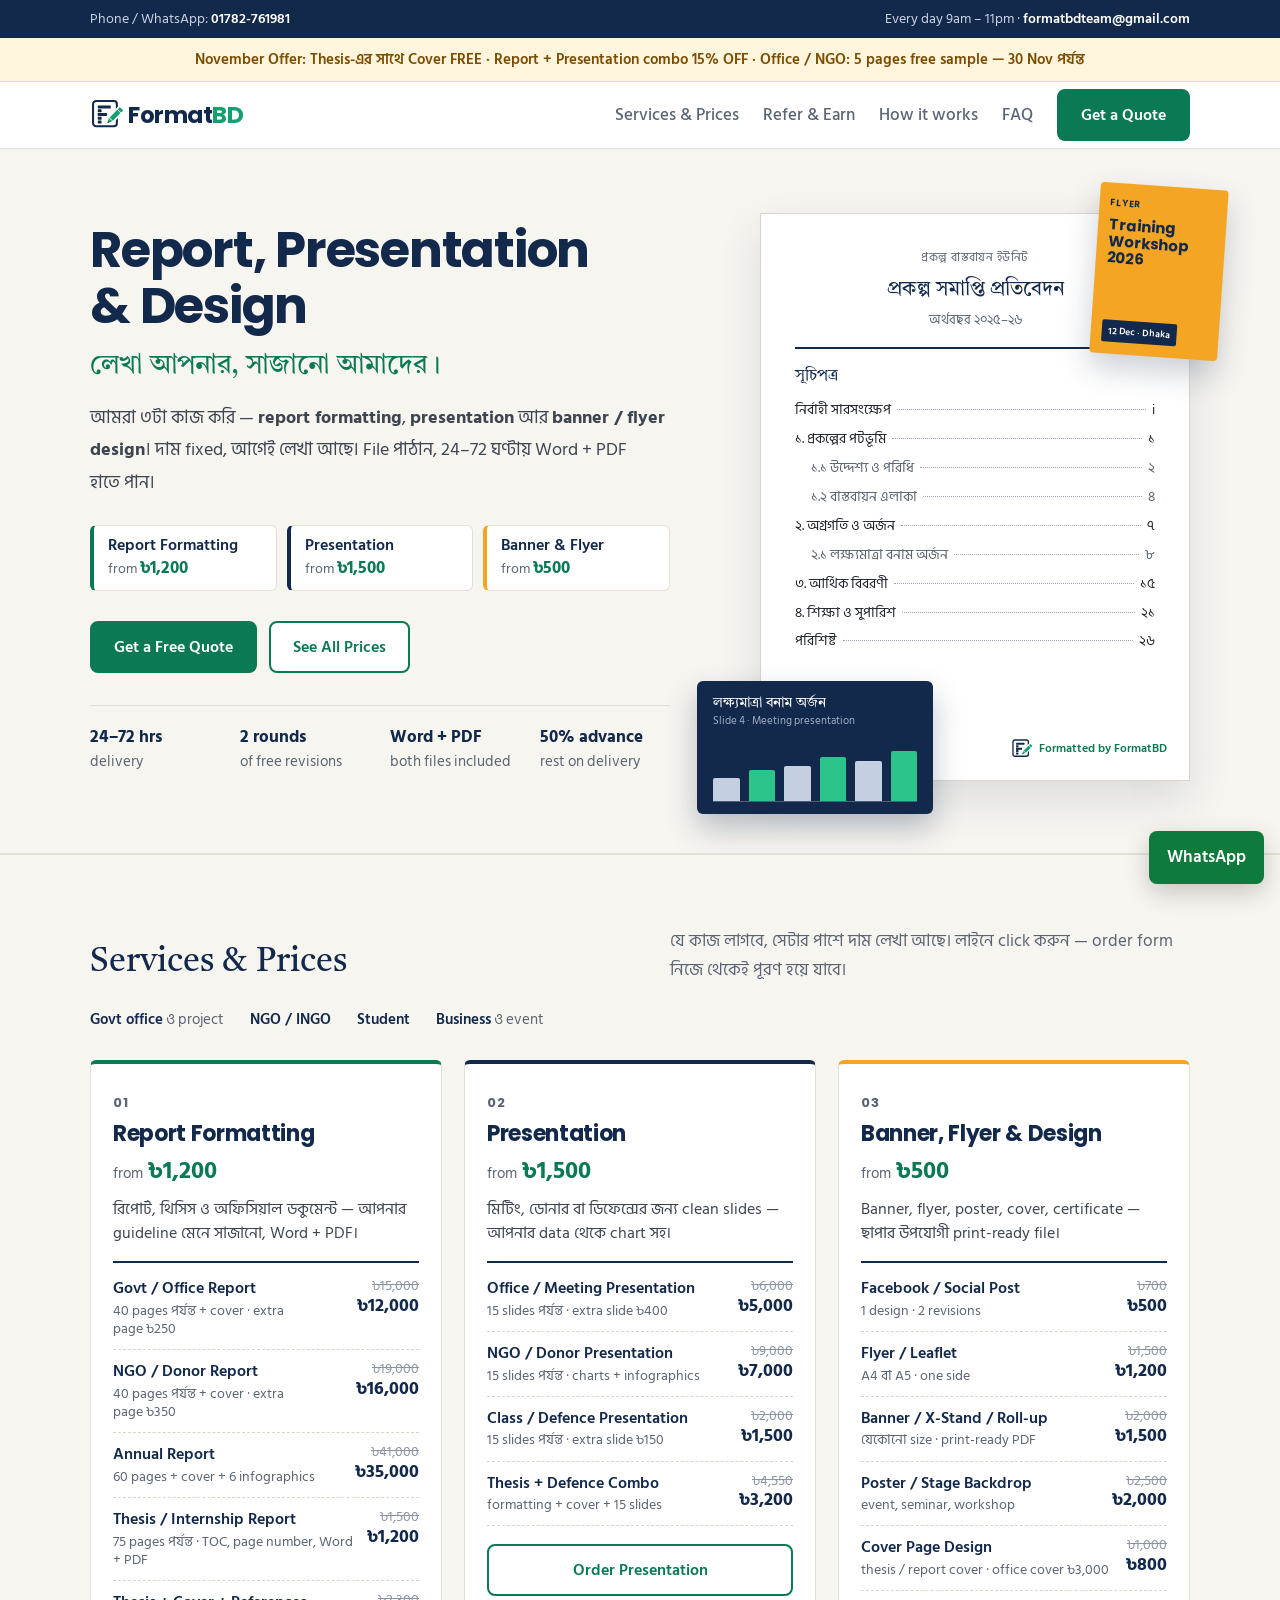
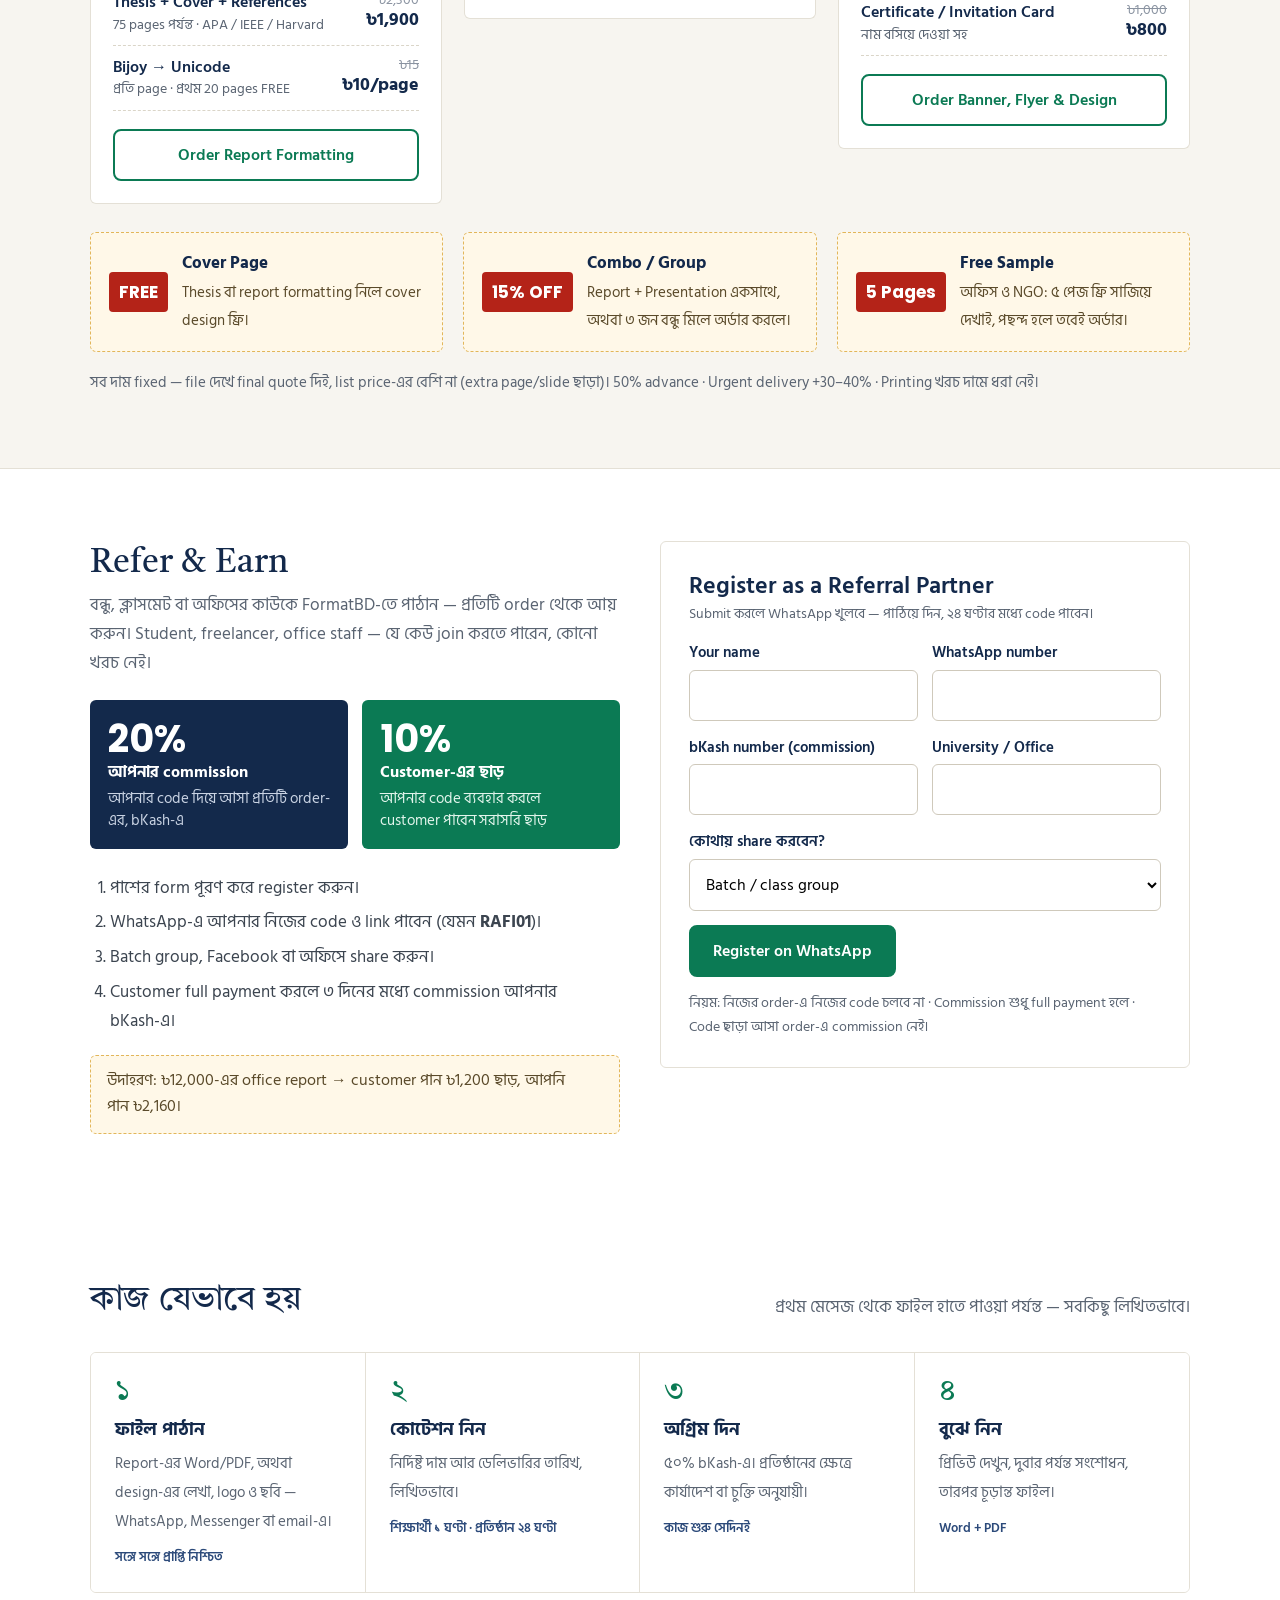
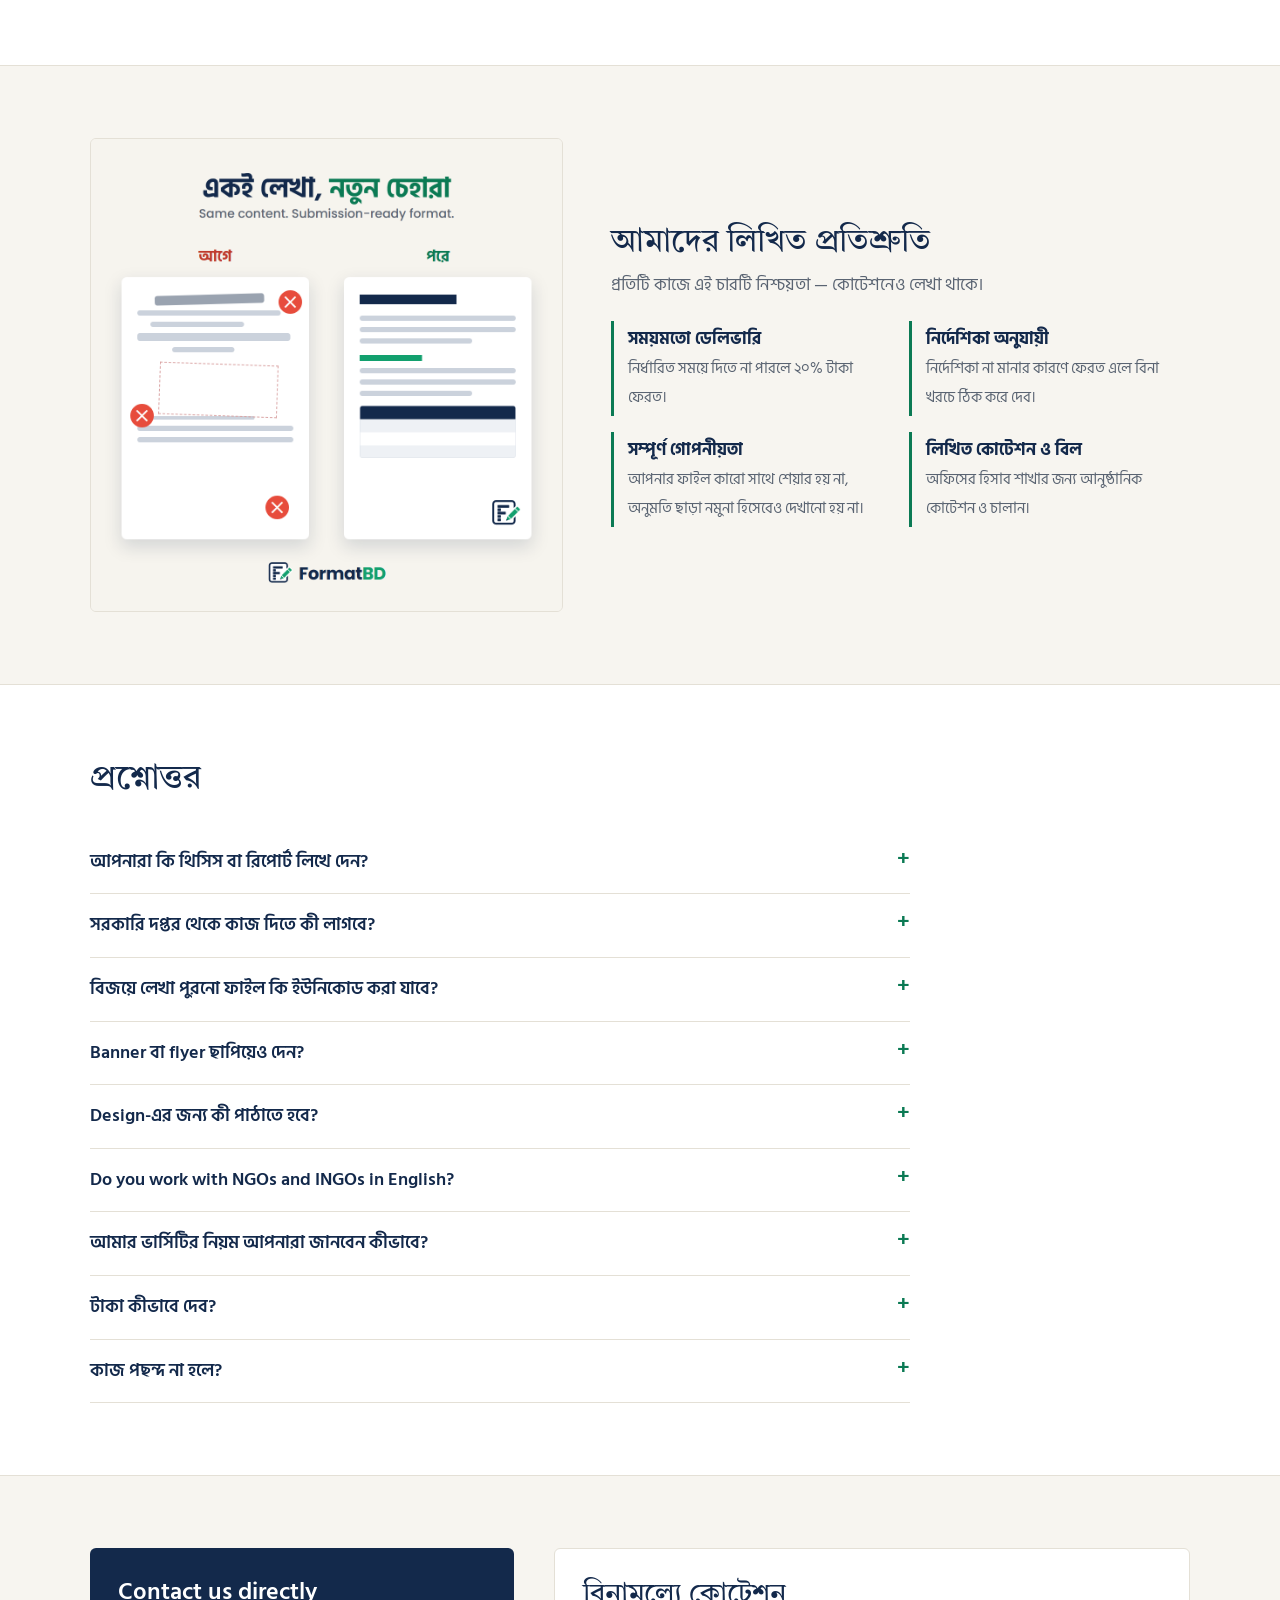
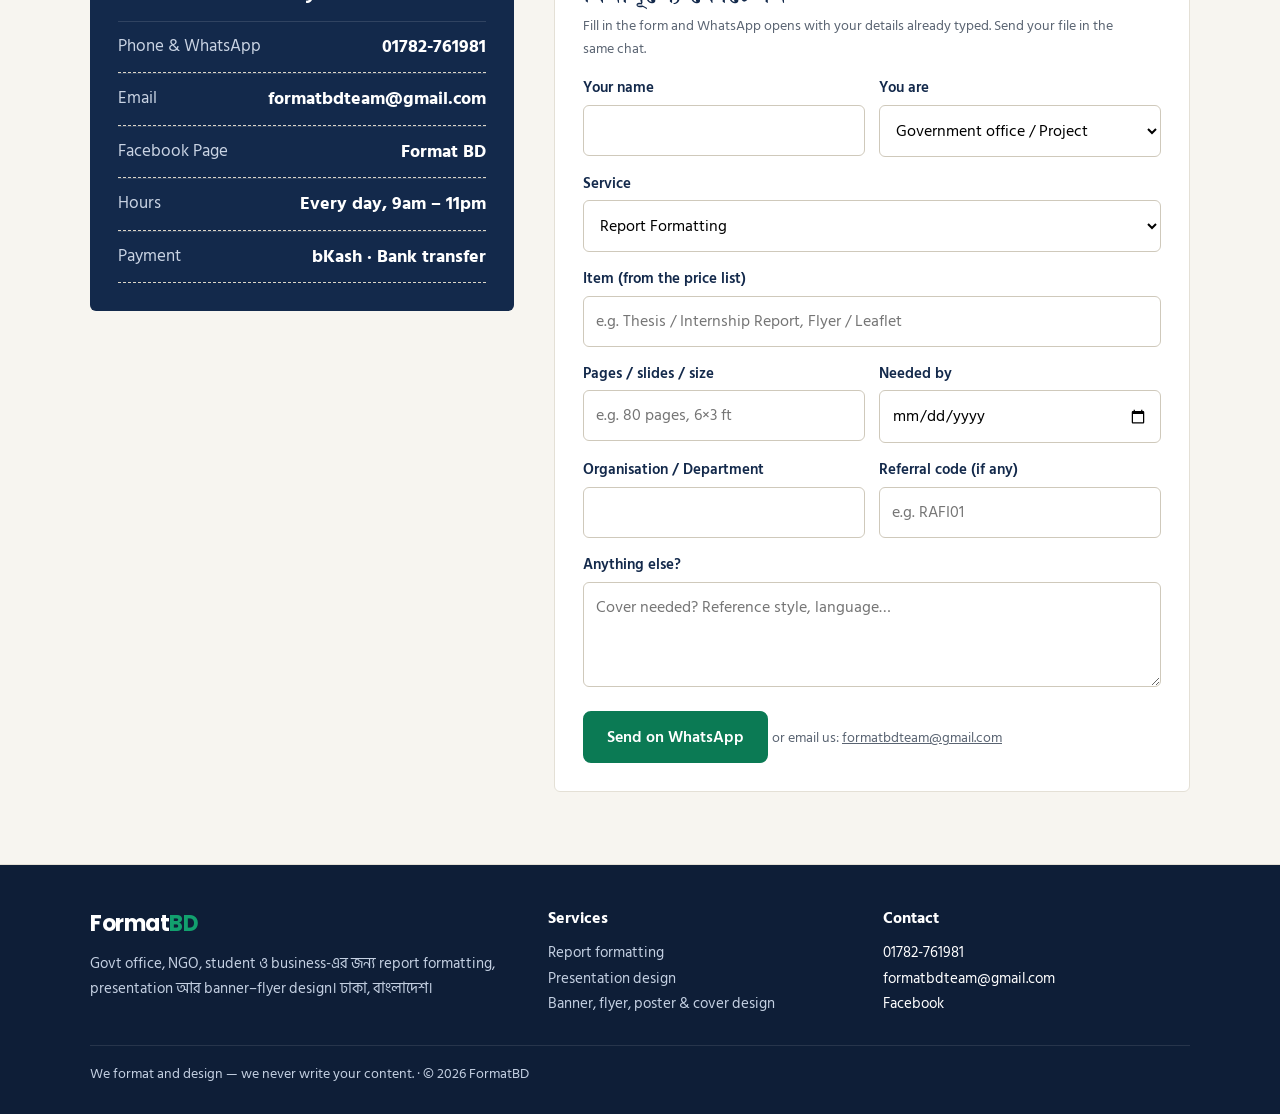
==== index.html @ 53da4561 "Update site" ====
<!doctype html>
<html lang="en">
<head>
<meta charset="utf-8">
<meta name="viewport" content="width=device-width, initial-scale=1">
<title>FormatBD — Report Formatting, Presentation &amp; Banner/Flyer Design</title>
<meta name="description" content="Report formatting, presentation design and banner, flyer, poster design in Bangladesh. Fixed prices: report from ৳1,200, presentation from ৳1,500, design from ৳500. For govt offices, NGOs, students and businesses.">
<meta property="og:title" content="FormatBD — Report, Presentation &amp; Design">
<meta property="og:description" content="Report formatting from ৳1,200 · Presentation from ৳1,500 · Banner &amp; flyer design from ৳500">
<meta property="og:image" content="assets/fb-cover.png">
<link rel="icon" href="assets/favicon.png">
<link rel="preconnect" href="https://fonts.googleapis.com"><link rel="preconnect" href="https://fonts.gstatic.com" crossorigin>
<link href="https://fonts.googleapis.com/css2?family=Hind+Siliguri:wght@400;500;600;700&family=Tiro+Bangla&family=Poppins:wght@600;700&display=swap" rel="stylesheet">
<style>
  :root { --navy:#13294B; --navy2:#2C4A7A; --green:#0B7A54; --green2:#12A06E; --amber:#F5A524; --paper:#F7F5F0; --ink:#1E2329; --muted:#5A6472; --line:#E4E0D6; --red:#B42318; }
  * { box-sizing:border-box; margin:0; padding:0; }
  html { scroll-behavior:smooth; }
  body { font-family:'Hind Siliguri',sans-serif; color:var(--ink); background:#fff; line-height:1.7; font-size:17px; }
  a { color:inherit; }
  .wrap { max-width:1140px; margin:0 auto; padding:0 20px; }
  h1, h2 { font-family:'Tiro Bangla','Hind Siliguri',serif; font-weight:400; color:var(--navy); line-height:1.3; text-wrap:balance; }
  h3 { font-family:'Hind Siliguri',sans-serif; font-weight:600; color:var(--navy); line-height:1.35; }
  p, li { text-wrap:pretty; }
  ::selection { background:#CDEBDD; color:var(--navy); }
  .wm { font-family:'Poppins',sans-serif; font-weight:700; letter-spacing:-.02em; } .wm b { color:var(--green2); }

  .util { background:var(--navy); color:#C9D3E3; font-size:14px; }
  .util .wrap { display:flex; justify-content:space-between; gap:16px; padding-top:7px; padding-bottom:7px; flex-wrap:wrap; }
  .util a { text-decoration:none; color:#fff; font-weight:600; }
  .offer-bar { background:#FFF4DC; color:#7A4D00; text-align:center; font-weight:600; font-size:15px; padding:9px 16px; border-bottom:1px solid #F3DDAA; }
  header { position:sticky; top:0; z-index:10; background:#fff; border-bottom:1px solid var(--line); }
  header .wrap { display:flex; align-items:center; justify-content:space-between; height:66px; }
  .logo { display:flex; align-items:center; gap:4px; text-decoration:none; font-size:23px; color:var(--navy); }
  .logo img { width:34px; height:34px; }
  nav a { text-decoration:none; margin-left:24px; font-weight:500; color:var(--muted); }
  nav a:hover { color:var(--navy); }
  .btn { display:inline-block; background:var(--green); color:#fff; text-decoration:none; padding:11px 22px; border-radius:8px; border:2px solid var(--green); cursor:pointer; font:600 16px 'Hind Siliguri',sans-serif; text-align:center; }
  .btn:hover { background:#096544; }
  .btn.line { background:#fff; color:var(--green); }
  .btn.line:hover { background:#F0F8F4; }
  nav .btn, nav .btn:hover { margin-left:24px; color:#fff; }

  .hero { background:var(--paper); border-bottom:1px solid var(--line); padding:64px 0 72px; overflow:hidden; }
  .hero .wrap { display:grid; grid-template-columns:1.15fr .85fr; gap:56px; align-items:center; }
  .hero-copy { max-width:580px; }
  .hero h1 { font-family:'Poppins',sans-serif; font-weight:700; letter-spacing:-.025em; font-size:clamp(34px, 4.2vw, 50px); line-height:1.12; margin:0 0 14px; }
  .hero .tag { font-family:'Tiro Bangla',serif; font-size:27px; line-height:1.4; color:var(--green); margin-bottom:16px; }
  .hero .lead { font-size:18px; line-height:1.8; color:#3C4550; }
  .hero .cta { display:flex; gap:12px; flex-wrap:wrap; margin:30px 0 32px; }
  .chips { display:grid; grid-template-columns:repeat(3,1fr); gap:10px; margin:26px 0 0; }
  .chip { display:block; text-decoration:none; background:#fff; border:1px solid var(--line); border-left:4px solid var(--green); border-radius:6px; padding:10px 14px; line-height:1.35; }
  .chip:nth-child(2) { border-left-color:var(--navy); } .chip:nth-child(3) { border-left-color:var(--amber); }
  .chip span { display:block; font-weight:600; color:var(--navy); font-size:15.5px; }
  .chip small { color:var(--muted); font-size:14px; } .chip small b { color:var(--green); font-size:17px; }
  .chip:hover { border-color:var(--green2); }
  .facts { display:grid; grid-template-columns:repeat(4, 1fr); gap:12px 20px; font-size:14.5px; line-height:1.4; color:var(--muted); border-top:1px solid var(--line); padding-top:20px; }
  .facts b { display:block; color:var(--navy); font-size:17px; margin-bottom:2px; }

  .sheet { background:#fff; border:1px solid #DAD5C8; box-shadow:0 18px 40px rgba(19,41,75,.12); padding:34px 34px 30px; position:relative; aspect-ratio:1/1.32; max-width:430px; justify-self:end; width:100%; }
  .sheet .org { font-size:12px; color:var(--muted); text-align:center; letter-spacing:.04em; }
  .sheet .t { font-family:'Tiro Bangla',serif; text-align:center; color:var(--navy); font-size:20px; margin:4px 0 2px; }
  .sheet .y { text-align:center; font-size:13px; color:var(--muted); margin-bottom:16px; }
  .sheet .rule { height:2px; background:var(--navy); margin:0 0 14px; }
  .sheet .toc-h { font-family:'Tiro Bangla',serif; font-size:16px; color:var(--navy); margin-bottom:6px; }
  .toc { list-style:none; font-size:13.5px; }
  .toc li { display:flex; align-items:baseline; gap:6px; padding:3px 0; }
  .toc li span:nth-child(2) { flex:1; border-bottom:1px dotted #9AA3AF; transform:translateY(-4px); }
  .toc li.sub { padding-left:16px; color:var(--muted); }
  .sheet .stamp { position:absolute; right:22px; bottom:20px; display:flex; align-items:center; gap:6px; font-size:12px; color:var(--green); font-weight:600; }
  .sheet .stamp img { width:22px; height:22px; }
  .slide { position:absolute; left:-64px; bottom:-34px; width:236px; aspect-ratio:16/9; background:var(--navy); border-radius:6px; padding:14px 16px 12px; box-shadow:0 14px 30px rgba(19,41,75,.28); display:flex; flex-direction:column; }
  .slide .st { font-family:'Tiro Bangla',serif; color:#fff; font-size:14px; line-height:1.2; }
  .slide .ss { color:#9FB0C8; font-size:10.5px; margin-bottom:auto; }
  .slide .bars { display:flex; align-items:flex-end; gap:9px; height:48%; border-bottom:1px solid rgba(255,255,255,.25); }
  .slide .bars i { flex:1; background:#2BC48A; border-radius:2px 2px 0 0; }
  .slide .bars i:nth-child(odd) { background:#C4D0E2; }
  .flyer { position:absolute; right:-34px; top:-28px; width:128px; aspect-ratio:3/4; background:var(--amber); border-radius:4px; padding:12px 11px; box-shadow:0 14px 30px rgba(19,41,75,.22); transform:rotate(4deg); display:flex; flex-direction:column; color:var(--navy); }
  .flyer .fk { font-size:9.5px; font-weight:700; letter-spacing:.08em; }
  .flyer .ft { font-family:'Poppins',sans-serif; font-weight:700; font-size:15px; line-height:1.1; margin:6px 0 auto; }
  .flyer .fd { background:var(--navy); color:#fff; font-size:9.5px; font-weight:600; padding:3px 6px; border-radius:2px; align-self:flex-start; }

  section { padding:72px 0; }
  .sh { display:flex; justify-content:space-between; align-items:flex-end; gap:20px; flex-wrap:wrap; margin-bottom:30px; }
  .sh h2 { font-size:34px; }
  .sh p { color:var(--muted); max-width:520px; }
  .alt { background:var(--paper); border-top:1px solid var(--line); border-bottom:1px solid var(--line); }

  .who { display:flex; flex-wrap:wrap; gap:8px 26px; color:var(--muted); font-size:15px; margin:-8px 0 28px; }
  .who b { color:var(--navy); font-weight:600; }
  .menu { display:grid; grid-template-columns:repeat(3,1fr); gap:22px; align-items:start; }
  .col { background:#fff; border:1px solid var(--line); border-top:4px solid var(--green); border-radius:6px; padding:24px 22px 22px; display:flex; flex-direction:column; }
  .col:nth-child(2) { border-top-color:var(--navy); } .col:nth-child(3) { border-top-color:var(--amber); }
  .col-h { padding-bottom:14px; border-bottom:2px solid var(--navy); margin-bottom:4px; }
  .num { font-family:'Poppins',sans-serif; font-weight:700; font-size:13px; color:var(--muted); letter-spacing:.06em; }
  .col h3 { font-family:'Poppins',sans-serif; font-weight:700; font-size:22px; letter-spacing:-.015em; margin:2px 0 2px; }
  .from { color:var(--muted); font-size:15px; } .from b { color:var(--green); font-size:24px; font-weight:700; margin-left:2px; }
  .col-h p { color:#3C4550; font-size:15.5px; line-height:1.6; margin-top:6px; }
  .rows { list-style:none; margin-bottom:18px; }
  .row { display:flex; justify-content:space-between; align-items:flex-start; gap:12px; text-decoration:none; padding:11px 0; border-bottom:1px dashed #DAD5C8; }
  .row:hover .nm { color:var(--green); }
  .nm { font-weight:600; color:var(--navy); font-size:16px; line-height:1.35; }
  .nm small { display:block; font-weight:400; color:var(--muted); font-size:13.5px; margin-top:2px; }
  .pr { text-align:right; white-space:nowrap; line-height:1.25; }
  .pr s { display:block; color:#8A93A1; font-size:13.5px; }
  .pr b { color:var(--navy); font-size:18px; }
  .col .btn { margin-top:auto; }
  .deals { display:grid; grid-template-columns:repeat(3,1fr); gap:20px; margin-top:28px; }
  .deal { display:flex; gap:14px; align-items:center; background:#FFF8E8; border:1px dashed #E2B65A; border-radius:6px; padding:16px 18px; }
  .deal > b { font-family:'Poppins',sans-serif; font-weight:700; color:#fff; background:var(--red); border-radius:4px; padding:6px 10px; font-size:17px; white-space:nowrap; }
  .deal strong { display:block; color:var(--navy); font-size:17px; }
  .deal span { color:#5A4A2A; font-size:14.5px; line-height:1.5; }
  .menu-note { margin-top:18px; color:var(--muted); font-size:15px; }

  .earn { display:grid; grid-template-columns:1fr 1fr; gap:40px; align-items:start; }
  .earn-big { display:grid; grid-template-columns:1fr 1fr; gap:14px; margin:22px 0; }
  .earn-big div { background:var(--navy); color:#C9D3E3; border-radius:6px; padding:18px 18px 16px; font-size:15px; line-height:1.5; }
  .earn-big div:last-child { background:var(--green); color:#E2F5EC; }
  .earn-big b { display:block; font-family:'Poppins',sans-serif; font-size:38px; color:#fff; line-height:1.1; }
  .earn-big strong { display:block; color:#fff; font-size:16px; margin-bottom:4px; }
  .earn ol { padding-left:20px; color:#3C4550; } .earn ol li { padding:3px 0; }
  .earn .ex { margin-top:16px; background:#FFF8E8; border:1px dashed #E2B65A; border-radius:6px; padding:12px 16px; font-size:15.5px; color:#5A4A2A; }
  .steps { display:grid; grid-template-columns:repeat(4,1fr); border:1px solid var(--line); border-radius:6px; overflow:hidden; }
  .step { padding:24px; border-right:1px solid var(--line); background:#fff; }
  .step:last-child { border-right:0; }
  .step .n { font-family:'Tiro Bangla',serif; font-size:30px; color:var(--green); line-height:1; }
  .step b { display:block; color:var(--navy); font-size:18px; margin:8px 0 4px; }
  .step span { color:var(--muted); font-size:15px; }
  .step i { display:block; font-style:normal; font-size:13px; font-weight:600; color:var(--navy2); margin-top:10px; }

  .ba { display:grid; grid-template-columns:.9fr 1.1fr; gap:48px; align-items:center; }
  .ba img { width:100%; border:1px solid var(--line); border-radius:6px; }
  .promises { display:grid; grid-template-columns:1fr 1fr; gap:16px; margin-top:22px; }
  .promise { border-left:3px solid var(--green); padding:4px 0 4px 14px; }
  .promise b { display:block; color:var(--navy); }
  .promise span { color:var(--muted); font-size:15px; }

  .faq { max-width:820px; }
  details { border-bottom:1px solid var(--line); padding:16px 0; }
  summary { cursor:pointer; font-weight:600; color:var(--navy); font-size:18px; list-style:none; display:flex; justify-content:space-between; gap:12px; }
  summary::-webkit-details-marker { display:none; }
  summary::after { content:"+"; color:var(--green); font-size:22px; line-height:1; }
  details[open] summary::after { content:"–"; }
  details p { margin-top:8px; color:#3C4550; }

  .order { display:grid; grid-template-columns:.8fr 1.2fr; gap:40px; align-items:start; }
  .contact-card { background:var(--navy); color:#C9D3E3; border-radius:6px; padding:28px; }
  .contact-card h3 { color:#fff; font-size:24px; margin-bottom:12px; }
  .contact-card .row { padding:10px 0; border-top:1px solid rgba(255,255,255,.12); }
  .contact-card .row b { display:block; color:#fff; font-size:18px; }
  .contact-card .row a { color:#fff; text-decoration:none; }
  form { display:grid; grid-template-columns:1fr 1fr; gap:14px; background:#fff; border:1px solid var(--line); border-radius:6px; padding:28px; }
  label { font-size:15px; font-weight:600; display:block; margin-bottom:4px; color:var(--navy); }
  input, select, textarea { width:100%; padding:11px 12px; border:1px solid #CFC9BB; border-radius:6px; font:inherit; font-size:16px; background:#fff; }
  input:focus, select:focus, textarea:focus { outline:2px solid var(--green2); border-color:var(--green2); }
  .full { grid-column:1/-1; }
  .small { font-size:14px; color:var(--muted); }

  footer { background:#0E1E37; color:#C4D0E2; padding:40px 0 28px; font-size:15px; }
  footer .wrap { display:grid; grid-template-columns:1.4fr 1fr 1fr; gap:28px; }
  footer h4 { color:#fff; font-size:16px; margin-bottom:8px; }
  footer a { color:#fff; text-decoration:none; }
  footer .en { grid-column:1/-1; border-top:1px solid rgba(255,255,255,.1); padding-top:16px; font-size:14px; }
  .float { position:fixed; right:16px; bottom:16px; background:#0E7A3C; color:#fff; border-radius:8px; padding:12px 18px; font-weight:600; text-decoration:none; box-shadow:0 8px 24px rgba(0,0,0,.2); z-index:20; }

  @media (max-width:900px) {
    .hero .wrap, .ba, .order, .earn { grid-template-columns:1fr; }
    .sheet { justify-self:center; margin-bottom:30px; }
    .slide { left:-10px; width:200px; }
    .flyer { right:-6px; width:110px; }
    .menu, .deals { grid-template-columns:1fr; }
    .steps { grid-template-columns:1fr 1fr; } .step:nth-child(2) { border-right:0; } .step:nth-child(-n+2) { border-bottom:1px solid var(--line); }
    nav a:not(.btn) { display:none; }
    .facts { grid-template-columns:repeat(2, auto); }
    footer .wrap { grid-template-columns:1fr; }
  }
  @media (max-width:560px) {
    body { font-size:16px; }
    .hero { padding:40px 0 48px; } .hero .tag { font-size:22px; } .facts { gap:14px 16px; }
    section { padding:52px 0; } .sh h2 { font-size:28px; }
    .steps, form, .promises { grid-template-columns:1fr; } .step { border-right:0; border-bottom:1px solid var(--line); }
    .util .hours { display:none; }
    nav .btn { padding:8px 14px; }
    .chips { grid-template-columns:1fr; }
    .sheet { padding:24px 20px; }
  }
</style>
</head>
<body>
<div class="util"><div class="wrap">
  <span>Phone / WhatsApp: <a class="js-tel" href="#">01782-761981</a></span>
  <span class="hours">Every day 9am – 11pm · <a class="js-mail" href="#">formatbdteam@gmail.com</a></span>
</div></div>
<div class="offer-bar">November Offer: Thesis-এর সাথে Cover FREE · Report + Presentation combo 15% OFF · Office / NGO: 5 pages free sample — 30 Nov পর্যন্ত</div>
<header><div class="wrap">
  <a class="logo" href="#"><img src="assets/logo-icon.svg" alt=""><span class="wm">Format<b>BD</b></span></a>
  <nav><a href="#services">Services &amp; Prices</a><a href="#earn">Refer &amp; Earn</a><a href="#process">How it works</a><a href="#faq">FAQ</a><a class="btn" href="#order">Get a Quote</a></nav>
</div></header>

<div class="hero"><div class="wrap">
  <div class="hero-copy">
    <h1>Report, Presentation &amp; Design</h1>
    <p class="tag">লেখা আপনার, সাজানো আমাদের।</p>
    <p class="lead">আমরা ৩টা কাজ করি — <b>report formatting</b>, <b>presentation</b> আর <b>banner / flyer design</b>। দাম fixed, আগেই লেখা আছে। File পাঠান, 24–72 ঘণ্টায় Word + PDF হাতে পান।</p>
    <div class="chips">
      <a class="chip" href="#svc-report"><span>Report Formatting</span><small>from <b>৳1,200</b></small></a>
      <a class="chip" href="#svc-slides"><span>Presentation</span><small>from <b>৳1,500</b></small></a>
      <a class="chip" href="#svc-design"><span>Banner &amp; Flyer</span><small>from <b>৳500</b></small></a>
    </div>
    <div class="cta"><a class="btn" href="#order">Get a Free Quote</a><a class="btn line" href="#services">See All Prices</a></div>
    <div class="facts">
      <div><b>24–72 hrs</b>delivery</div>
      <div><b>2 rounds</b>of free revisions</div>
      <div><b>Word + PDF</b>both files included</div>
      <div><b>50% advance</b>rest on delivery</div>
    </div>
  </div>
  <div class="sheet" aria-label="Sample formatted report page">
    <div class="org">প্রকল্প বাস্তবায়ন ইউনিট</div>
    <div class="t">প্রকল্প সমাপ্তি প্রতিবেদন</div>
    <div class="y">অর্থবছর ২০২৫–২৬</div>
    <div class="rule"></div>
    <div class="toc-h">সূচিপত্র</div>
    <ul class="toc">
      <li><span>নির্বাহী সারসংক্ষেপ</span><span></span><span>i</span></li>
      <li><span>১. প্রকল্পের পটভূমি</span><span></span><span>১</span></li>
      <li class="sub"><span>১.১ উদ্দেশ্য ও পরিধি</span><span></span><span>২</span></li>
      <li class="sub"><span>১.২ বাস্তবায়ন এলাকা</span><span></span><span>৪</span></li>
      <li><span>২. অগ্রগতি ও অর্জন</span><span></span><span>৭</span></li>
      <li class="sub"><span>২.১ লক্ষ্যমাত্রা বনাম অর্জন</span><span></span><span>৮</span></li>
      <li><span>৩. আর্থিক বিবরণী</span><span></span><span>১৫</span></li>
      <li><span>৪. শিক্ষা ও সুপারিশ</span><span></span><span>২১</span></li>
      <li><span>পরিশিষ্ট</span><span></span><span>২৬</span></li>
    </ul>
    <div class="stamp"><img src="assets/logo-icon.svg" alt="">Formatted by FormatBD</div>
    <div class="flyer" aria-hidden="true"><div class="fk">FLYER</div><div class="ft">Training Workshop 2026</div><div class="fd">12 Dec · Dhaka</div></div>
    <div class="slide" aria-hidden="true"><div class="st">লক্ষ্যমাত্রা বনাম অর্জন</div><div class="ss">Slide 4 · Meeting presentation</div><div class="bars"><i style="height:45%"></i><i style="height:62%"></i><i style="height:70%"></i><i style="height:88%"></i><i style="height:80%"></i><i style="height:100%"></i></div></div>
  </div>
</div></div>

<section id="services" class="alt"><div class="wrap">
  <div class="sh"><h2>Services &amp; Prices</h2><p>যে কাজ লাগবে, সেটার পাশে দাম লেখা আছে। লাইনে click করুন — order form নিজে থেকেই পূরণ হয়ে যাবে।</p></div>
  <div class="who"><span><b>Govt office</b> ও project</span><span><b>NGO / INGO</b></span><span><b>Student</b></span><span><b>Business</b> ও event</span></div>
<!--PRICING-->
<div class="menu">
<div class="col" id="svc-report"><div class="col-h"><span class="num">01</span><h3>Report Formatting</h3><div class="from">from <b>৳1,200</b></div><p>রিপোর্ট, থিসিস ও অফিসিয়াল ডকুমেন্ট — আপনার guideline মেনে সাজানো, Word + PDF।</p></div><ul class="rows">
<li><a class="row js-pkg" href="#order" data-svc="0" data-who="0" data-pkg="Govt / Office Report (৳12,000)"><span class="nm">Govt / Office Report<small>40 pages পর্যন্ত + cover · extra page ৳250</small></span><span class="pr"><s>৳15,000</s><b>৳12,000</b></span></a></li>
<li><a class="row js-pkg" href="#order" data-svc="0" data-who="1" data-pkg="NGO / Donor Report (৳16,000)"><span class="nm">NGO / Donor Report<small>40 pages পর্যন্ত + cover · extra page ৳350</small></span><span class="pr"><s>৳19,000</s><b>৳16,000</b></span></a></li>
<li><a class="row js-pkg" href="#order" data-svc="0" data-who="1" data-pkg="Annual Report (৳35,000)"><span class="nm">Annual Report<small>60 pages + cover + 6 infographics</small></span><span class="pr"><s>৳41,000</s><b>৳35,000</b></span></a></li>
<li><a class="row js-pkg" href="#order" data-svc="0" data-who="2" data-pkg="Thesis / Internship Report (৳1,200)"><span class="nm">Thesis / Internship Report<small>75 pages পর্যন্ত · TOC, page number, Word + PDF</small></span><span class="pr"><s>৳1,500</s><b>৳1,200</b></span></a></li>
<li><a class="row js-pkg" href="#order" data-svc="0" data-who="2" data-pkg="Thesis + Cover + References (৳1,900)"><span class="nm">Thesis + Cover + References<small>75 pages পর্যন্ত · APA / IEEE / Harvard</small></span><span class="pr"><s>৳2,300</s><b>৳1,900</b></span></a></li>
<li><a class="row js-pkg" href="#order" data-svc="0" data-who="0" data-pkg="Bijoy → Unicode (৳10/page)"><span class="nm">Bijoy → Unicode<small>প্রতি page · প্রথম 20 pages FREE</small></span><span class="pr"><s>৳15</s><b>৳10/page</b></span></a></li>
</ul><a class="btn line js-pkg" href="#order" data-svc="0" data-pkg="Report Formatting">Order Report Formatting</a></div>
<div class="col" id="svc-slides"><div class="col-h"><span class="num">02</span><h3>Presentation</h3><div class="from">from <b>৳1,500</b></div><p>মিটিং, ডোনার বা ডিফেন্সের জন্য clean slides — আপনার data থেকে chart সহ।</p></div><ul class="rows">
<li><a class="row js-pkg" href="#order" data-svc="1" data-who="0" data-pkg="Office / Meeting Presentation (৳5,000)"><span class="nm">Office / Meeting Presentation<small>15 slides পর্যন্ত · extra slide ৳400</small></span><span class="pr"><s>৳6,000</s><b>৳5,000</b></span></a></li>
<li><a class="row js-pkg" href="#order" data-svc="1" data-who="1" data-pkg="NGO / Donor Presentation (৳7,000)"><span class="nm">NGO / Donor Presentation<small>15 slides পর্যন্ত · charts + infographics</small></span><span class="pr"><s>৳9,000</s><b>৳7,000</b></span></a></li>
<li><a class="row js-pkg" href="#order" data-svc="1" data-who="2" data-pkg="Class / Defence Presentation (৳1,500)"><span class="nm">Class / Defence Presentation<small>15 slides পর্যন্ত · extra slide ৳150</small></span><span class="pr"><s>৳2,000</s><b>৳1,500</b></span></a></li>
<li><a class="row js-pkg" href="#order" data-svc="1" data-who="2" data-pkg="Thesis + Defence Combo (৳3,200)"><span class="nm">Thesis + Defence Combo<small>formatting + cover + 15 slides</small></span><span class="pr"><s>৳4,550</s><b>৳3,200</b></span></a></li>
</ul><a class="btn line js-pkg" href="#order" data-svc="1" data-pkg="Presentation">Order Presentation</a></div>
<div class="col" id="svc-design"><div class="col-h"><span class="num">03</span><h3>Banner, Flyer &amp; Design</h3><div class="from">from <b>৳500</b></div><p>Banner, flyer, poster, cover, certificate — ছাপার উপযোগী print-ready file।</p></div><ul class="rows">
<li><a class="row js-pkg" href="#order" data-svc="2" data-pkg="Facebook / Social Post (৳500)"><span class="nm">Facebook / Social Post<small>1 design · 2 revisions</small></span><span class="pr"><s>৳700</s><b>৳500</b></span></a></li>
<li><a class="row js-pkg" href="#order" data-svc="2" data-pkg="Flyer / Leaflet (৳1,200)"><span class="nm">Flyer / Leaflet<small>A4 বা A5 · one side</small></span><span class="pr"><s>৳1,500</s><b>৳1,200</b></span></a></li>
<li><a class="row js-pkg" href="#order" data-svc="2" data-pkg="Banner / X-Stand / Roll-up (৳1,500)"><span class="nm">Banner / X-Stand / Roll-up<small>যেকোনো size · print-ready PDF</small></span><span class="pr"><s>৳2,000</s><b>৳1,500</b></span></a></li>
<li><a class="row js-pkg" href="#order" data-svc="2" data-pkg="Poster / Stage Backdrop (৳2,000)"><span class="nm">Poster / Stage Backdrop<small>event, seminar, workshop</small></span><span class="pr"><s>৳2,500</s><b>৳2,000</b></span></a></li>
<li><a class="row js-pkg" href="#order" data-svc="2" data-pkg="Cover Page Design (৳800)"><span class="nm">Cover Page Design<small>thesis / report cover · office cover ৳3,000</small></span><span class="pr"><s>৳1,000</s><b>৳800</b></span></a></li>
<li><a class="row js-pkg" href="#order" data-svc="2" data-pkg="Certificate / Invitation Card (৳800)"><span class="nm">Certificate / Invitation Card<small>নাম বসিয়ে দেওয়া সহ</small></span><span class="pr"><s>৳1,000</s><b>৳800</b></span></a></li>
</ul><a class="btn line js-pkg" href="#order" data-svc="2" data-pkg="Banner, Flyer &amp; Design">Order Banner, Flyer &amp; Design</a></div>
</div>
<div class="deals"><div class="deal"><b>FREE</b><div><strong>Cover Page</strong><span>Thesis বা report formatting নিলে cover design ফ্রি।</span></div></div><div class="deal"><b>15% OFF</b><div><strong>Combo / Group</strong><span>Report + Presentation একসাথে, অথবা ৩ জন বন্ধু মিলে অর্ডার করলে।</span></div></div><div class="deal"><b>5 Pages</b><div><strong>Free Sample</strong><span>অফিস ও NGO: ৫ পেজ ফ্রি সাজিয়ে দেখাই, পছন্দ হলে তবেই অর্ডার।</span></div></div></div>
<p class="menu-note">সব দাম fixed — file দেখে final quote দিই, list price-এর বেশি না (extra page/slide ছাড়া)। 50% advance · Urgent delivery +30–40% · Printing খরচ দামে ধরা নেই।</p>
<!--/PRICING-->
</div></section>

<section id="earn"><div class="wrap earn">
  <div>
    <h2 style="font-size:34px">Refer &amp; Earn</h2>
    <p style="color:var(--muted);margin-top:6px">বন্ধু, ক্লাসমেট বা অফিসের কাউকে FormatBD-তে পাঠান — প্রতিটি order থেকে আয় করুন। Student, freelancer, office staff — যে কেউ join করতে পারেন, কোনো খরচ নেই।</p>
    <div class="earn-big">
      <div><b class="r-comm">20%</b><strong>আপনার commission</strong>আপনার code দিয়ে আসা প্রতিটি order-এর, bKash-এ</div>
      <div><b class="r-cust">10%</b><strong>Customer-এর ছাড়</strong>আপনার code ব্যবহার করলে customer পাবেন সরাসরি ছাড়</div>
    </div>
    <ol>
      <li>পাশের form পূরণ করে register করুন।</li>
      <li>WhatsApp-এ আপনার নিজের code ও link পাবেন (যেমন <b>RAFI01</b>)।</li>
      <li>Batch group, Facebook বা অফিসে share করুন।</li>
      <li>Customer full payment করলে <span class="r-days">৩</span> দিনের মধ্যে commission আপনার bKash-এ।</li>
    </ol>
    <p class="ex r-ex">উদাহরণ: ৳12,000-এর office report → customer পান ৳1,200 ছাড়, আপনি পান ৳2,160।</p>
  </div>
  <form id="af">
    <div class="full"><h3 style="font-size:24px">Register as a Referral Partner</h3><p class="small">Submit করলে WhatsApp খুলবে — পাঠিয়ে দিন, ২৪ ঘণ্টার মধ্যে code পাবেন।</p></div>
    <div><label for="a-name">Your name</label><input id="a-name" name="name" required></div>
    <div><label for="a-phone">WhatsApp number</label><input id="a-phone" name="phone" inputmode="tel" required></div>
    <div><label for="a-bkash">bKash number (commission)</label><input id="a-bkash" name="bkash" inputmode="tel" required></div>
    <div><label for="a-org">University / Office</label><input id="a-org" name="org"></div>
    <div class="full"><label for="a-where">কোথায় share করবেন?</label><select id="a-where" name="where"><option>Batch / class group</option><option>Facebook group or page</option><option>Office / colleagues</option><option>Other</option></select></div>
    <div class="full"><button class="btn" type="submit">Register on WhatsApp</button></div>
    <p class="full small">নিয়ম: নিজের order-এ নিজের code চলবে না · Commission শুধু full payment হলে · Code ছাড়া আসা order-এ commission নেই।</p>
  </form>
</div></section>

<section id="process"><div class="wrap">
  <div class="sh"><h2>কাজ যেভাবে হয়</h2><p>প্রথম মেসেজ থেকে ফাইল হাতে পাওয়া পর্যন্ত — সবকিছু লিখিতভাবে।</p></div>
  <div class="steps">
    <div class="step"><div class="n">১</div><b>ফাইল পাঠান</b><span>Report-এর Word/PDF, অথবা design-এর লেখা, logo ও ছবি — WhatsApp, Messenger বা email-এ।</span><i>সঙ্গে সঙ্গে প্রাপ্তি নিশ্চিত</i></div>
    <div class="step"><div class="n">২</div><b>কোটেশন নিন</b><span>নির্দিষ্ট দাম আর ডেলিভারির তারিখ, লিখিতভাবে।</span><i>শিক্ষার্থী ১ ঘণ্টা · প্রতিষ্ঠান ২৪ ঘণ্টা</i></div>
    <div class="step"><div class="n">৩</div><b>অগ্রিম দিন</b><span>৫০% bKash-এ। প্রতিষ্ঠানের ক্ষেত্রে কার্যাদেশ বা চুক্তি অনুযায়ী।</span><i>কাজ শুরু সেদিনই</i></div>
    <div class="step"><div class="n">৪</div><b>বুঝে নিন</b><span>প্রিভিউ দেখুন, দুবার পর্যন্ত সংশোধন, তারপর চূড়ান্ত ফাইল।</span><i>Word + PDF</i></div>
  </div>
</div></section>

<section class="alt"><div class="wrap ba">
  <img src="assets/post-before-after.png" alt="Before and after formatting — same text">
  <div>
    <h2 style="font-size:32px">আমাদের লিখিত প্রতিশ্রুতি</h2>
    <p style="color:var(--muted);margin-top:6px">প্রতিটি কাজে এই চারটি নিশ্চয়তা — কোটেশনেও লেখা থাকে।</p>
    <div class="promises">
      <div class="promise"><b>সময়মতো ডেলিভারি</b><span>নির্ধারিত সময়ে দিতে না পারলে ২০% টাকা ফেরত।</span></div>
      <div class="promise"><b>নির্দেশিকা অনুযায়ী</b><span>নির্দেশিকা না মানার কারণে ফেরত এলে বিনা খরচে ঠিক করে দেব।</span></div>
      <div class="promise"><b>সম্পূর্ণ গোপনীয়তা</b><span>আপনার ফাইল কারো সাথে শেয়ার হয় না, অনুমতি ছাড়া নমুনা হিসেবেও দেখানো হয় না।</span></div>
      <div class="promise"><b>লিখিত কোটেশন ও বিল</b><span>অফিসের হিসাব শাখার জন্য আনুষ্ঠানিক কোটেশন ও চালান।</span></div>
    </div>
  </div>
</div></section>

<section id="faq"><div class="wrap">
  <div class="sh"><h2>প্রশ্নোত্তর</h2></div>
  <div class="faq">
    <details><summary>আপনারা কি থিসিস বা রিপোর্ট লিখে দেন?</summary><p>না। আমরা শুধু ফরম্যাটিং, ডিজাইন আর রূপান্তরের কাজ করি। লেখা ও গবেষণা আপনার নিজের — তাই ভার্সিটি বা অফিসে কোনো সমস্যা হয় না।</p></details>
    <details><summary>সরকারি দপ্তর থেকে কাজ দিতে কী লাগবে?</summary><p>নথির কপি ও প্রয়োজনীয় ফরম্যাট জানালেই আমরা লিখিত কোটেশন পাঠাই। কার্যাদেশ পাওয়ার পর কাজ শুরু হয় এবং কাজ শেষে বিল দেওয়া হয়।</p></details>
    <details><summary>বিজয়ে লেখা পুরনো ফাইল কি ইউনিকোড করা যাবে?</summary><p>হ্যাঁ। SutonnyMJ / বিজয়ের লেখা ইউনিকোডে রূপান্তর করে নিকস বা সোলায়মানলিপি ফন্টে সাজিয়ে দিই, যুক্তবর্ণ ও বানান মিলিয়ে দেখি। প্রথম ২০ পৃষ্ঠা ফ্রি।</p></details>
    <details><summary>Banner বা flyer ছাপিয়েও দেন?</summary><p>আমরা design করি এবং ছাপার উপযোগী print-ready file (PDF, CMYK, সঠিক size) দিই — যেকোনো press থেকে ছাপাতে পারবেন। ছাপার খরচ আমাদের দামে ধরা নেই।</p></details>
    <details><summary>Design-এর জন্য কী পাঠাতে হবে?</summary><p>লেখা (title, তারিখ, ঠিকানা), logo আর ছবি থাকলে পাঠান, সাথে size বলুন (যেমন banner 6×3 ft)। ২৪ ঘণ্টার মধ্যে প্রথম design পাবেন, দুবার পর্যন্ত বিনা খরচে পরিবর্তন।</p></details>
    <details><summary>Do you work with NGOs and INGOs in English?</summary><p>Yes. We format donor reports, annual reports and policy briefs in English and Bangla, following your brand and donor visibility guidelines. Email us for a formal quotation within 24 hours.</p></details>
    <details><summary>আমার ভার্সিটির নিয়ম আপনারা জানবেন কীভাবে?</summary><p>ডিপার্টমেন্টের গাইডলাইন বা আগের কোনো অনুমোদিত থিসিসের কপি পাঠান — আমরা হুবহু সেই নিয়মে সাজাই।</p></details>
    <details><summary>টাকা কীভাবে দেব?</summary><p>শিক্ষার্থীরা শুরুতে ৫০% bKash-এ, বাকিটা ডেলিভারির সময়। প্রতিষ্ঠান কোটেশন ও কার্যাদেশ অনুযায়ী ব্যাংক বা চেকে।</p></details>
    <details><summary>কাজ পছন্দ না হলে?</summary><p>প্রিভিউ দেখে দুবার পর্যন্ত বিনা খরচে সংশোধন করা যায়। নির্দেশিকা মেনে না হলে আমরা ঠিক করে দিই — বাড়তি টাকা লাগে না।</p></details>
  </div>
</div></section>

<section id="order" class="alt"><div class="wrap order">
  <div class="contact-card">
    <h3>Contact us directly</h3>
    <div class="row">Phone &amp; WhatsApp<b><a class="js-tel" href="#">01782-761981</a></b></div>
    <div class="row">Email<b><a class="js-mail" href="#">formatbdteam@gmail.com</a></b></div>
    <div class="row">Facebook Page<b><a class="js-fb" href="#">Format BD</a></b></div>
    <div class="row">Hours<b>Every day, 9am – 11pm</b></div>
    <div class="row">Payment<b>bKash · Bank transfer</b></div>
  </div>
  <form id="qf">
    <div class="full"><h2 style="font-size:28px">বিনামূল্যে কোটেশন</h2><p class="small">Fill in the form and WhatsApp opens with your details already typed. Send your file in the same chat.</p></div>
    <div><label for="f-name">Your name</label><input id="f-name" name="name" required></div>
    <div><label for="f-seg">You are</label><select id="f-seg" name="seg"><option>Government office / Project</option><option>NGO / INGO</option><option>Student</option><option>Business / Event</option><option>Other</option></select></div>
    <div class="full"><label for="f-svc">Service</label><select id="f-svc" name="svc"><option>Report Formatting</option><option>Presentation</option><option>Banner, Flyer &amp; Design</option></select></div>
    <div class="full"><label for="f-pkg">Item (from the price list)</label><input id="f-pkg" name="pkg" placeholder="e.g. Thesis / Internship Report, Flyer / Leaflet"></div>
    <div><label for="f-pages">Pages / slides / size</label><input id="f-pages" name="pages" placeholder="e.g. 80 pages, 6×3 ft"></div>
    <div><label for="f-due">Needed by</label><input id="f-due" name="due" type="date"></div>
    <div><label for="f-org">Organisation / Department</label><input id="f-org" name="org"></div>
    <div><label for="f-ref">Referral code (if any)</label><input id="f-ref" name="ref" placeholder="e.g. RAFI01"><span id="ref-ok" class="small" aria-live="polite"></span></div>
    <div class="full"><label for="f-msg">Anything else?</label><textarea id="f-msg" name="msg" rows="3" placeholder="Cover needed? Reference style, language…"></textarea></div>
    <div class="full"><button class="btn" type="submit">Send on WhatsApp</button> <span class="small">or email us: <a class="js-mail" href="#">formatbdteam@gmail.com</a></span></div>
  </form>
</div></section>

<footer><div class="wrap">
  <div><span class="wm" style="color:#fff;font-size:22px">Format<b>BD</b></span><p style="margin-top:8px">Govt office, NGO, student ও business-এর জন্য report formatting, presentation আর banner–flyer design। ঢাকা, বাংলাদেশ।</p></div>
  <div><h4>Services</h4>Report formatting<br>Presentation design<br>Banner, flyer, poster &amp; cover design</div>
  <div><h4>Contact</h4><a class="js-tel" href="#">01782-761981</a><br><a class="js-mail" href="#">formatbdteam@gmail.com</a><br><a class="js-fb" href="#">Facebook</a></div>
  <div class="en">We format and design — we never write your content. · © 2026 FormatBD</div>
</div></footer>
<a class="float js-wa" href="#">WhatsApp</a>

<script>
  // Contact details — written by ops/build.py from config.json
  const C = { wa: "8801782761981", email: "formatbdteam@gmail.com", fb: "profile.php?id=61596278724692", sbUrl: "", sbKey: "", refPct: 10 };
  // Supabase (public key, insert-only tables): saves form submissions; skipped until build.py fills sbUrl/sbKey
  const sbCall = (path, body) => !(C.sbUrl && C.sbKey) ? Promise.resolve(null) :
    fetch(C.sbUrl + "/rest/v1/" + path, { method: "POST", keepalive: true, body: JSON.stringify(body),
      headers: Object.assign({ apikey: C.sbKey, "Content-Type": "application/json", Prefer: "return=minimal" },
        C.sbKey.startsWith("eyJ") ? { Authorization: "Bearer " + C.sbKey } : {}) }).catch(() => null);
  const waLink = t =>"https://wa.me/" + C.wa + "?text=" + encodeURIComponent(t);
  const set = (sel, href) => document.querySelectorAll(sel).forEach(a => a.href = href);
  set(".js-wa", waLink("আসসালামু আলাইকুম, FormatBD — একটি কোটেশন চাই।"));
  set(".js-tel", "tel:+" + C.wa);
  set(".js-mail", "mailto:" + C.email + "?subject=" + encodeURIComponent("Quotation request"));
  set(".js-fb", "https://www.facebook.com/" + C.fb);
  // price-list click → prefill the order form
  document.addEventListener("click", e => {
    const b = e.target.closest(".js-pkg"); if (!b) return;
    document.getElementById("f-svc").selectedIndex = +b.dataset.svc;
    document.getElementById("f-pkg").value = b.classList.contains("row") ? b.dataset.pkg : "";
    if (b.dataset.who) document.getElementById("f-seg").selectedIndex = +b.dataset.who;
  });
  document.getElementById("qf").addEventListener("submit", e => {
    e.preventDefault();
    const f = new FormData(e.target);
    const t = `Quotation request — FormatBD\nName: ${f.get("name")}\nType: ${f.get("seg")}\nService: ${f.get("svc")}\nItem: ${f.get("pkg") || "-"}\nPages / slides / size: ${f.get("pages") || "-"}\nNeeded by: ${f.get("due") || "-"}\nOrganisation: ${f.get("org") || "-"}\nReferral code: ${(f.get("ref") || "-").toUpperCase()}\nDetails: ${f.get("msg") || "-"}`;
    const v = k => (f.get(k) || "").trim();
    sbCall("quote_requests", { name: v("name"), seg: v("seg"), svc: v("svc"), pkg: v("pkg"), pages: v("pages"),
      due: v("due"), org: v("org"), ref: v("ref").toUpperCase(), msg: v("msg") });
    window.open(waLink(t), "_blank");
  });
  // referral code: ?ref=CODE in a partner's link prefills it; checked live once Supabase is on
  const refIn = document.getElementById("f-ref"), refOk = document.getElementById("ref-ok");
  const checkRef = async () => {
    const code = refIn.value.trim().toUpperCase();
    refOk.textContent = ""; if (!code || !C.sbUrl) return;
    const r = await fetch(C.sbUrl + "/rest/v1/rpc/check_ref", { method: "POST", body: JSON.stringify({ code }),
      headers: Object.assign({ apikey: C.sbKey, "Content-Type": "application/json" },
        C.sbKey.startsWith("eyJ") ? { Authorization: "Bearer " + C.sbKey } : {}) }).then(x => x.json()).catch(() => null);
    if (r === true) { refOk.textContent = `✓ Code ঠিক আছে — ${C.refPct}% OFF পাবেন`; refOk.style.color = "var(--green)"; }
    else if (r === false) { refOk.textContent = "এই code পাওয়া যায়নি — বানান দেখুন"; refOk.style.color = "var(--red)"; }
  };
  refIn.addEventListener("change", checkRef);
  const ref = new URLSearchParams(location.search).get("ref");
  if (ref) { refIn.value = ref.toUpperCase().replace(/[^A-Z0-9]/g, "").slice(0, 12); checkRef(); }
  document.getElementById("af").addEventListener("submit", e => {
    e.preventDefault();
    const f = new FormData(e.target);
    const t = `Referral partner registration — FormatBD\nName: ${f.get("name")}\nWhatsApp: ${f.get("phone")}\nbKash: ${f.get("bkash")}\nUniversity / Office: ${f.get("org") || "-"}\nWill share in: ${f.get("where")}`;
    const v = k => (f.get(k) || "").trim();
    sbCall("partner_signups", { name: v("name"), phone: v("phone"), bkash: v("bkash"), org: v("org"), where_share: v("where") });
    window.open(waLink(t), "_blank");
  });
</script>
</body>
</html>
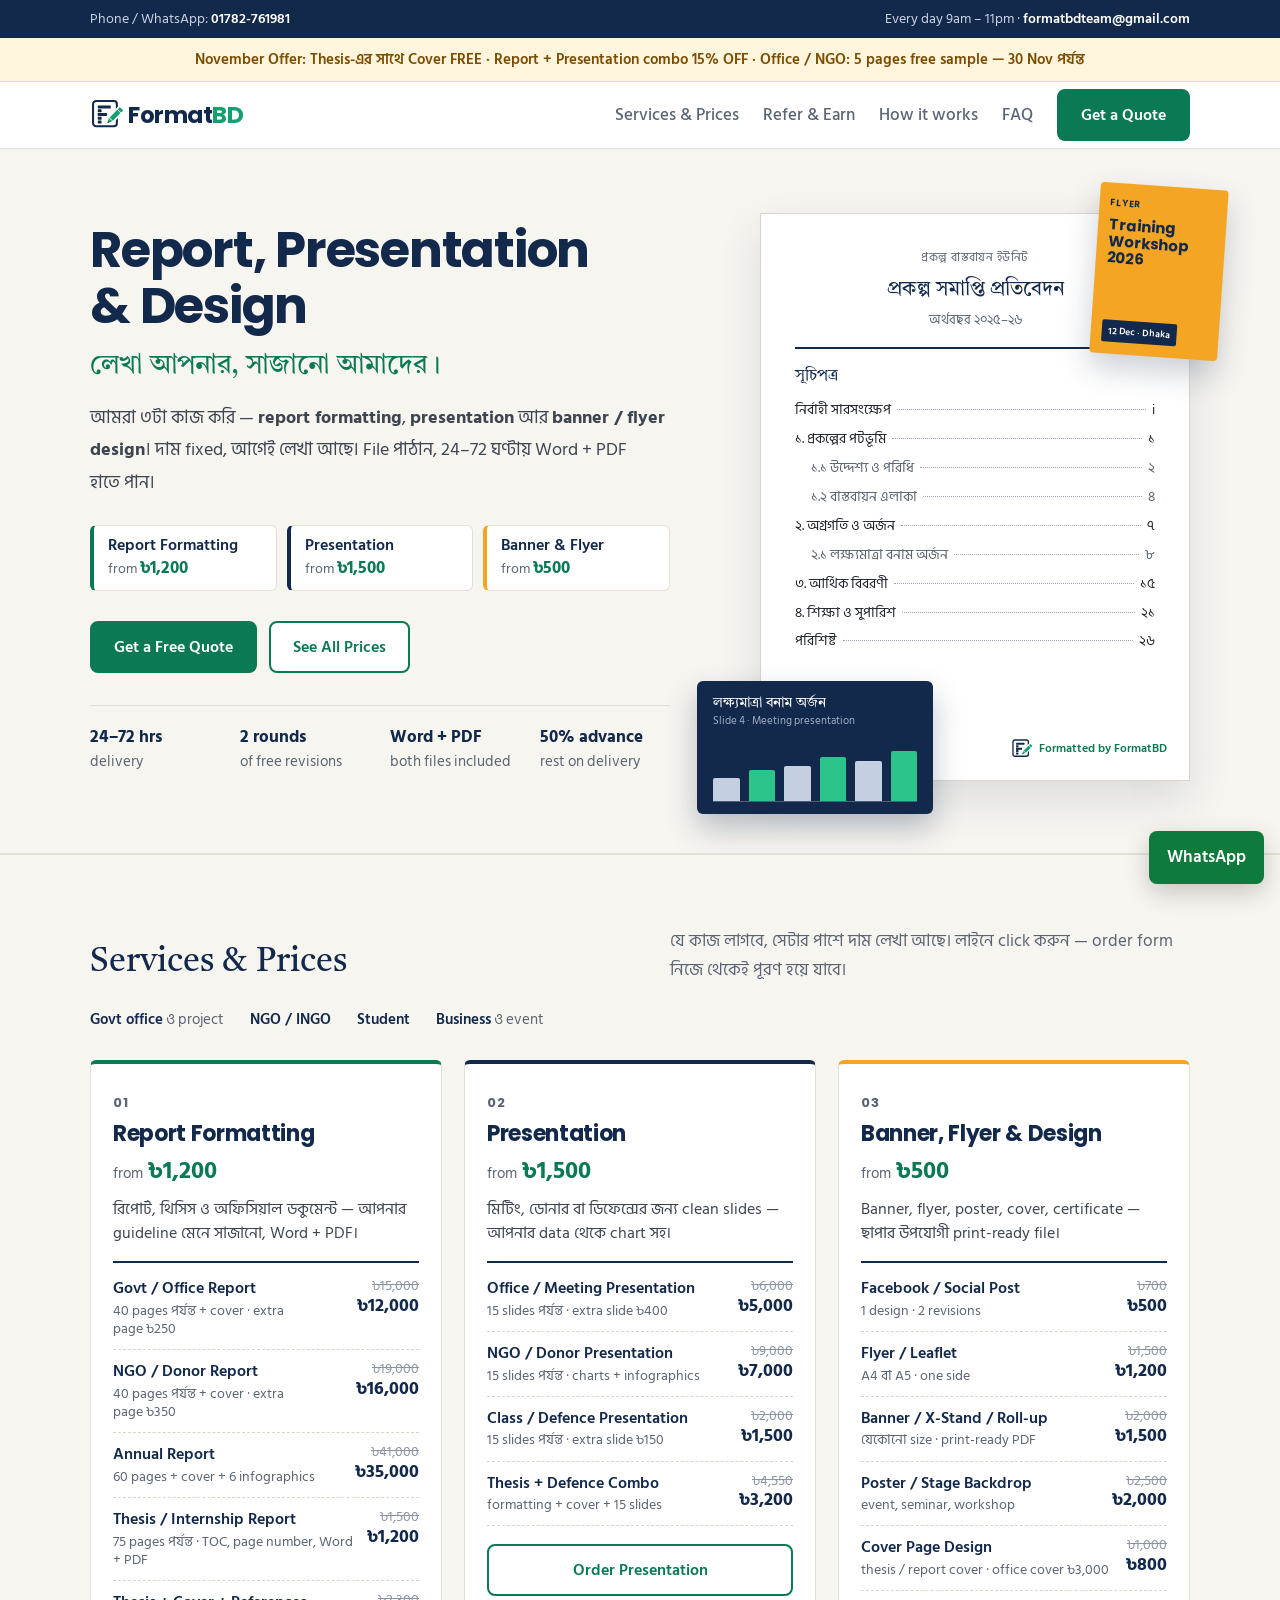
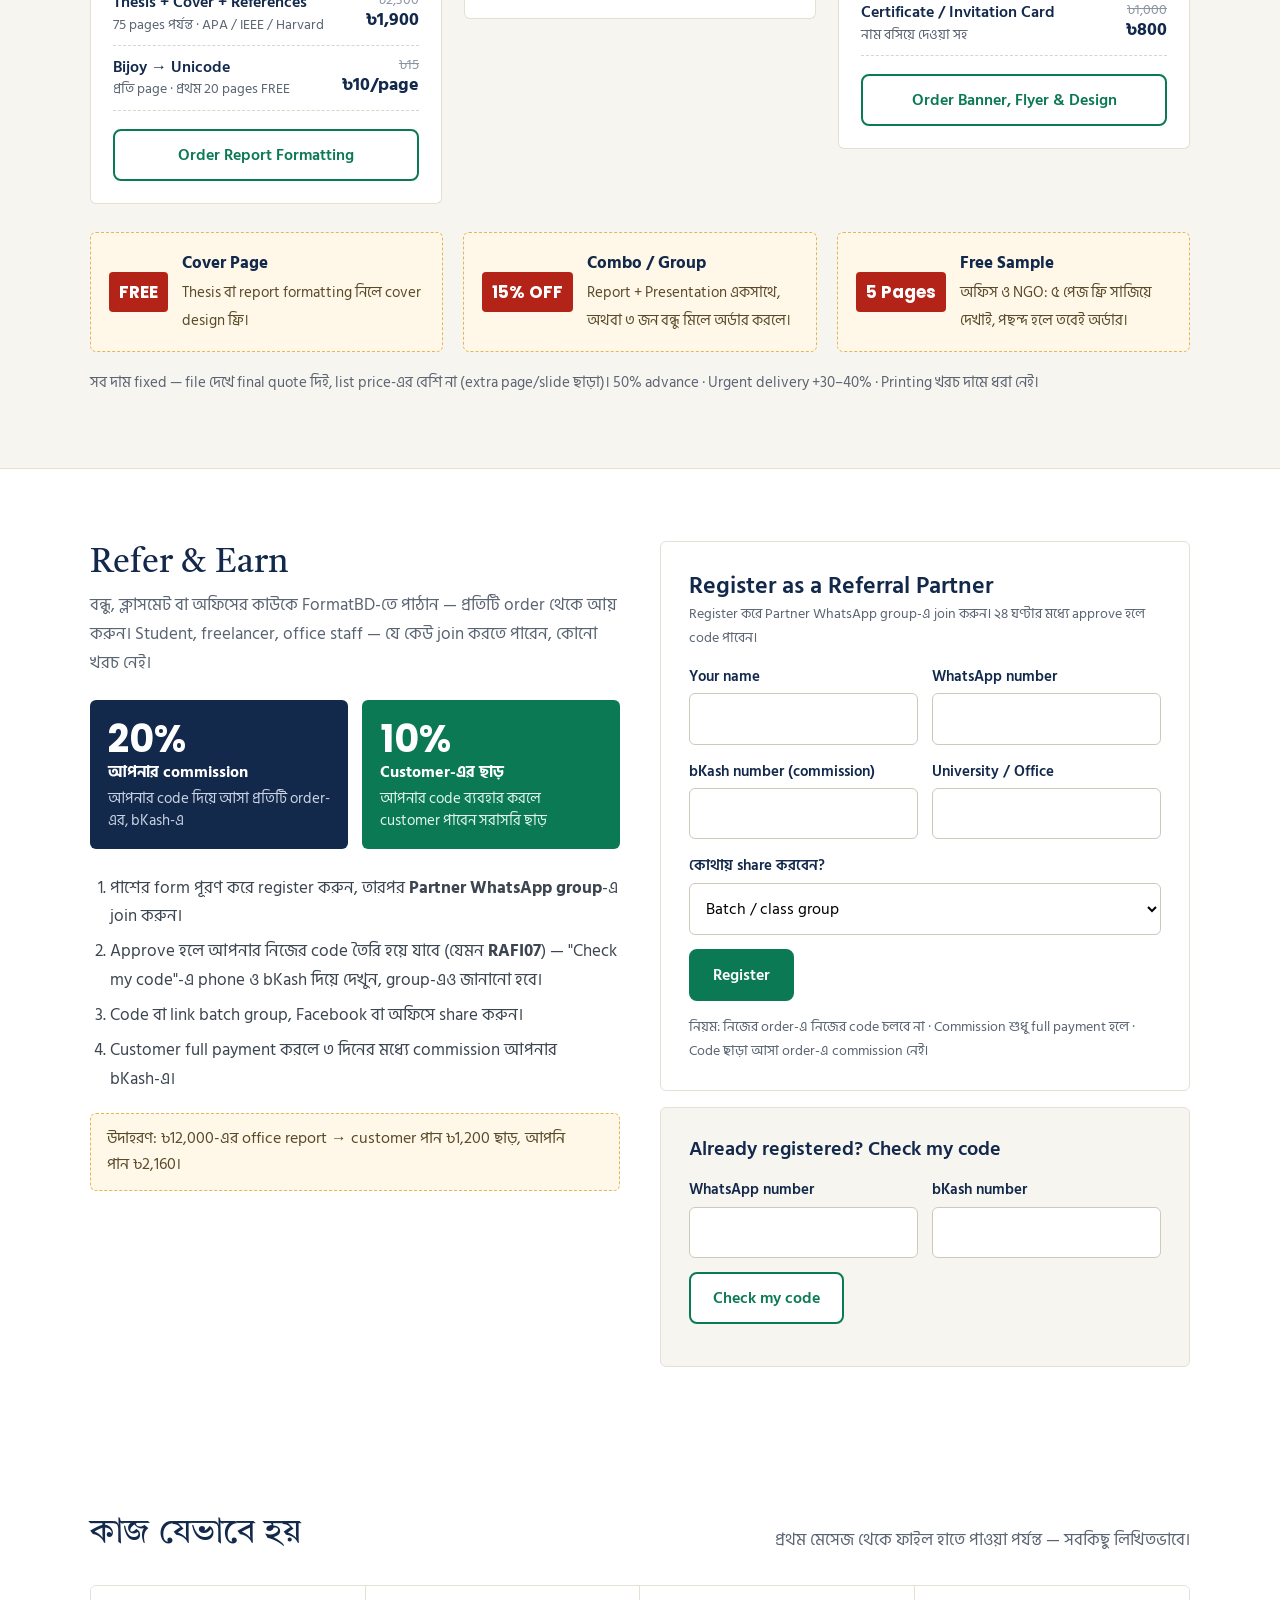
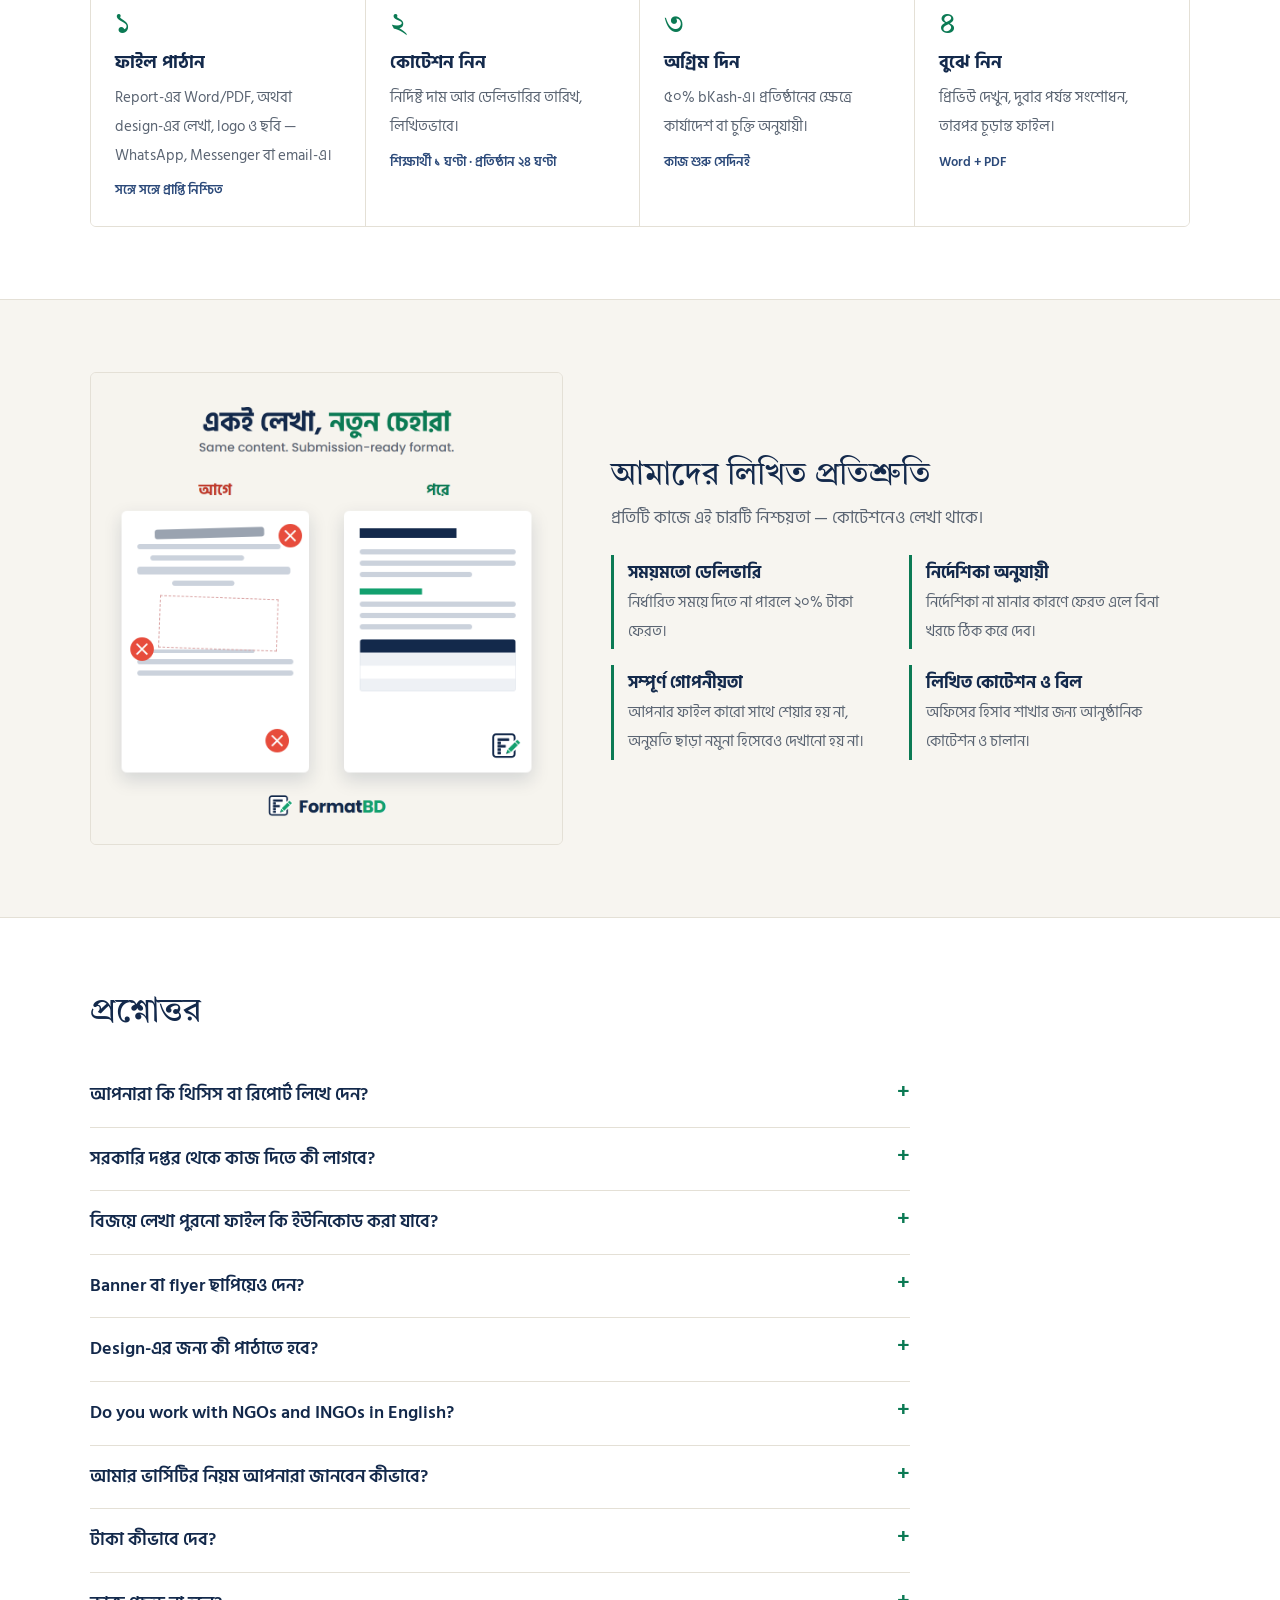
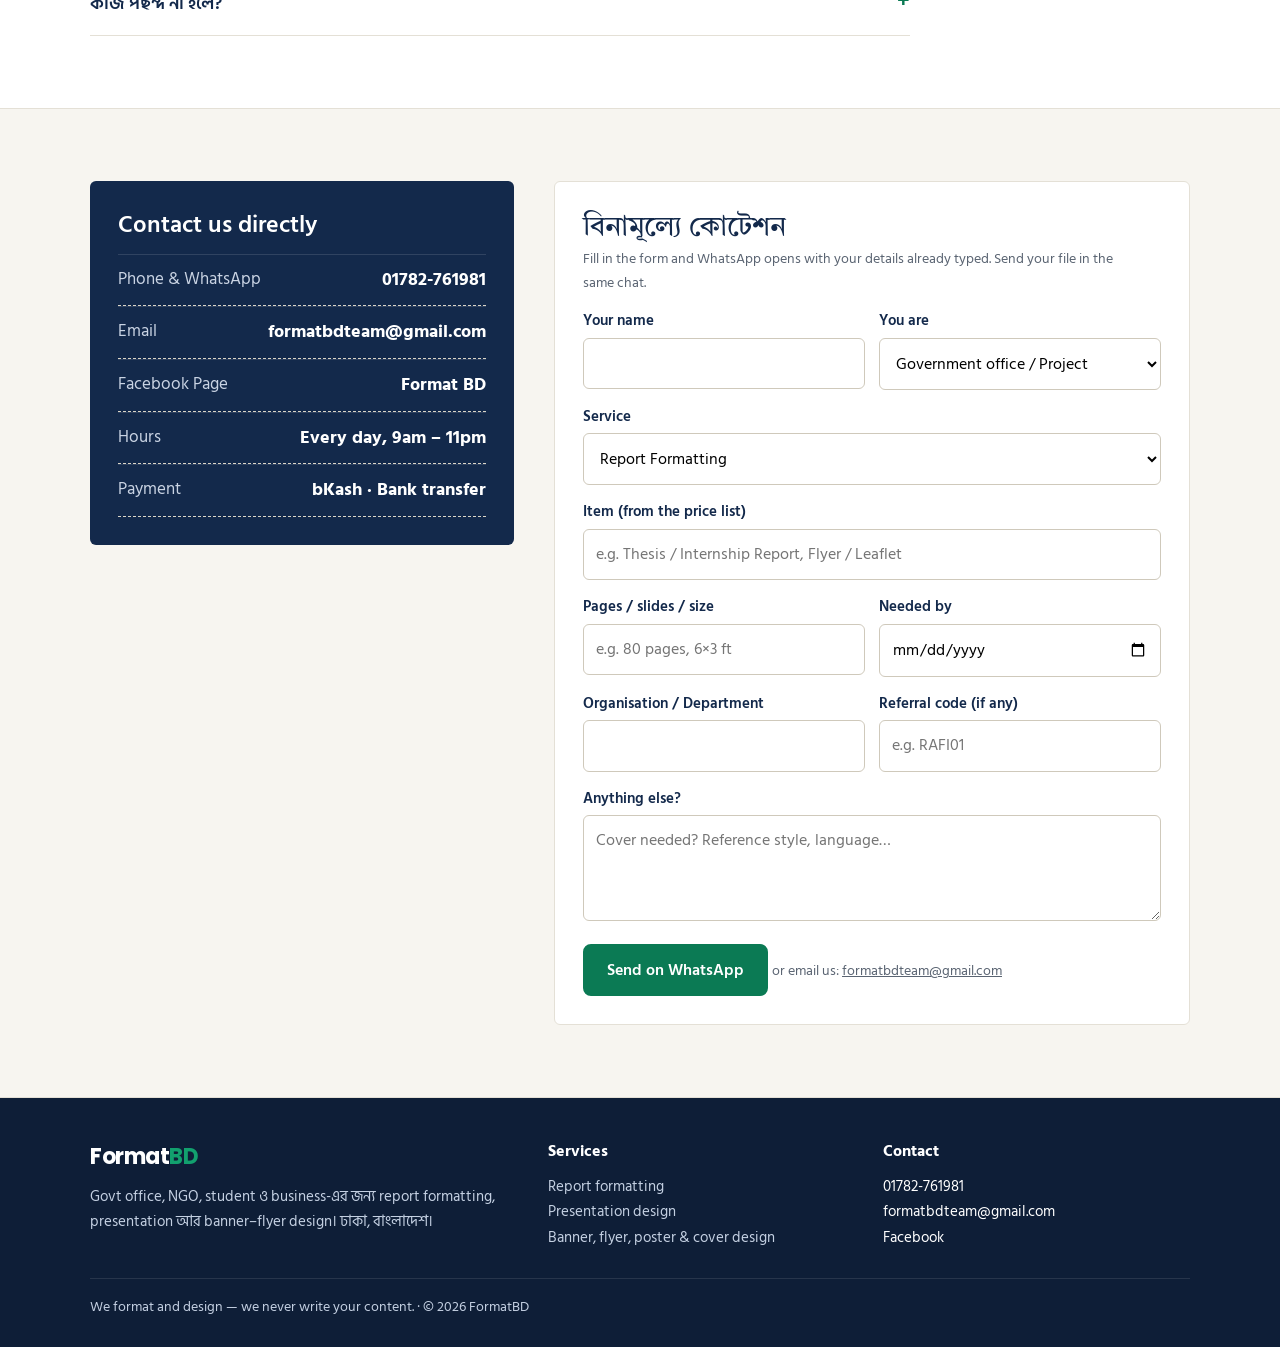
==== commit 586fed89: "Update site" ====
--- a/index.html
+++ b/index.html
@@ -119,6 +119,15 @@
   .earn-big strong { display:block; color:#fff; font-size:16px; margin-bottom:4px; }
   .earn ol { padding-left:20px; color:#3C4550; } .earn ol li { padding:3px 0; }
   .earn .ex { margin-top:16px; background:#FFF8E8; border:1px dashed #E2B65A; border-radius:6px; padding:12px 16px; font-size:15.5px; color:#5A4A2A; }
+  .partner { display:grid; gap:16px; }
+  .pbox { background:#EAF6F0; border:1px solid #B7E0CC; border-radius:6px; padding:22px 24px; }
+  .pbox h3 { color:var(--green); font-size:21px; margin-bottom:6px; }
+  .pbox p { color:#3C4550; margin-bottom:14px; }
+  .pcheck { background:var(--paper); }
+  .code-card { background:#fff; border:2px solid var(--green); border-radius:6px; padding:14px 16px; }
+  .code-card b.code { display:block; font-family:'Poppins',sans-serif; font-size:30px; color:var(--navy); letter-spacing:.04em; }
+  .code-card .lnk { font-size:14px; color:var(--muted); word-break:break-all; margin:6px 0 10px; }
+  .code-card button { margin:0 8px 6px 0; padding:7px 14px; font-size:14px; }
   .steps { display:grid; grid-template-columns:repeat(4,1fr); border:1px solid var(--line); border-radius:6px; overflow:hidden; }
   .step { padding:24px; border-right:1px solid var(--line); background:#fff; }
   .step:last-child { border-right:0; }
@@ -279,23 +288,37 @@
       <div><b class="r-cust">10%</b><strong>Customer-এর ছাড়</strong>আপনার code ব্যবহার করলে customer পাবেন সরাসরি ছাড়</div>
     </div>
     <ol>
-      <li>পাশের form পূরণ করে register করুন।</li>
-      <li>WhatsApp-এ আপনার নিজের code ও link পাবেন (যেমন <b>RAFI01</b>)।</li>
-      <li>Batch group, Facebook বা অফিসে share করুন।</li>
+      <li>পাশের form পূরণ করে register করুন, তারপর <b>Partner WhatsApp group</b>-এ join করুন।</li>
+      <li>Approve হলে আপনার নিজের code তৈরি হয়ে যাবে (যেমন <b>RAFI07</b>) — "Check my code"-এ phone ও bKash দিয়ে দেখুন, group-এও জানানো হবে।</li>
+      <li>Code বা link batch group, Facebook বা অফিসে share করুন।</li>
       <li>Customer full payment করলে <span class="r-days">৩</span> দিনের মধ্যে commission আপনার bKash-এ।</li>
     </ol>
     <p class="ex r-ex">উদাহরণ: ৳12,000-এর office report → customer পান ৳1,200 ছাড়, আপনি পান ৳2,160।</p>
   </div>
+  <div class="partner">
   <form id="af">
-    <div class="full"><h3 style="font-size:24px">Register as a Referral Partner</h3><p class="small">Submit করলে WhatsApp খুলবে — পাঠিয়ে দিন, ২৪ ঘণ্টার মধ্যে code পাবেন।</p></div>
+    <div class="full"><h3 style="font-size:24px">Register as a Referral Partner</h3><p class="small">Register করে Partner WhatsApp group-এ join করুন। ২৪ ঘণ্টার মধ্যে approve হলে code পাবেন।</p></div>
     <div><label for="a-name">Your name</label><input id="a-name" name="name" required></div>
     <div><label for="a-phone">WhatsApp number</label><input id="a-phone" name="phone" inputmode="tel" required></div>
     <div><label for="a-bkash">bKash number (commission)</label><input id="a-bkash" name="bkash" inputmode="tel" required></div>
     <div><label for="a-org">University / Office</label><input id="a-org" name="org"></div>
     <div class="full"><label for="a-where">কোথায় share করবেন?</label><select id="a-where" name="where"><option>Batch / class group</option><option>Facebook group or page</option><option>Office / colleagues</option><option>Other</option></select></div>
-    <div class="full"><button class="btn" type="submit">Register on WhatsApp</button></div>
+    <div class="full"><button class="btn" type="submit">Register</button> <span id="af-err" class="small" style="color:var(--red)"></span></div>
     <p class="full small">নিয়ম: নিজের order-এ নিজের code চলবে না · Commission শুধু full payment হলে · Code ছাড়া আসা order-এ commission নেই।</p>
   </form>
+  <div id="af-done" class="pbox" hidden>
+    <h3>✓ Registration পেয়েছি <span id="af-id"></span></h3>
+    <p id="af-msg">Approve হলে (সাধারণত ২৪ ঘণ্টার মধ্যে) আপনার code তৈরি হবে। নিচে "Check my code"-এ দেখতে পাবেন।</p>
+    <a id="af-group" class="btn js-group" href="#" target="_blank" rel="noopener">Join Partner WhatsApp Group</a>
+  </div>
+  <form id="ps" class="pcheck">
+    <div class="full"><h3 style="font-size:20px">Already registered? Check my code</h3></div>
+    <div><label for="s-phone">WhatsApp number</label><input id="s-phone" inputmode="tel" required></div>
+    <div><label for="s-bkash">bKash number</label><input id="s-bkash" inputmode="tel" required></div>
+    <div class="full"><button class="btn line" type="submit">Check my code</button></div>
+    <div id="ps-out" class="full" aria-live="polite"></div>
+  </form>
+  </div>
 </div></section>
 
 <section id="process"><div class="wrap">
@@ -371,7 +394,7 @@
 
 <script>
   // Contact details — written by ops/build.py from config.json
-  const C = { wa: "8801782761981", email: "formatbdteam@gmail.com", fb: "profile.php?id=61596278724692", sbUrl: "", sbKey: "", refPct: 10 };
+  const C = { wa: "8801782761981", email: "formatbdteam@gmail.com", fb: "profile.php?id=61596278724692", sbUrl: "https://mepwncbscyceeyoxgvda.supabase.co", sbKey: "sb_publishable_hM7CJC9fcQ2uOZyHIxdnSQ_53WIUaNk", refPct: 10, group: "" };
   // Supabase (public key, insert-only tables): saves form submissions; skipped until build.py fills sbUrl/sbKey
   const sbCall = (path, body) => !(C.sbUrl && C.sbKey) ? Promise.resolve(null) :
     fetch(C.sbUrl + "/rest/v1/" + path, { method: "POST", keepalive: true, body: JSON.stringify(body),
@@ -413,13 +436,47 @@
   refIn.addEventListener("change", checkRef);
   const ref = new URLSearchParams(location.search).get("ref");
   if (ref) { refIn.value = ref.toUpperCase().replace(/[^A-Z0-9]/g, "").slice(0, 12); checkRef(); }
-  document.getElementById("af").addEventListener("submit", e => {
+  // referral partners: register_partner / partner_status are the only partner calls the public key may make
+  const rpc = (fn, body) => fetch(C.sbUrl + "/rest/v1/rpc/" + fn, { method: "POST", body: JSON.stringify(body),
+    headers: Object.assign({ apikey: C.sbKey, "Content-Type": "application/json" },
+      C.sbKey.startsWith("eyJ") ? { Authorization: "Bearer " + C.sbKey } : {}) })
+    .then(async r => { const j = await r.json(); if (!r.ok) throw new Error(j.message || r.status); return j; });
+  document.querySelectorAll(".js-group").forEach(a => C.group ? a.href = C.group : a.hidden = true);
+  const af = document.getElementById("af");
+  af.addEventListener("submit", async e => {
     e.preventDefault();
-    const f = new FormData(e.target);
-    const t = `Referral partner registration — FormatBD\nName: ${f.get("name")}\nWhatsApp: ${f.get("phone")}\nbKash: ${f.get("bkash")}\nUniversity / Office: ${f.get("org") || "-"}\nWill share in: ${f.get("where")}`;
-    const v = k => (f.get(k) || "").trim();
-    sbCall("partner_signups", { name: v("name"), phone: v("phone"), bkash: v("bkash"), org: v("org"), where_share: v("where") });
-    window.open(waLink(t), "_blank");
+    const f = new FormData(af), v = k => (f.get(k) || "").trim(), err = document.getElementById("af-err");
+    if (!C.sbUrl) {  // no database: fall back to a WhatsApp message
+      window.open(waLink(`Referral partner registration — FormatBD\nName: ${v("name")}\nWhatsApp: ${v("phone")}\nbKash: ${v("bkash")}\nUniversity / Office: ${v("org") || "-"}\nWill share in: ${v("where")}`), "_blank");
+      return;
+    }
+    err.textContent = "";
+    try {
+      const r = await rpc("register_partner", { p_name: v("name"), p_phone: v("phone"), p_bkash: v("bkash"), p_org: v("org"), p_where: v("where") });
+      document.getElementById("af-id").textContent = "(ID #" + r.id + ")";
+      if (r.existing) document.getElementById("af-msg").textContent = r.status === "approved"
+        ? "এই নম্বর আগেই approved — নিচে phone ও bKash দিয়ে আপনার code দেখুন।"
+        : "এই নম্বর আগেই registered, approval বাকি আছে। নিচে status দেখতে পারেন।";
+      af.hidden = true; document.getElementById("af-done").hidden = false;
+      document.getElementById("s-phone").value = v("phone"); document.getElementById("s-bkash").value = v("bkash");
+    } catch (x) { err.textContent = "Phone ও bKash নম্বর ঠিকভাবে দিন (11 digit)।"; }
+  });
+  const copyBtn = (label, text) => { const b = document.createElement("button"); b.type = "button"; b.className = "btn line"; b.textContent = label;
+    b.onclick = () => navigator.clipboard.writeText(text).then(() => { b.textContent = "✓ Copied"; }); return b; };
+  document.getElementById("ps").addEventListener("submit", async e => {
+    e.preventDefault();
+    const out = document.getElementById("ps-out"); out.textContent = "…";
+    let r = null;
+    try { r = await rpc("partner_status", { p_phone: document.getElementById("s-phone").value, p_bkash: document.getElementById("s-bkash").value }); } catch (x) {}
+    out.textContent = "";
+    if (r) r.name = String(r.name).replace(/[&<>"']/g, c => "&#" + c.charCodeAt(0) + ";");
+    if (!r) { out.innerHTML = '<p class="small" style="color:var(--red)">এই phone ও bKash দিয়ে কোনো registration পাওয়া যায়নি।</p>'; return; }
+    if (r.status !== "approved") { out.innerHTML = `<p class="small">${r.name}, আপনার registration (ID #${r.id}) ${r.status === "rejected" ? "approve করা হয়নি। প্রশ্ন থাকলে WhatsApp করুন।" : "approval-এর অপেক্ষায় আছে — সাধারণত ২৪ ঘণ্টার মধ্যে।"}</p>`; return; }
+    const link = location.origin + location.pathname + "?ref=" + r.code + "#order";
+    const card = document.createElement("div"); card.className = "code-card";
+    card.innerHTML = `<span class="small">${r.name}, আপনার partner code</span><b class="code">${r.code}</b><div class="lnk">${link}</div>`;
+    card.append(copyBtn("Copy code", r.code), copyBtn("Copy share link", link));
+    out.append(card);
   });
 </script>
 </body>
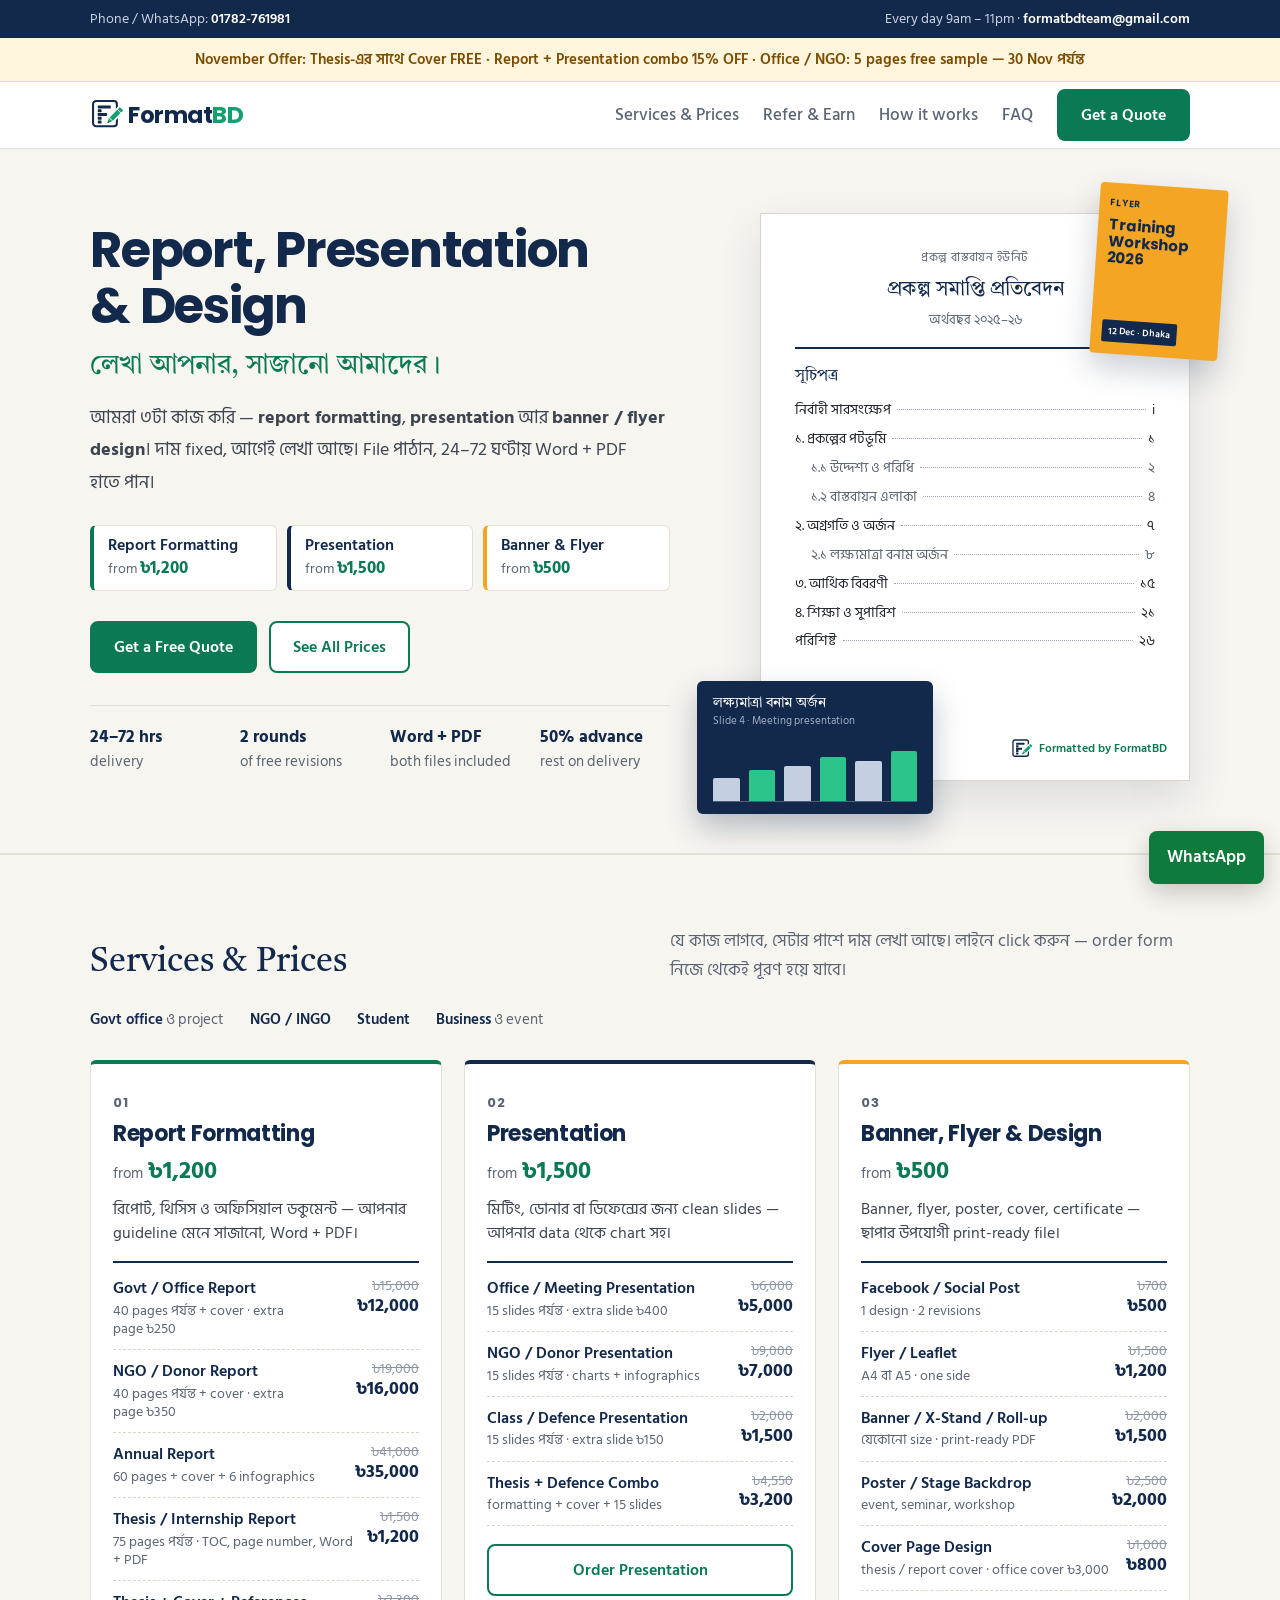
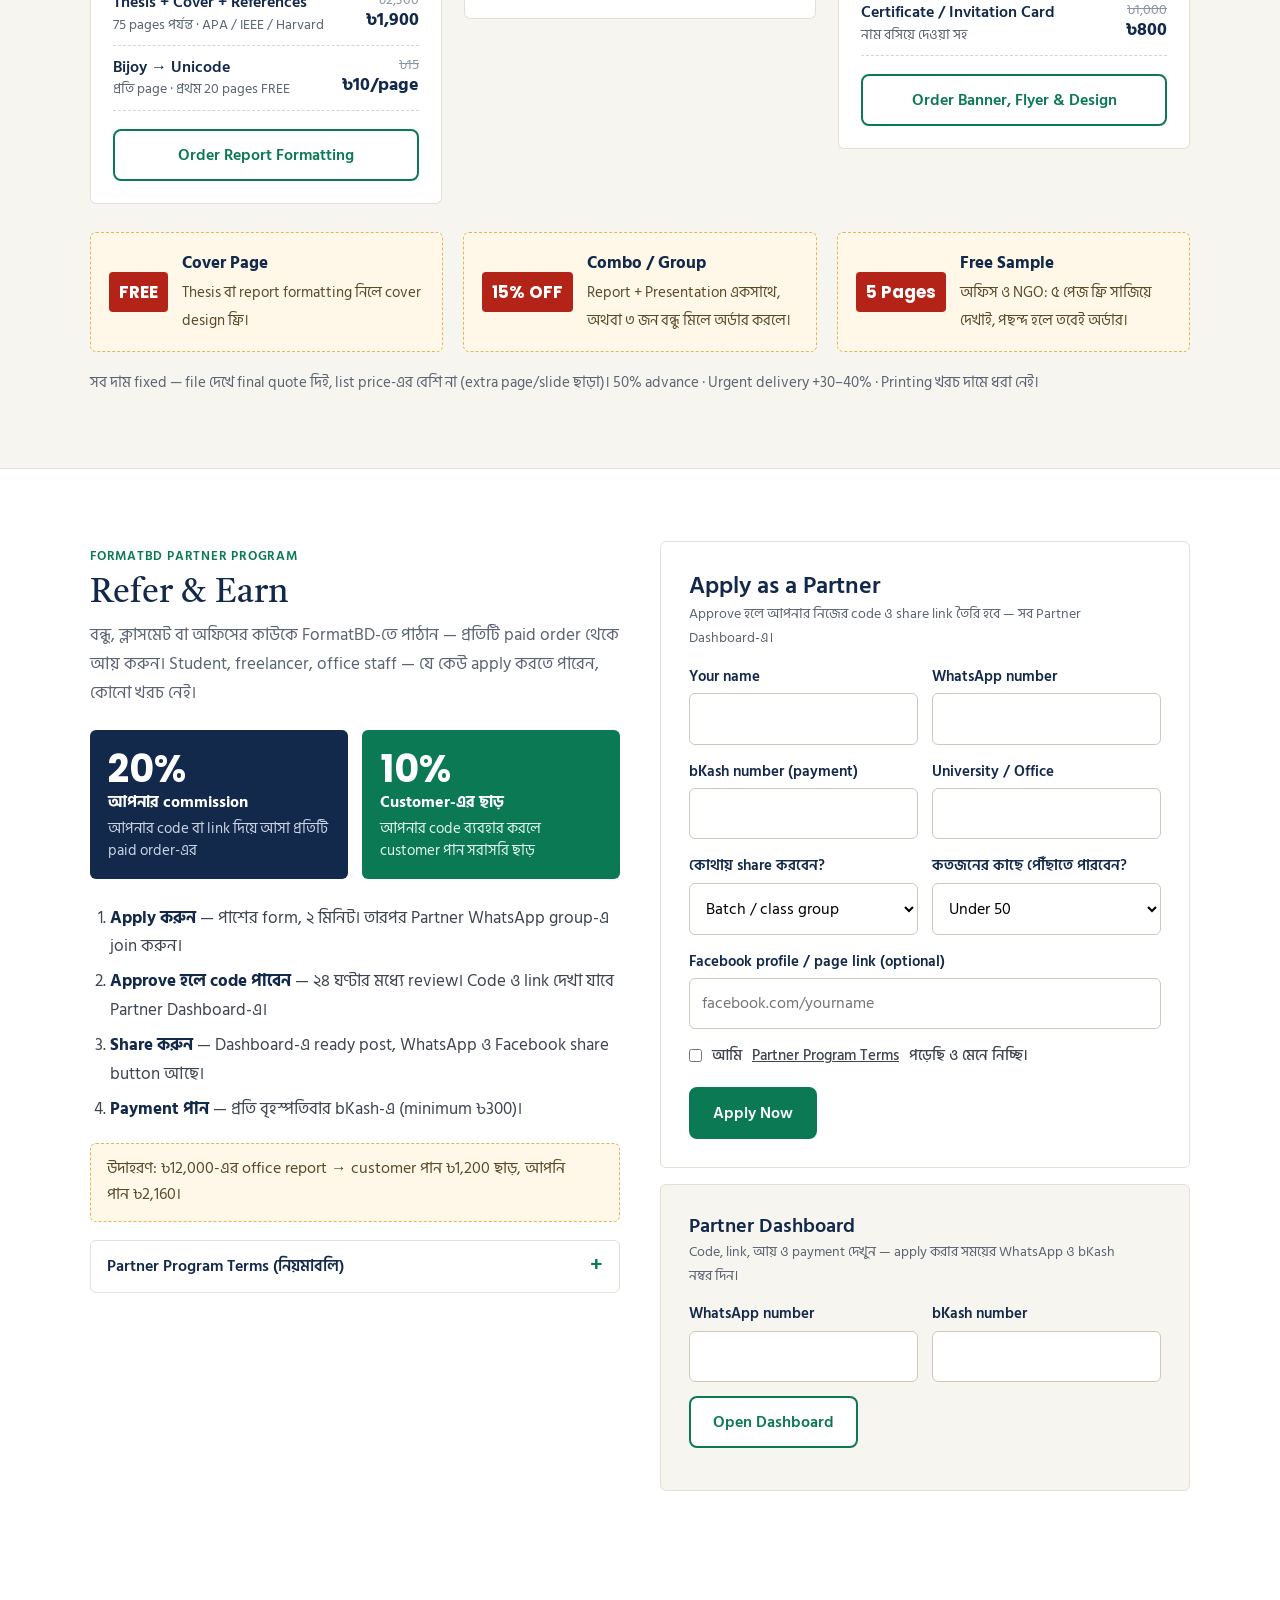
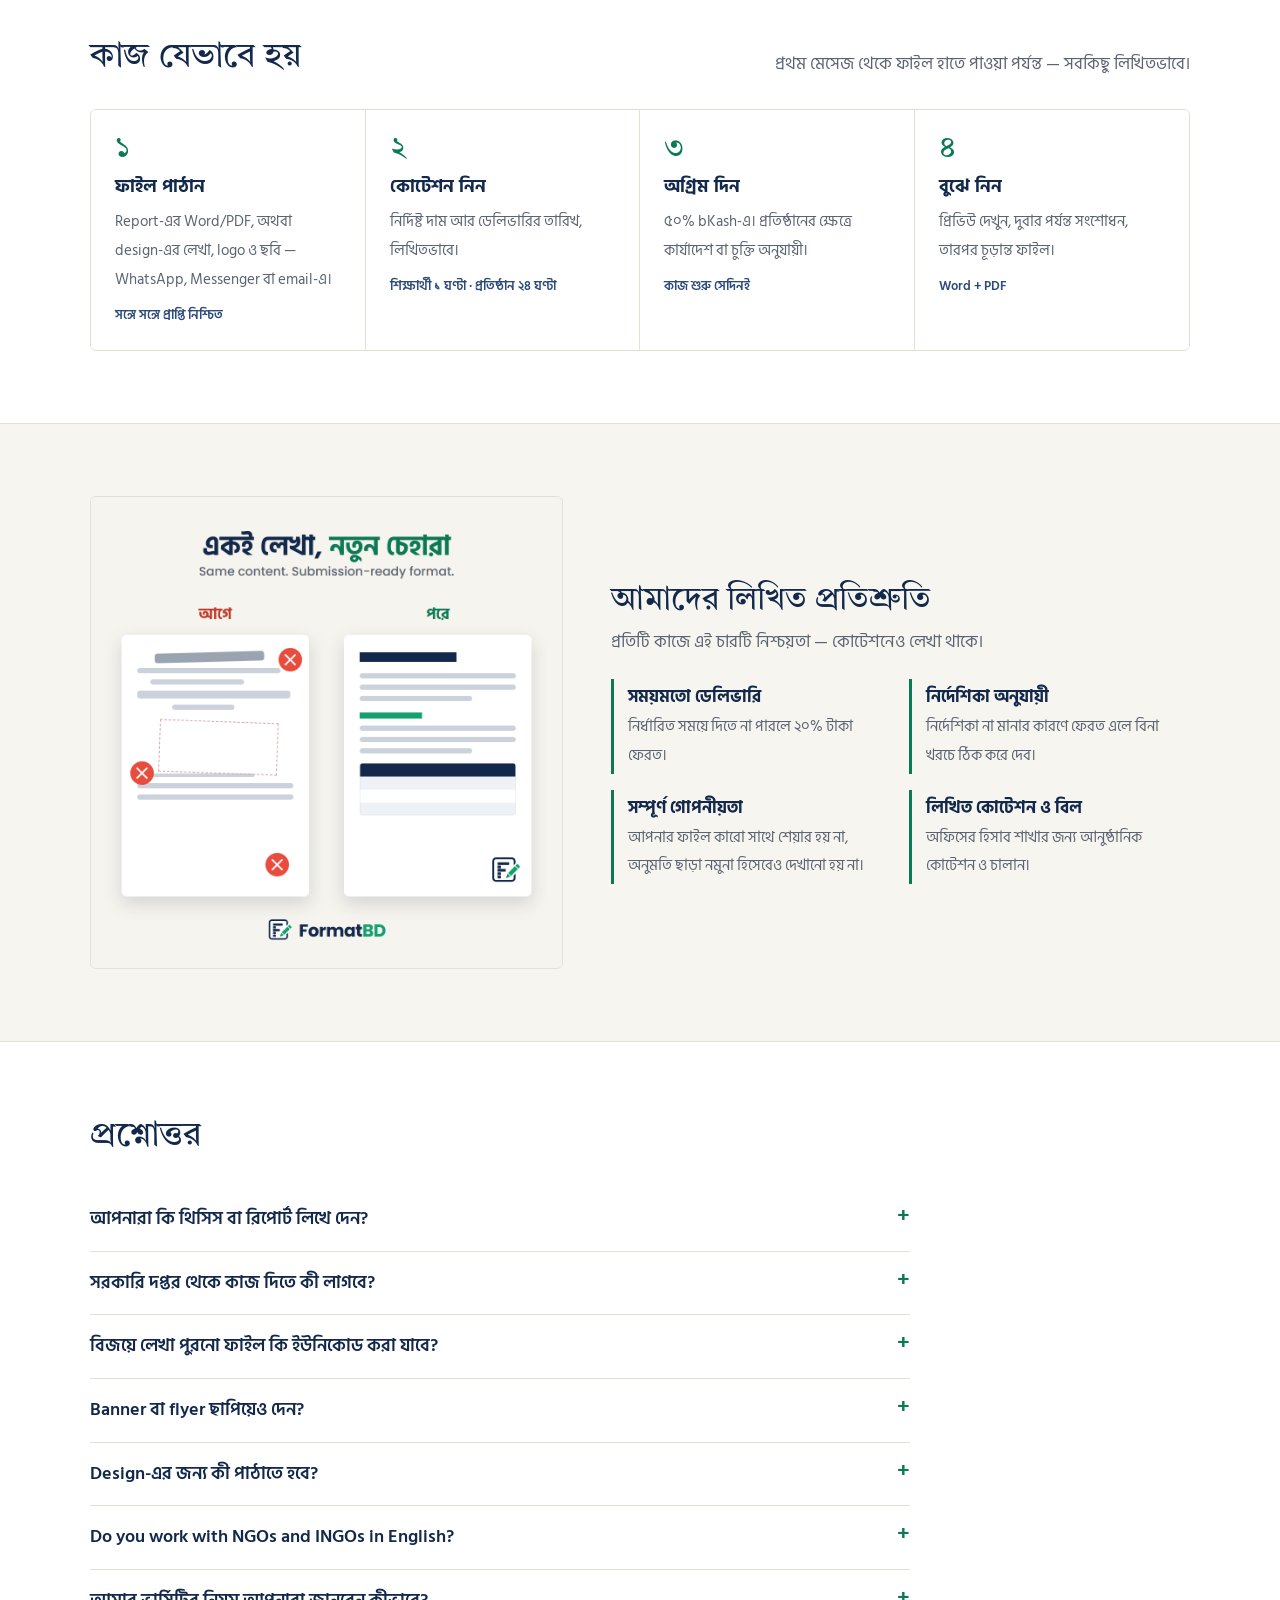
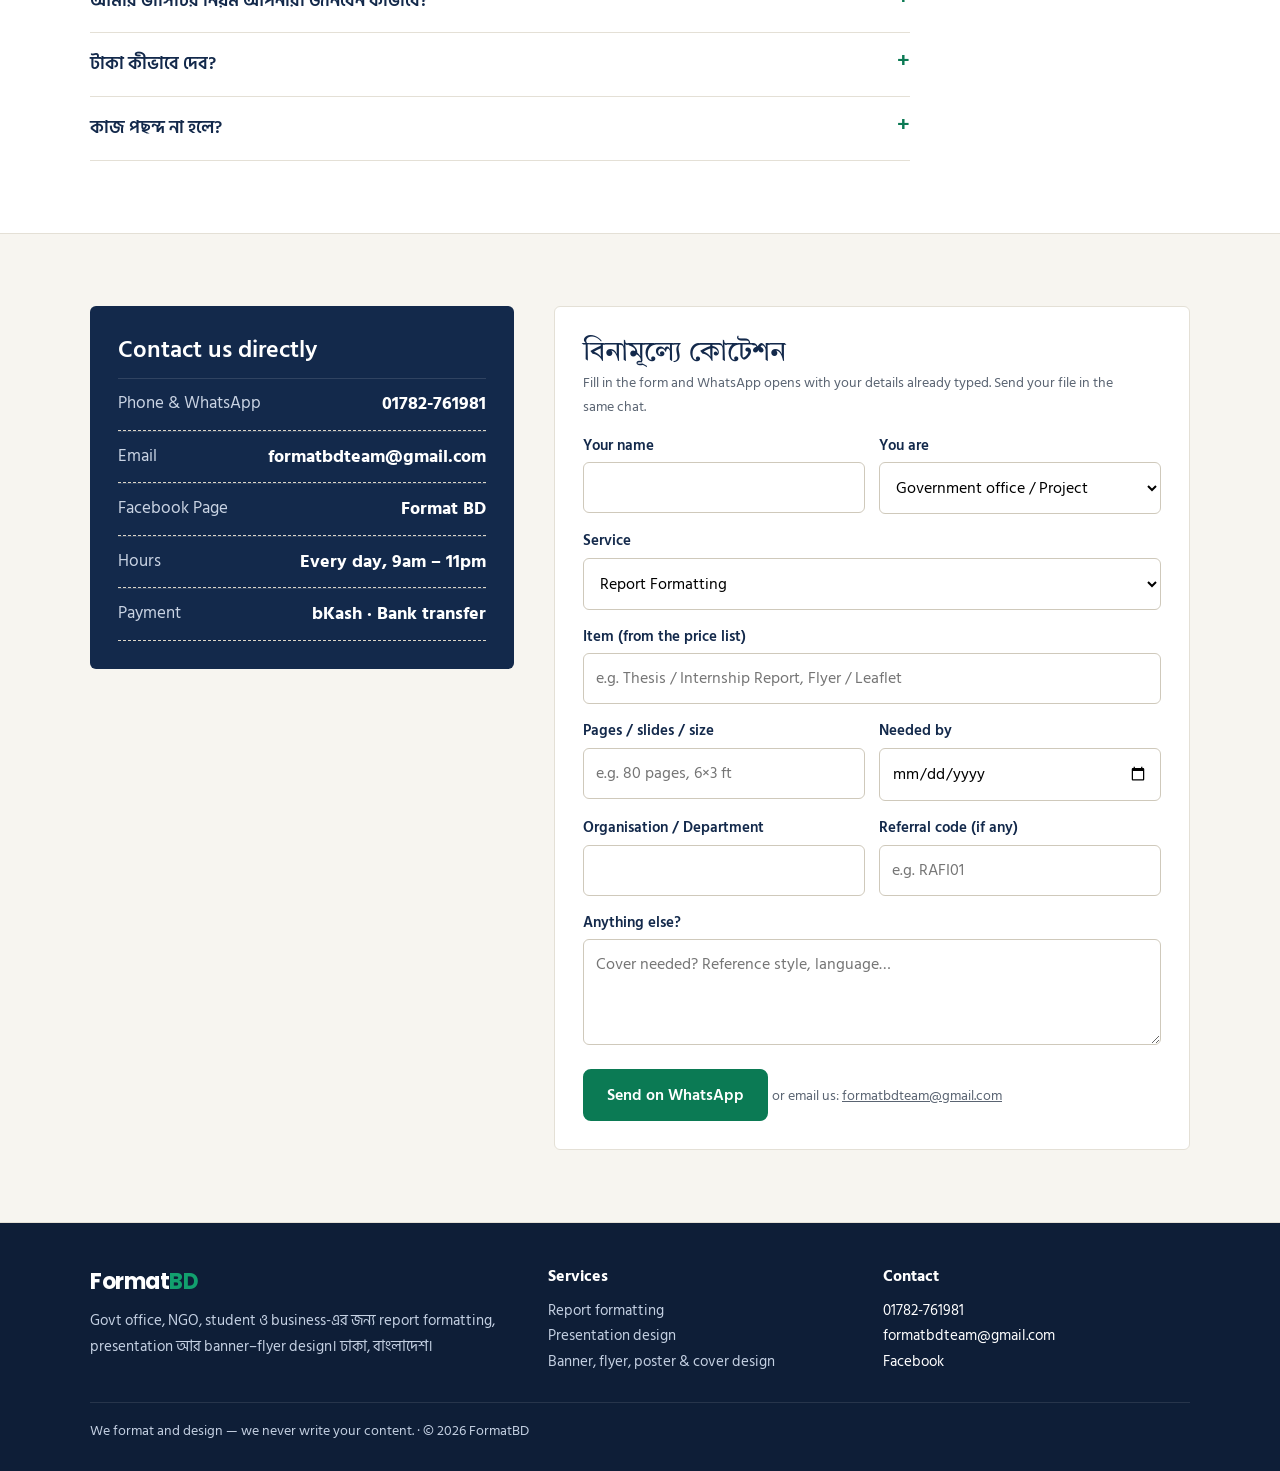
==== commit 4533f246: "Partner programme: terms, dashboard, partner kit, 30-day links" ====
--- a/index.html
+++ b/index.html
@@ -14,6 +14,7 @@
 <style>
   :root { --navy:#13294B; --navy2:#2C4A7A; --green:#0B7A54; --green2:#12A06E; --amber:#F5A524; --paper:#F7F5F0; --ink:#1E2329; --muted:#5A6472; --line:#E4E0D6; --red:#B42318; }
   * { box-sizing:border-box; margin:0; padding:0; }
+  [hidden] { display:none !important; }
   html { scroll-behavior:smooth; }
   body { font-family:'Hind Siliguri',sans-serif; color:var(--ink); background:#fff; line-height:1.7; font-size:17px; }
   a { color:inherit; }
@@ -119,6 +120,22 @@
   .earn-big strong { display:block; color:#fff; font-size:16px; margin-bottom:4px; }
   .earn ol { padding-left:20px; color:#3C4550; } .earn ol li { padding:3px 0; }
   .earn .ex { margin-top:16px; background:#FFF8E8; border:1px dashed #E2B65A; border-radius:6px; padding:12px 16px; font-size:15.5px; color:#5A4A2A; }
+  .kicker { display:inline-block; font-size:13px; font-weight:600; letter-spacing:.06em; text-transform:uppercase; color:var(--green); margin-bottom:4px; }
+  .how b { color:var(--navy); }
+  .terms { margin-top:18px; border:1px solid var(--line); border-radius:6px; padding:12px 16px; background:#fff; }
+  .terms summary { font-size:16px; }
+  .terms ol { margin-top:10px; font-size:14.5px; color:#3C4550; } .terms li { padding:3px 0; }
+  .terms .upd { font-size:13px; color:var(--muted); margin-top:8px; }
+  label.chk { display:flex; gap:10px; align-items:flex-start; font-weight:500; color:#3C4550; }
+  label.chk input { width:auto; margin-top:6px; }
+  .stats { display:grid; grid-template-columns:repeat(3,1fr); gap:10px; margin:12px 0; }
+  .stats div { background:#fff; border:1px solid var(--line); border-radius:6px; padding:10px 12px; font-size:13px; color:var(--muted); line-height:1.35; }
+  .stats b { display:block; font-family:'Poppins',sans-serif; font-size:20px; color:var(--navy); }
+  .stats .owe { border-color:var(--green); } .stats .owe b { color:var(--green); }
+  .kit { margin-top:12px; } .kit h4 { color:var(--navy); font-size:16px; margin-bottom:6px; }
+  .kit .post { background:#fff; border:1px dashed #C9C2B1; border-radius:6px; padding:10px 12px; font-size:14.5px; margin-bottom:8px; }
+  .kit .post p { margin-bottom:8px; white-space:pre-line; }
+  .kit button, .kit a.btn { margin:0 6px 4px 0; padding:6px 12px; font-size:13.5px; }
   .partner { display:grid; gap:16px; }
   .pbox { background:#EAF6F0; border:1px solid #B7E0CC; border-radius:6px; padding:22px 24px; }
   .pbox h3 { color:var(--green); font-size:21px; margin-bottom:6px; }
@@ -190,6 +207,7 @@
     .util .hours { display:none; }
     nav .btn { padding:8px 14px; }
     .chips { grid-template-columns:1fr; }
+    .stats { grid-template-columns:1fr 1fr; }
     .sheet { padding:24px 20px; }
   }
 </style>
@@ -281,41 +299,49 @@
 
 <section id="earn"><div class="wrap earn">
   <div>
+    <span class="kicker">FormatBD Partner Program</span>
     <h2 style="font-size:34px">Refer &amp; Earn</h2>
-    <p style="color:var(--muted);margin-top:6px">বন্ধু, ক্লাসমেট বা অফিসের কাউকে FormatBD-তে পাঠান — প্রতিটি order থেকে আয় করুন। Student, freelancer, office staff — যে কেউ join করতে পারেন, কোনো খরচ নেই।</p>
+    <p style="color:var(--muted);margin-top:6px">বন্ধু, ক্লাসমেট বা অফিসের কাউকে FormatBD-তে পাঠান — প্রতিটি paid order থেকে আয় করুন। Student, freelancer, office staff — যে কেউ apply করতে পারেন, কোনো খরচ নেই।</p>
     <div class="earn-big">
-      <div><b class="r-comm">20%</b><strong>আপনার commission</strong>আপনার code দিয়ে আসা প্রতিটি order-এর, bKash-এ</div>
-      <div><b class="r-cust">10%</b><strong>Customer-এর ছাড়</strong>আপনার code ব্যবহার করলে customer পাবেন সরাসরি ছাড়</div>
+      <div><b class="r-comm">20%</b><strong>আপনার commission</strong>আপনার code বা link দিয়ে আসা প্রতিটি paid order-এর</div>
+      <div><b class="r-cust">10%</b><strong>Customer-এর ছাড়</strong>আপনার code ব্যবহার করলে customer পান সরাসরি ছাড়</div>
     </div>
-    <ol>
-      <li>পাশের form পূরণ করে register করুন, তারপর <b>Partner WhatsApp group</b>-এ join করুন।</li>
-      <li>Approve হলে আপনার নিজের code তৈরি হয়ে যাবে (যেমন <b>RAFI07</b>) — "Check my code"-এ phone ও bKash দিয়ে দেখুন, group-এও জানানো হবে।</li>
-      <li>Code বা link batch group, Facebook বা অফিসে share করুন।</li>
-      <li>Customer full payment করলে <span class="r-days">৩</span> দিনের মধ্যে commission আপনার bKash-এ।</li>
+    <ol class="how">
+      <li><b>Apply করুন</b> — পাশের form, ২ মিনিট। তারপর Partner WhatsApp group-এ join করুন।</li>
+      <li><b>Approve হলে code পাবেন</b> — ২৪ ঘণ্টার মধ্যে review। Code ও link দেখা যাবে Partner Dashboard-এ।</li>
+      <li><b>Share করুন</b> — Dashboard-এ ready post, WhatsApp ও Facebook share button আছে।</li>
+      <li><b>Payment পান</b> — <span class="r-pay">প্রতি বৃহস্পতিবার bKash-এ (minimum ৳300)</span>।</li>
     </ol>
     <p class="ex r-ex">উদাহরণ: ৳12,000-এর office report → customer পান ৳1,200 ছাড়, আপনি পান ৳2,160।</p>
+    <details id="terms" class="terms"><summary>Partner Program Terms (নিয়মাবলি)</summary>
+<!--TERMS-->
+<ol><li>Commission: customer-এর <b>পুরো payment হওয়ার পর</b> order price-এর 20%। Advance বা অর্ধেক payment-এ commission হয় না।</li><li>Customer আপনার code দিলে বা আপনার link দিয়ে এসে 30 দিনের মধ্যে order করলে order-টি আপনার।</li><li>Payment প্রতি বৃহস্পতিবার bKash-এ, যখন পাওনা ৳300 বা বেশি। কম হলে পরের সপ্তাহে যোগ হবে।</li><li>Refund বা cancel হলে সেই order-এর commission বাতিল।</li><li>নিজের order-এ নিজের code চলবে না। এক customer-এর জন্য একটাই code।</li><li>Spam, ভুয়া review, ভুল দাম বা "আমরা thesis লিখে দিই" ধরনের দাবি করা যাবে না — FormatBD শুধু formatting ও design করে।</li><li>"FormatBD" নামে paid ad, page বা group খোলা যাবে না; নিজেকে FormatBD staff হিসেবে পরিচয় দেওয়া যাবে না।</li><li>নিয়ম বা commission বদলালে partner group-এ 7 দিন আগে জানানো হবে। Fraud বা নিয়ম ভাঙলে partnership বাতিল ও বাকি commission বাতিল।</li></ol>
+<!--/TERMS-->
+    </details>
   </div>
   <div class="partner">
   <form id="af">
-    <div class="full"><h3 style="font-size:24px">Register as a Referral Partner</h3><p class="small">Register করে Partner WhatsApp group-এ join করুন। ২৪ ঘণ্টার মধ্যে approve হলে code পাবেন।</p></div>
-    <div><label for="a-name">Your name</label><input id="a-name" name="name" required></div>
-    <div><label for="a-phone">WhatsApp number</label><input id="a-phone" name="phone" inputmode="tel" required></div>
-    <div><label for="a-bkash">bKash number (commission)</label><input id="a-bkash" name="bkash" inputmode="tel" required></div>
+    <div class="full"><h3 style="font-size:24px">Apply as a Partner</h3><p class="small">Approve হলে আপনার নিজের code ও share link তৈরি হবে — সব Partner Dashboard-এ।</p></div>
+    <div><label for="a-name">Your name</label><input id="a-name" name="name" required autocomplete="name"></div>
+    <div><label for="a-phone">WhatsApp number</label><input id="a-phone" name="phone" inputmode="tel" required autocomplete="tel"></div>
+    <div><label for="a-bkash">bKash number (payment)</label><input id="a-bkash" name="bkash" inputmode="tel" required></div>
     <div><label for="a-org">University / Office</label><input id="a-org" name="org"></div>
-    <div class="full"><label for="a-where">কোথায় share করবেন?</label><select id="a-where" name="where"><option>Batch / class group</option><option>Facebook group or page</option><option>Office / colleagues</option><option>Other</option></select></div>
-    <div class="full"><button class="btn" type="submit">Register</button> <span id="af-err" class="small" style="color:var(--red)"></span></div>
-    <p class="full small">নিয়ম: নিজের order-এ নিজের code চলবে না · Commission শুধু full payment হলে · Code ছাড়া আসা order-এ commission নেই।</p>
+    <div><label for="a-where">কোথায় share করবেন?</label><select id="a-where" name="where"><option>Batch / class group</option><option>Facebook group or page</option><option>Office / colleagues</option><option>YouTube / TikTok</option><option>Other</option></select></div>
+    <div><label for="a-aud">কতজনের কাছে পৌঁছাতে পারবেন?</label><select id="a-aud" name="audience"><option>Under 50</option><option>50–200</option><option>200–1,000</option><option>1,000+</option></select></div>
+    <div class="full"><label for="a-social">Facebook profile / page link (optional)</label><input id="a-social" name="social" placeholder="facebook.com/yourname"></div>
+    <label class="full chk"><input type="checkbox" id="a-terms" required> আমি <a href="#terms" class="js-terms">Partner Program Terms</a> পড়েছি ও মেনে নিচ্ছি।</label>
+    <div class="full"><button class="btn" type="submit">Apply Now</button> <span id="af-err" class="small" style="color:var(--red)"></span></div>
   </form>
   <div id="af-done" class="pbox" hidden>
-    <h3>✓ Registration পেয়েছি <span id="af-id"></span></h3>
-    <p id="af-msg">Approve হলে (সাধারণত ২৪ ঘণ্টার মধ্যে) আপনার code তৈরি হবে। নিচে "Check my code"-এ দেখতে পাবেন।</p>
+    <h3>✓ Application পেয়েছি <span id="af-id"></span></h3>
+    <p id="af-msg">২৪ ঘণ্টার মধ্যে review করে জানাব। এখনই Partner group-এ join করুন — approve হলে নিচের Partner Dashboard-এ আপনার code দেখতে পাবেন।</p>
     <a id="af-group" class="btn js-group" href="#" target="_blank" rel="noopener">Join Partner WhatsApp Group</a>
   </div>
   <form id="ps" class="pcheck">
-    <div class="full"><h3 style="font-size:20px">Already registered? Check my code</h3></div>
+    <div class="full"><h3 style="font-size:20px">Partner Dashboard</h3><p class="small">Code, link, আয় ও payment দেখুন — apply করার সময়ের WhatsApp ও bKash নম্বর দিন।</p></div>
     <div><label for="s-phone">WhatsApp number</label><input id="s-phone" inputmode="tel" required></div>
     <div><label for="s-bkash">bKash number</label><input id="s-bkash" inputmode="tel" required></div>
-    <div class="full"><button class="btn line" type="submit">Check my code</button></div>
+    <div class="full"><button class="btn line" type="submit">Open Dashboard</button></div>
     <div id="ps-out" class="full" aria-live="polite"></div>
   </form>
   </div>
@@ -394,7 +420,7 @@
 
 <script>
   // Contact details — written by ops/build.py from config.json
-  const C = { wa: "8801782761981", email: "formatbdteam@gmail.com", fb: "profile.php?id=61596278724692", sbUrl: "https://mepwncbscyceeyoxgvda.supabase.co", sbKey: "sb_publishable_hM7CJC9fcQ2uOZyHIxdnSQ_53WIUaNk", refPct: 10, group: "" };
+  const C = {"wa": "8801782761981", "email": "formatbdteam@gmail.com", "fb": "profile.php?id=61596278724692", "sbUrl": "https://mepwncbscyceeyoxgvda.supabase.co", "sbKey": "sb_publishable_hM7CJC9fcQ2uOZyHIxdnSQ_53WIUaNk", "refPct": 10, "commPct": 20, "cookieDays": 30, "payoutMin": 300, "payoutDay": "বৃহস্পতিবার", "group": "", "kit": ["Thesis / report-এর formatting নিয়ে টেনশন? 😅 FormatBD পুরো formatting করে দেয় — page number, table of contents, cover, references সব ঠিকঠাক। Student package ৳1,200 থেকে। আমার code {CODE} দিলে 10% ছাড়: {LINK}", "অফিস বা NGO-র report, annual report বা meeting presentation professional look-এ দরকার? FormatBD Bangla-English দুই ভাষাতেই কাজ করে, সময়মতো delivery না হলে 20% refund। Code {CODE} দিলে 10% ছাড়: {LINK}", "Banner, flyer, poster, social post বা certificate design লাগবে? FormatBD-তে design ৳500 থেকে, print-ready file দেয়। আমার code {CODE} দিয়ে 10% কম দামে order করুন: {LINK}"]};
   // Supabase (public key, insert-only tables): saves form submissions; skipped until build.py fills sbUrl/sbKey
   const sbCall = (path, body) => !(C.sbUrl && C.sbKey) ? Promise.resolve(null) :
     fetch(C.sbUrl + "/rest/v1/" + path, { method: "POST", keepalive: true, body: JSON.stringify(body),
@@ -434,48 +460,84 @@
     else if (r === false) { refOk.textContent = "এই code পাওয়া যায়নি — বানান দেখুন"; refOk.style.color = "var(--red)"; }
   };
   refIn.addEventListener("change", checkRef);
-  const ref = new URLSearchParams(location.search).get("ref");
-  if (ref) { refIn.value = ref.toUpperCase().replace(/[^A-Z0-9]/g, "").slice(0, 12); checkRef(); }
-  // referral partners: register_partner / partner_status are the only partner calls the public key may make
+  // partner links: ?ref=CODE is remembered for C.cookieDays days, so a customer who comes back later still credits the partner
+  const store = { get: k => { try { return JSON.parse(localStorage.getItem(k)); } catch (x) { return null; } },
+                  set: (k, v) => { try { localStorage.setItem(k, JSON.stringify(v)); } catch (x) {} } };
+  const urlRef = (new URLSearchParams(location.search).get("ref") || "").toUpperCase().replace(/[^A-Z0-9]/g, "").slice(0, 12);
+  if (urlRef) store.set("fbd_ref", { code: urlRef, t: Date.now() });
+  const saved = store.get("fbd_ref");
+  if (saved && saved.code && Date.now() - saved.t < C.cookieDays * 864e5) { refIn.value = saved.code; checkRef(); }
+
+  // partner programme: register_partner / partner_dashboard are the only partner calls the public key may make
   const rpc = (fn, body) => fetch(C.sbUrl + "/rest/v1/rpc/" + fn, { method: "POST", body: JSON.stringify(body),
     headers: Object.assign({ apikey: C.sbKey, "Content-Type": "application/json" },
       C.sbKey.startsWith("eyJ") ? { Authorization: "Bearer " + C.sbKey } : {}) })
     .then(async r => { const j = await r.json(); if (!r.ok) throw new Error(j.message || r.status); return j; });
+  const esc = s => String(s == null ? "" : s).replace(/[&<>"']/g, c => "&#" + c.charCodeAt(0) + ";");
+  const tk = n => "৳" + Math.round(n).toLocaleString("en-IN");
   document.querySelectorAll(".js-group").forEach(a => C.group ? a.href = C.group : a.hidden = true);
+  document.querySelectorAll(".js-terms").forEach(a => a.addEventListener("click", () => document.getElementById("terms").open = true));
+
   const af = document.getElementById("af");
   af.addEventListener("submit", async e => {
     e.preventDefault();
     const f = new FormData(af), v = k => (f.get(k) || "").trim(), err = document.getElementById("af-err");
     if (!C.sbUrl) {  // no database: fall back to a WhatsApp message
-      window.open(waLink(`Referral partner registration — FormatBD\nName: ${v("name")}\nWhatsApp: ${v("phone")}\nbKash: ${v("bkash")}\nUniversity / Office: ${v("org") || "-"}\nWill share in: ${v("where")}`), "_blank");
+      window.open(waLink(`Partner application — FormatBD\nName: ${v("name")}\nWhatsApp: ${v("phone")}\nbKash: ${v("bkash")}\nUniversity / Office: ${v("org") || "-"}\nShare in: ${v("where")} (${v("audience")})\nProfile: ${v("social") || "-"}`), "_blank");
       return;
     }
     err.textContent = "";
     try {
-      const r = await rpc("register_partner", { p_name: v("name"), p_phone: v("phone"), p_bkash: v("bkash"), p_org: v("org"), p_where: v("where") });
+      const r = await rpc("register_partner", { p_name: v("name"), p_phone: v("phone"), p_bkash: v("bkash"), p_org: v("org"),
+        p_where: v("where"), p_social: v("social"), p_audience: v("audience"), p_terms: document.getElementById("a-terms").checked });
       document.getElementById("af-id").textContent = "(ID #" + r.id + ")";
       if (r.existing) document.getElementById("af-msg").textContent = r.status === "approved"
-        ? "এই নম্বর আগেই approved — নিচে phone ও bKash দিয়ে আপনার code দেখুন।"
-        : "এই নম্বর আগেই registered, approval বাকি আছে। নিচে status দেখতে পারেন।";
+        ? "এই নম্বর আগেই approved — নিচের Partner Dashboard-এ আপনার code দেখুন।"
+        : "এই নম্বরে আগেই apply করা আছে, review চলছে। নিচে status দেখতে পারেন।";
       af.hidden = true; document.getElementById("af-done").hidden = false;
       document.getElementById("s-phone").value = v("phone"); document.getElementById("s-bkash").value = v("bkash");
-    } catch (x) { err.textContent = "Phone ও bKash নম্বর ঠিকভাবে দিন (11 digit)।"; }
+    } catch (x) { err.textContent = /terms/.test(x.message) ? "Terms মেনে নিতে টিক দিন।" : "Phone ও bKash নম্বর ঠিকভাবে দিন (11 digit)।"; }
   });
-  const copyBtn = (label, text) => { const b = document.createElement("button"); b.type = "button"; b.className = "btn line"; b.textContent = label;
-    b.onclick = () => navigator.clipboard.writeText(text).then(() => { b.textContent = "✓ Copied"; }); return b; };
+
+  const btn = (label, cls, fn) => { const b = document.createElement("button"); b.type = "button"; b.className = "btn " + cls; b.textContent = label; b.onclick = () => fn(b); return b; };
+  const copyBtn = (label, text) => btn(label, "line", b => navigator.clipboard.writeText(text).then(() => { b.textContent = "✓ Copied"; }));
+  const linkBtn = (label, href) => { const a = document.createElement("a"); a.className = "btn line"; a.textContent = label; a.href = href; a.target = "_blank"; a.rel = "noopener"; return a; };
   document.getElementById("ps").addEventListener("submit", async e => {
     e.preventDefault();
     const out = document.getElementById("ps-out"); out.textContent = "…";
     let r = null;
-    try { r = await rpc("partner_status", { p_phone: document.getElementById("s-phone").value, p_bkash: document.getElementById("s-bkash").value }); } catch (x) {}
+    try { r = await rpc("partner_dashboard", { p_phone: document.getElementById("s-phone").value, p_bkash: document.getElementById("s-bkash").value }); } catch (x) {}
     out.textContent = "";
-    if (r) r.name = String(r.name).replace(/[&<>"']/g, c => "&#" + c.charCodeAt(0) + ";");
-    if (!r) { out.innerHTML = '<p class="small" style="color:var(--red)">এই phone ও bKash দিয়ে কোনো registration পাওয়া যায়নি।</p>'; return; }
-    if (r.status !== "approved") { out.innerHTML = `<p class="small">${r.name}, আপনার registration (ID #${r.id}) ${r.status === "rejected" ? "approve করা হয়নি। প্রশ্ন থাকলে WhatsApp করুন।" : "approval-এর অপেক্ষায় আছে — সাধারণত ২৪ ঘণ্টার মধ্যে।"}</p>`; return; }
-    const link = location.origin + location.pathname + "?ref=" + r.code + "#order";
+    if (!r) { out.innerHTML = '<p class="small" style="color:var(--red)">এই WhatsApp ও bKash নম্বর দিয়ে কোনো application পাওয়া যায়নি।</p>'; return; }
+    const name = esc(r.name);
+    if (r.status !== "approved") {
+      out.innerHTML = `<p class="small">${name}, আপনার application (ID #${r.id}) ${r.status === "rejected"
+        ? "এবার approve করা হয়নি। প্রশ্ন থাকলে WhatsApp করুন।" : "review-এ আছে — সাধারণত ২৪ ঘণ্টার মধ্যে। Partner group-এ থাকুন।"}</p>`;
+      return;
+    }
+    const link = location.origin + location.pathname + "?ref=" + r.code;
+    const earned = r.sales * C.commPct / 100, owed = Math.max(earned - r.paid_out, 0);
     const card = document.createElement("div"); card.className = "code-card";
-    card.innerHTML = `<span class="small">${r.name}, আপনার partner code</span><b class="code">${r.code}</b><div class="lnk">${link}</div>`;
-    card.append(copyBtn("Copy code", r.code), copyBtn("Copy share link", link));
+    card.innerHTML = `<span class="small">${name}, আপনার partner code · since ${esc(r.since)}</span><b class="code">${esc(r.code)}</b><div class="lnk">${esc(link)}</div>
+      <div class="stats">
+        <div><b>${r.leads}</b>quote requests<br>(${r.leads_30d} in 30 days)</div>
+        <div><b>${r.open_orders}</b>orders in progress</div>
+        <div><b>${r.paid_orders}</b>paid orders</div>
+        <div><b>${tk(earned)}</b>total earned</div>
+        <div><b>${tk(r.paid_out)}</b>paid to you</div>
+        <div class="owe"><b>${tk(owed)}</b>${owed >= C.payoutMin ? "next " + C.payoutDay + " পাবেন" : "minimum " + tk(C.payoutMin) + " হলে payment"}</div>
+      </div>`;
+    card.append(copyBtn("Copy code", r.code), copyBtn("Copy link", link));
+    const kit = document.createElement("div"); kit.className = "kit"; kit.innerHTML = "<h4>Partner Kit — ready posts</h4>";
+    C.kit.forEach(t => {
+      const text = t.replaceAll("{CODE}", r.code).replaceAll("{LINK}", link), post = document.createElement("div");
+      post.className = "post"; post.innerHTML = `<p>${esc(text)}</p>`;
+      post.append(copyBtn("Copy", text), linkBtn("WhatsApp", "https://wa.me/?text=" + encodeURIComponent(text)),
+        linkBtn("Facebook", "https://www.facebook.com/sharer/sharer.php?u=" + encodeURIComponent(link)));
+      kit.append(post);
+    });
+    kit.append(linkBtn("Download promo image", "assets/post-before-after.png"));
+    card.append(kit);
     out.append(card);
   });
 </script>
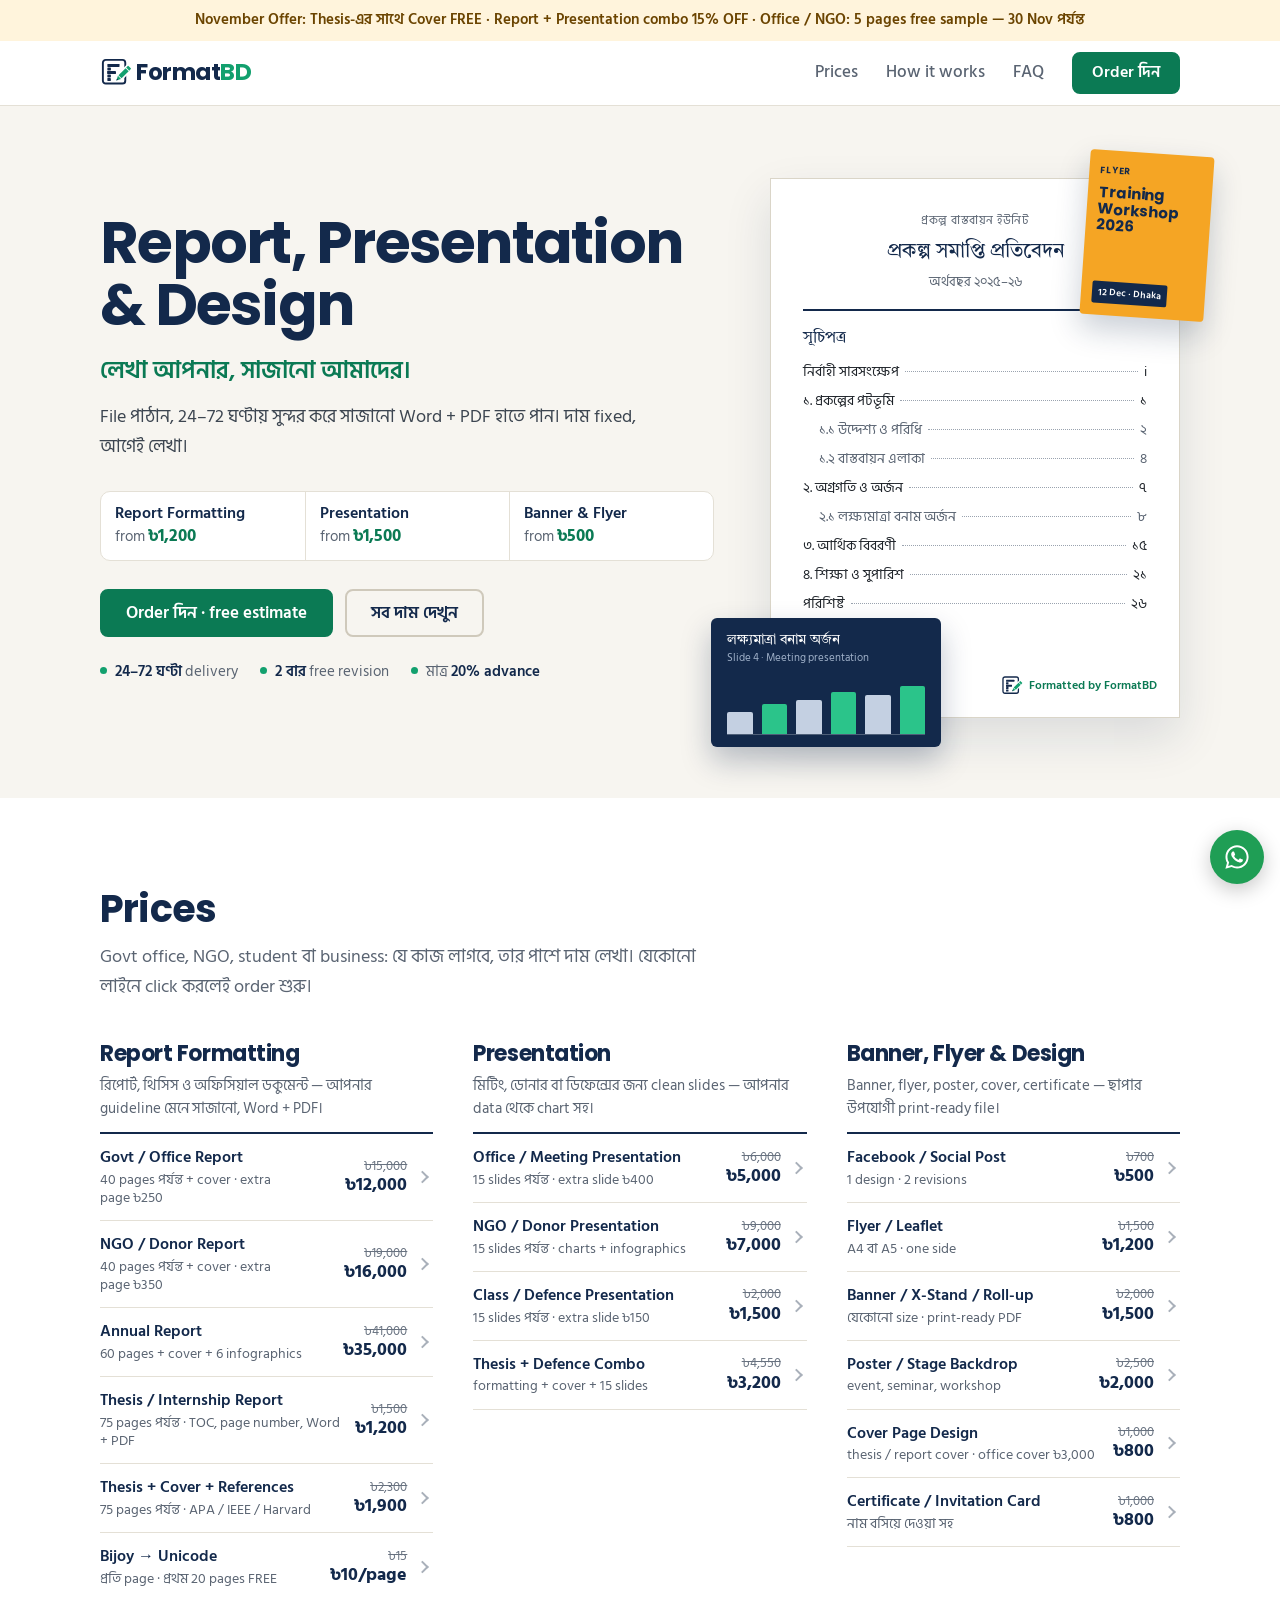
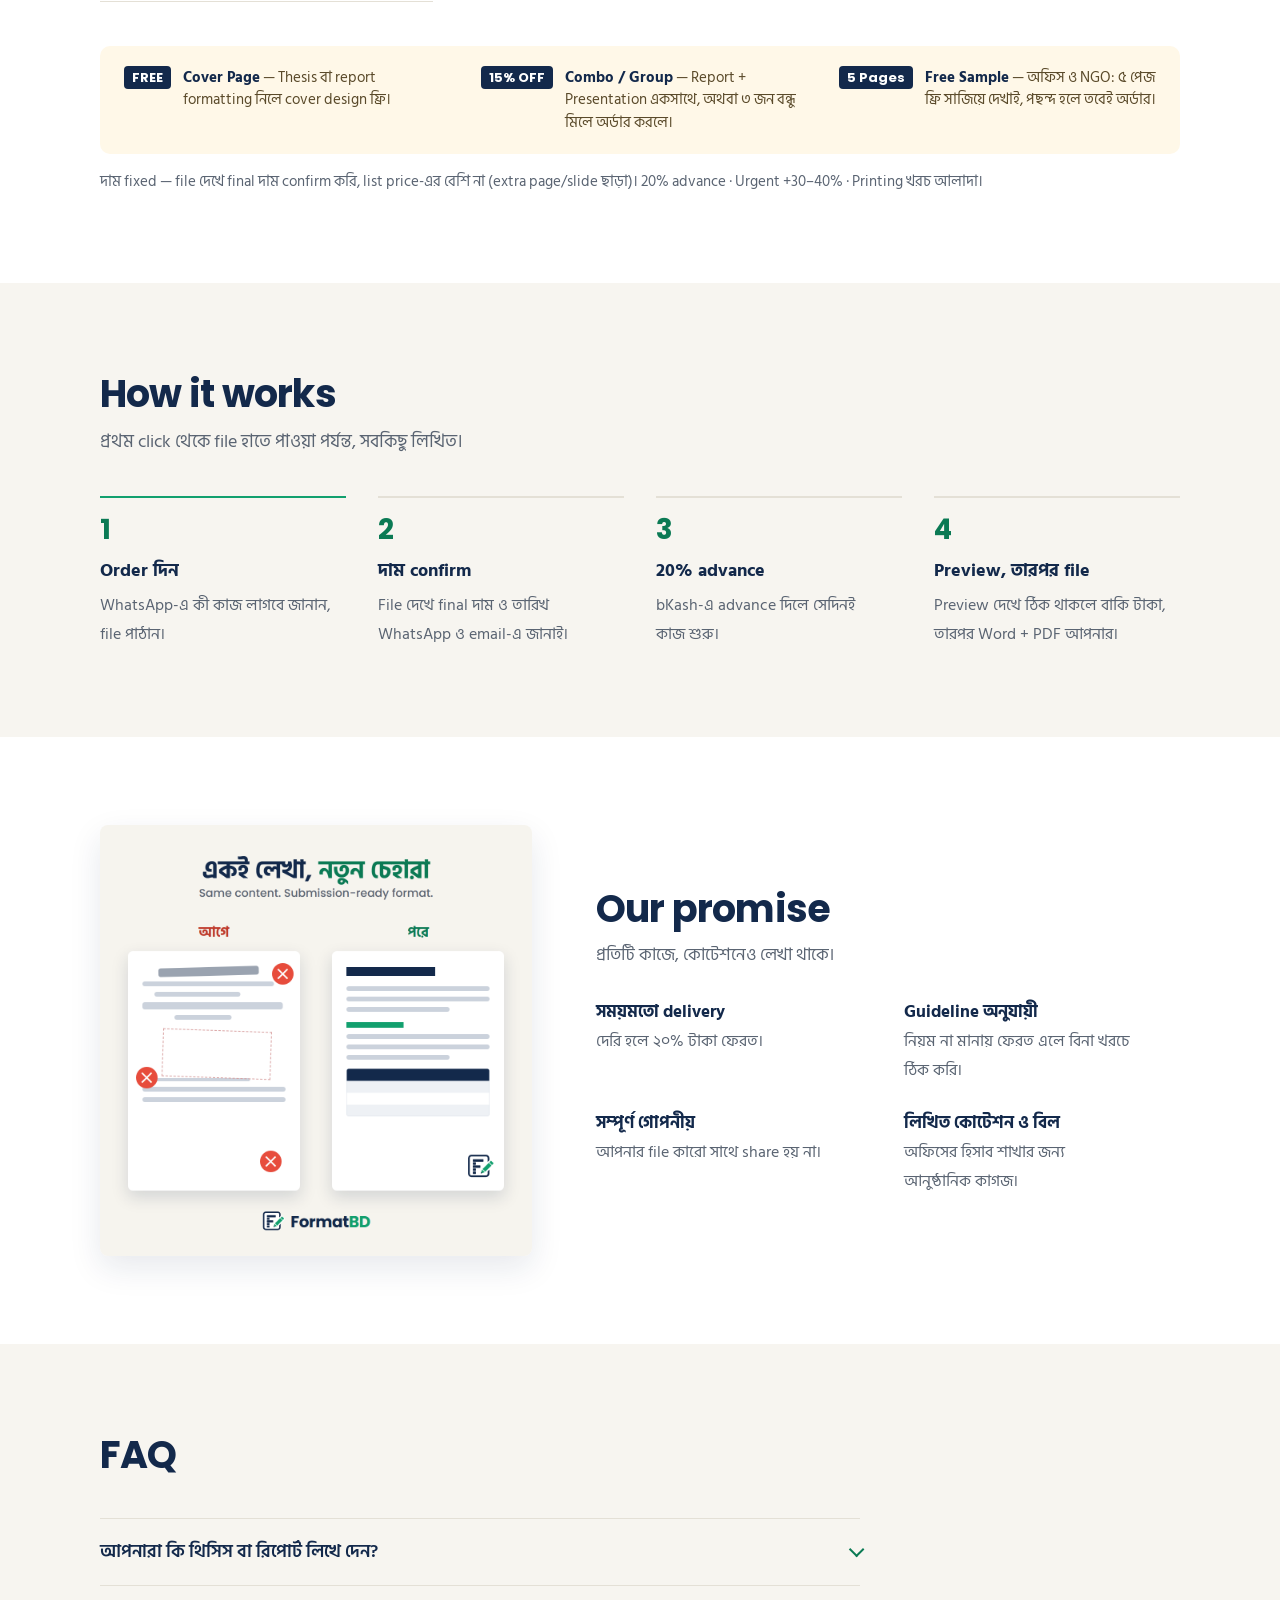
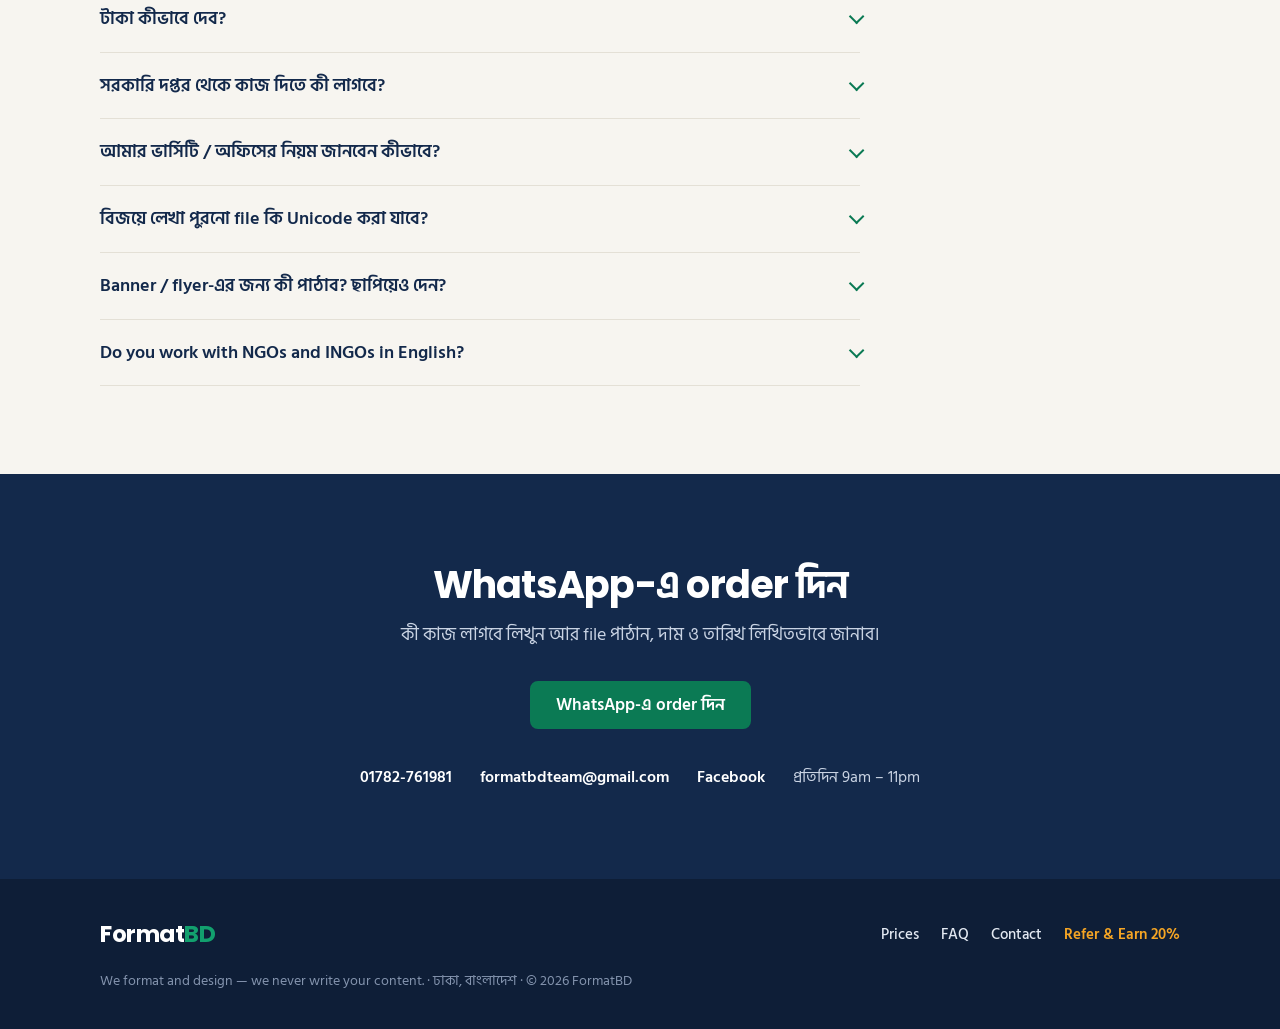
==== commit 98678626: "Simpler homepage; Refer & Earn moves to partner.html - Homepage is one path to ordering: hero, price" ====
--- a/index.html
+++ b/index.html
@@ -8,56 +8,59 @@
 <meta property="og:title" content="FormatBD — Report, Presentation &amp; Design">
 <meta property="og:description" content="Report formatting from ৳1,200 · Presentation from ৳1,500 · Banner &amp; flyer design from ৳500">
 <meta property="og:image" content="assets/fb-cover.png">
+<meta name="theme-color" content="#13294B">
 <link rel="icon" href="assets/favicon.png">
 <link rel="preconnect" href="https://fonts.googleapis.com"><link rel="preconnect" href="https://fonts.gstatic.com" crossorigin>
 <link href="https://fonts.googleapis.com/css2?family=Hind+Siliguri:wght@400;500;600;700&family=Tiro+Bangla&family=Poppins:wght@600;700&display=swap" rel="stylesheet">
 <style>
-  :root { --navy:#13294B; --navy2:#2C4A7A; --green:#0B7A54; --green2:#12A06E; --amber:#F5A524; --paper:#F7F5F0; --ink:#1E2329; --muted:#5A6472; --line:#E4E0D6; --red:#B42318; }
+  :root { --navy:#13294B; --green:#0B7A54; --green2:#12A06E; --amber:#F5A524; --paper:#F7F5F0; --ink:#1E2329; --muted:#5A6472; --line:#E4E0D6; --head:'Poppins','Hind Siliguri',sans-serif; }
   * { box-sizing:border-box; margin:0; padding:0; }
   [hidden] { display:none !important; }
-  html { scroll-behavior:smooth; }
-  body { font-family:'Hind Siliguri',sans-serif; color:var(--ink); background:#fff; line-height:1.7; font-size:17px; }
-  a { color:inherit; }
-  .wrap { max-width:1140px; margin:0 auto; padding:0 20px; }
-  h1, h2 { font-family:'Tiro Bangla','Hind Siliguri',serif; font-weight:400; color:var(--navy); line-height:1.3; text-wrap:balance; }
-  h3 { font-family:'Hind Siliguri',sans-serif; font-weight:600; color:var(--navy); line-height:1.35; }
+  html { scroll-behavior:smooth; scroll-padding-top:72px; }
+  body { font-family:'Hind Siliguri',sans-serif; color:var(--ink); background:#fff; line-height:1.7; font-size:17px; -webkit-font-smoothing:antialiased; }
+  a { color:inherit; text-underline-offset:3px; }
+  ::selection { background:#CDEBDD; color:var(--navy); }
+  :focus-visible { outline:2px solid var(--green2); outline-offset:3px; border-radius:4px; }
+  .wrap { max-width:1120px; margin:0 auto; padding:0 20px; }
+  h1, h2, h3 { font-family:var(--head); color:var(--navy); line-height:1.2; letter-spacing:-.02em; text-wrap:balance; }
+  h2 { font-size:clamp(28px, 3.2vw, 38px); }
   p, li { text-wrap:pretty; }
-  ::selection { background:#CDEBDD; color:var(--navy); }
   .wm { font-family:'Poppins',sans-serif; font-weight:700; letter-spacing:-.02em; } .wm b { color:var(--green2); }
-
-  .util { background:var(--navy); color:#C9D3E3; font-size:14px; }
-  .util .wrap { display:flex; justify-content:space-between; gap:16px; padding-top:7px; padding-bottom:7px; flex-wrap:wrap; }
-  .util a { text-decoration:none; color:#fff; font-weight:600; }
-  .offer-bar { background:#FFF4DC; color:#7A4D00; text-align:center; font-weight:600; font-size:15px; padding:9px 16px; border-bottom:1px solid #F3DDAA; }
-  header { position:sticky; top:0; z-index:10; background:#fff; border-bottom:1px solid var(--line); }
-  header .wrap { display:flex; align-items:center; justify-content:space-between; height:66px; }
+  .muted { color:var(--muted); }
+
+  .btn { display:inline-flex; align-items:center; justify-content:center; gap:8px; min-height:48px; background:var(--green); color:#fff; text-decoration:none; padding:0 24px; border-radius:8px; border:2px solid var(--green); font:600 16.5px 'Hind Siliguri',sans-serif; transition:background .15s, border-color .15s; }
+  .btn:hover { background:#096544; border-color:#096544; }
+  .btn.ghost { background:transparent; color:var(--navy); border-color:#CFC9BB; }
+  .btn.ghost:hover { border-color:var(--navy); background:#fff; }
+
+  .offer-bar { background:#FFF4DC; color:#6B4400; text-align:center; font-weight:600; font-size:14.5px; padding:8px 16px; }
+  header { position:sticky; top:0; z-index:10; background:rgba(255,255,255,.96); border-bottom:1px solid var(--line); }
+  header .wrap { display:flex; align-items:center; justify-content:space-between; height:64px; gap:16px; }
   .logo { display:flex; align-items:center; gap:4px; text-decoration:none; font-size:23px; color:var(--navy); }
-  .logo img { width:34px; height:34px; }
-  nav a { text-decoration:none; margin-left:24px; font-weight:500; color:var(--muted); }
-  nav a:hover { color:var(--navy); }
-  .btn { display:inline-block; background:var(--green); color:#fff; text-decoration:none; padding:11px 22px; border-radius:8px; border:2px solid var(--green); cursor:pointer; font:600 16px 'Hind Siliguri',sans-serif; text-align:center; }
-  .btn:hover { background:#096544; }
-  .btn.line { background:#fff; color:var(--green); }
-  .btn.line:hover { background:#F0F8F4; }
-  nav .btn, nav .btn:hover { margin-left:24px; color:#fff; }
-
-  .hero { background:var(--paper); border-bottom:1px solid var(--line); padding:64px 0 72px; overflow:hidden; }
-  .hero .wrap { display:grid; grid-template-columns:1.15fr .85fr; gap:56px; align-items:center; }
-  .hero-copy { max-width:580px; }
-  .hero h1 { font-family:'Poppins',sans-serif; font-weight:700; letter-spacing:-.025em; font-size:clamp(34px, 4.2vw, 50px); line-height:1.12; margin:0 0 14px; }
-  .hero .tag { font-family:'Tiro Bangla',serif; font-size:27px; line-height:1.4; color:var(--green); margin-bottom:16px; }
-  .hero .lead { font-size:18px; line-height:1.8; color:#3C4550; }
-  .hero .cta { display:flex; gap:12px; flex-wrap:wrap; margin:30px 0 32px; }
-  .chips { display:grid; grid-template-columns:repeat(3,1fr); gap:10px; margin:26px 0 0; }
-  .chip { display:block; text-decoration:none; background:#fff; border:1px solid var(--line); border-left:4px solid var(--green); border-radius:6px; padding:10px 14px; line-height:1.35; }
-  .chip:nth-child(2) { border-left-color:var(--navy); } .chip:nth-child(3) { border-left-color:var(--amber); }
-  .chip span { display:block; font-weight:600; color:var(--navy); font-size:15.5px; }
-  .chip small { color:var(--muted); font-size:14px; } .chip small b { color:var(--green); font-size:17px; }
-  .chip:hover { border-color:var(--green2); }
-  .facts { display:grid; grid-template-columns:repeat(4, 1fr); gap:12px 20px; font-size:14.5px; line-height:1.4; color:var(--muted); border-top:1px solid var(--line); padding-top:20px; }
-  .facts b { display:block; color:var(--navy); font-size:17px; margin-bottom:2px; }
-
-  .sheet { background:#fff; border:1px solid #DAD5C8; box-shadow:0 18px 40px rgba(19,41,75,.12); padding:34px 34px 30px; position:relative; aspect-ratio:1/1.32; max-width:430px; justify-self:end; width:100%; }
+  .logo img { width:32px; height:32px; }
+  nav { display:flex; align-items:center; gap:28px; }
+  nav a:not(.btn) { text-decoration:none; font-weight:500; color:var(--muted); }
+  nav a:not(.btn):hover { color:var(--navy); }
+  nav .btn { min-height:42px; padding:0 18px; font-size:15.5px; }
+
+  /* hero */
+  .hero { background:var(--paper); padding:72px 0 80px; overflow:hidden; }
+  .hero .wrap { display:grid; grid-template-columns:1.2fr .8fr; gap:56px; align-items:center; }
+  .hero h1 { font-size:clamp(38px, 4.8vw, 58px); line-height:1.08; letter-spacing:-.03em; }
+  .hero .tag { font-size:clamp(20px, 2vw, 24px); font-weight:600; color:var(--green); margin:14px 0 10px; }
+  .hero .lead { font-size:18px; color:#3C4550; max-width:30em; }
+  .svc { list-style:none; display:grid; grid-template-columns:repeat(3,1fr); margin:28px 0; background:#fff; border:1px solid var(--line); border-radius:10px; }
+  .svc li + li { border-left:1px solid var(--line); }
+  .svc a { display:block; padding:12px 14px; text-decoration:none; line-height:1.35; font-weight:600; font-size:15.5px; color:var(--navy); white-space:nowrap; }
+  .svc a:hover { background:#F4FAF7; }
+  .svc span { display:block; font-weight:400; font-size:14.5px; color:var(--muted); }
+  .svc b { color:var(--green); font-size:17px; }
+  .cta { display:flex; gap:12px; flex-wrap:wrap; }
+  .facts { list-style:none; display:flex; flex-wrap:wrap; gap:6px 22px; margin-top:22px; font-size:15px; color:var(--muted); }
+  .facts li::before { content:""; display:inline-block; width:7px; height:7px; border-radius:50%; background:var(--green2); margin-right:8px; vertical-align:2px; }
+  .facts b { color:var(--navy); font-weight:600; }
+
+  .sheet { background:#fff; border:1px solid #DAD5C8; box-shadow:0 20px 44px rgba(19,41,75,.12); padding:32px 32px 28px; position:relative; aspect-ratio:1/1.32; max-width:410px; justify-self:end; width:100%; }
   .sheet .org { font-size:12px; color:var(--muted); text-align:center; letter-spacing:.04em; }
   .sheet .t { font-family:'Tiro Bangla',serif; text-align:center; color:var(--navy); font-size:20px; margin:4px 0 2px; }
   .sheet .y { text-align:center; font-size:13px; color:var(--muted); margin-bottom:16px; }
@@ -69,177 +72,136 @@
   .toc li.sub { padding-left:16px; color:var(--muted); }
   .sheet .stamp { position:absolute; right:22px; bottom:20px; display:flex; align-items:center; gap:6px; font-size:12px; color:var(--green); font-weight:600; }
   .sheet .stamp img { width:22px; height:22px; }
-  .slide { position:absolute; left:-64px; bottom:-34px; width:236px; aspect-ratio:16/9; background:var(--navy); border-radius:6px; padding:14px 16px 12px; box-shadow:0 14px 30px rgba(19,41,75,.28); display:flex; flex-direction:column; }
+  .slide { position:absolute; left:-60px; bottom:-30px; width:230px; aspect-ratio:16/9; background:var(--navy); border-radius:6px; padding:14px 16px 12px; box-shadow:0 14px 30px rgba(19,41,75,.28); display:flex; flex-direction:column; }
   .slide .st { font-family:'Tiro Bangla',serif; color:#fff; font-size:14px; line-height:1.2; }
   .slide .ss { color:#9FB0C8; font-size:10.5px; margin-bottom:auto; }
   .slide .bars { display:flex; align-items:flex-end; gap:9px; height:48%; border-bottom:1px solid rgba(255,255,255,.25); }
   .slide .bars i { flex:1; background:#2BC48A; border-radius:2px 2px 0 0; }
   .slide .bars i:nth-child(odd) { background:#C4D0E2; }
-  .flyer { position:absolute; right:-34px; top:-28px; width:128px; aspect-ratio:3/4; background:var(--amber); border-radius:4px; padding:12px 11px; box-shadow:0 14px 30px rgba(19,41,75,.22); transform:rotate(4deg); display:flex; flex-direction:column; color:var(--navy); }
+  .flyer { position:absolute; right:-30px; top:-26px; width:124px; aspect-ratio:3/4; background:var(--amber); border-radius:4px; padding:12px 11px; box-shadow:0 14px 30px rgba(19,41,75,.22); transform:rotate(4deg); display:flex; flex-direction:column; color:var(--navy); }
   .flyer .fk { font-size:9.5px; font-weight:700; letter-spacing:.08em; }
   .flyer .ft { font-family:'Poppins',sans-serif; font-weight:700; font-size:15px; line-height:1.1; margin:6px 0 auto; }
   .flyer .fd { background:var(--navy); color:#fff; font-size:9.5px; font-weight:600; padding:3px 6px; border-radius:2px; align-self:flex-start; }
 
-  section { padding:72px 0; }
-  .sh { display:flex; justify-content:space-between; align-items:flex-end; gap:20px; flex-wrap:wrap; margin-bottom:30px; }
-  .sh h2 { font-size:34px; }
-  .sh p { color:var(--muted); max-width:520px; }
-  .alt { background:var(--paper); border-top:1px solid var(--line); border-bottom:1px solid var(--line); }
-
-  .who { display:flex; flex-wrap:wrap; gap:8px 26px; color:var(--muted); font-size:15px; margin:-8px 0 28px; }
-  .who b { color:var(--navy); font-weight:600; }
-  .menu { display:grid; grid-template-columns:repeat(3,1fr); gap:22px; align-items:start; }
-  .col { background:#fff; border:1px solid var(--line); border-top:4px solid var(--green); border-radius:6px; padding:24px 22px 22px; display:flex; flex-direction:column; }
-  .col:nth-child(2) { border-top-color:var(--navy); } .col:nth-child(3) { border-top-color:var(--amber); }
-  .col-h { padding-bottom:14px; border-bottom:2px solid var(--navy); margin-bottom:4px; }
-  .num { font-family:'Poppins',sans-serif; font-weight:700; font-size:13px; color:var(--muted); letter-spacing:.06em; }
-  .col h3 { font-family:'Poppins',sans-serif; font-weight:700; font-size:22px; letter-spacing:-.015em; margin:2px 0 2px; }
-  .from { color:var(--muted); font-size:15px; } .from b { color:var(--green); font-size:24px; font-weight:700; margin-left:2px; }
-  .col-h p { color:#3C4550; font-size:15.5px; line-height:1.6; margin-top:6px; }
-  .rows { list-style:none; margin-bottom:18px; }
-  .row { display:flex; justify-content:space-between; align-items:flex-start; gap:12px; text-decoration:none; padding:11px 0; border-bottom:1px dashed #DAD5C8; }
+  section { padding:88px 0; }
+  .sh { max-width:640px; margin-bottom:40px; }
+  .sh p { color:var(--muted); margin-top:10px; font-size:17.5px; }
+  .alt { background:var(--paper); }
+
+  /* prices */
+  .menu { display:grid; grid-template-columns:repeat(3,1fr); gap:40px; align-items:start; }
+  .col-h { padding-bottom:12px; border-bottom:2px solid var(--navy); }
+  .col h3 { font-size:22px; }
+  .col-h p { color:var(--muted); font-size:15px; line-height:1.55; margin-top:6px; }
+  .rows { list-style:none; }
+  .row { display:flex; justify-content:space-between; align-items:center; gap:14px; text-decoration:none; padding:13px 26px 13px 0; border-bottom:1px solid var(--line); position:relative; }
+  .row::after { content:""; position:absolute; right:6px; top:50%; width:7px; height:7px; border-right:2px solid #A9B0BA; border-top:2px solid #A9B0BA; transform:translateY(-50%) rotate(45deg); transition:right .15s, border-color .15s; }
+  .row:hover::after { right:2px; border-color:var(--green); }
   .row:hover .nm { color:var(--green); }
   .nm { font-weight:600; color:var(--navy); font-size:16px; line-height:1.35; }
   .nm small { display:block; font-weight:400; color:var(--muted); font-size:13.5px; margin-top:2px; }
-  .pr { text-align:right; white-space:nowrap; line-height:1.25; }
-  .pr s { display:block; color:#8A93A1; font-size:13.5px; }
+  .pr { text-align:right; white-space:nowrap; line-height:1.25; font-variant-numeric:tabular-nums; }
+  .pr s { display:block; color:#687280; font-size:13px; }
   .pr b { color:var(--navy); font-size:18px; }
-  .col .btn { margin-top:auto; }
-  .deals { display:grid; grid-template-columns:repeat(3,1fr); gap:20px; margin-top:28px; }
-  .deal { display:flex; gap:14px; align-items:center; background:#FFF8E8; border:1px dashed #E2B65A; border-radius:6px; padding:16px 18px; }
-  .deal > b { font-family:'Poppins',sans-serif; font-weight:700; color:#fff; background:var(--red); border-radius:4px; padding:6px 10px; font-size:17px; white-space:nowrap; }
-  .deal strong { display:block; color:var(--navy); font-size:17px; }
-  .deal span { color:#5A4A2A; font-size:14.5px; line-height:1.5; }
-  .menu-note { margin-top:18px; color:var(--muted); font-size:15px; }
-
-  .earn { display:grid; grid-template-columns:1fr 1fr; gap:40px; align-items:start; }
-  .earn-big { display:grid; grid-template-columns:1fr 1fr; gap:14px; margin:22px 0; }
-  .earn-big div { background:var(--navy); color:#C9D3E3; border-radius:6px; padding:18px 18px 16px; font-size:15px; line-height:1.5; }
-  .earn-big div:last-child { background:var(--green); color:#E2F5EC; }
-  .earn-big b { display:block; font-family:'Poppins',sans-serif; font-size:38px; color:#fff; line-height:1.1; }
-  .earn-big strong { display:block; color:#fff; font-size:16px; margin-bottom:4px; }
-  .earn ol { padding-left:20px; color:#3C4550; } .earn ol li { padding:3px 0; }
-  .earn .ex { margin-top:16px; background:#FFF8E8; border:1px dashed #E2B65A; border-radius:6px; padding:12px 16px; font-size:15.5px; color:#5A4A2A; }
-  .kicker { display:inline-block; font-size:13px; font-weight:600; letter-spacing:.06em; text-transform:uppercase; color:var(--green); margin-bottom:4px; }
-  .how b { color:var(--navy); }
-  .terms { margin-top:18px; border:1px solid var(--line); border-radius:6px; padding:12px 16px; background:#fff; }
-  .terms summary { font-size:16px; }
-  .terms ol { margin-top:10px; font-size:14.5px; color:#3C4550; } .terms li { padding:3px 0; }
-  .terms .upd { font-size:13px; color:var(--muted); margin-top:8px; }
-  label.chk { display:flex; gap:10px; align-items:flex-start; font-weight:500; color:#3C4550; }
-  label.chk input { width:auto; margin-top:6px; }
-  .stats { display:grid; grid-template-columns:repeat(3,1fr); gap:10px; margin:12px 0; }
-  .stats div { background:#fff; border:1px solid var(--line); border-radius:6px; padding:10px 12px; font-size:13px; color:var(--muted); line-height:1.35; }
-  .stats b { display:block; font-family:'Poppins',sans-serif; font-size:20px; color:var(--navy); }
-  .stats .owe { border-color:var(--green); } .stats .owe b { color:var(--green); }
-  .kit { margin-top:12px; } .kit h4 { color:var(--navy); font-size:16px; margin-bottom:6px; }
-  .kit .post { background:#fff; border:1px dashed #C9C2B1; border-radius:6px; padding:10px 12px; font-size:14.5px; margin-bottom:8px; }
-  .kit .post p { margin-bottom:8px; white-space:pre-line; }
-  .kit button, .kit a.btn { margin:0 6px 4px 0; padding:6px 12px; font-size:13.5px; }
-  .partner { display:grid; gap:16px; }
-  .pbox { background:#EAF6F0; border:1px solid #B7E0CC; border-radius:6px; padding:22px 24px; }
-  .pbox h3 { color:var(--green); font-size:21px; margin-bottom:6px; }
-  .pbox p { color:#3C4550; margin-bottom:14px; }
-  .pcheck { background:var(--paper); }
-  .code-card { background:#fff; border:2px solid var(--green); border-radius:6px; padding:14px 16px; }
-  .code-card b.code { display:block; font-family:'Poppins',sans-serif; font-size:30px; color:var(--navy); letter-spacing:.04em; }
-  .code-card .lnk { font-size:14px; color:var(--muted); word-break:break-all; margin:6px 0 10px; }
-  .code-card button { margin:0 8px 6px 0; padding:7px 14px; font-size:14px; }
-  .steps { display:grid; grid-template-columns:repeat(4,1fr); border:1px solid var(--line); border-radius:6px; overflow:hidden; }
-  .step { padding:24px; border-right:1px solid var(--line); background:#fff; }
-  .step:last-child { border-right:0; }
-  .step .n { font-family:'Tiro Bangla',serif; font-size:30px; color:var(--green); line-height:1; }
-  .step b { display:block; color:var(--navy); font-size:18px; margin:8px 0 4px; }
-  .step span { color:var(--muted); font-size:15px; }
-  .step i { display:block; font-style:normal; font-size:13px; font-weight:600; color:var(--navy2); margin-top:10px; }
-
-  .ba { display:grid; grid-template-columns:.9fr 1.1fr; gap:48px; align-items:center; }
-  .ba img { width:100%; border:1px solid var(--line); border-radius:6px; }
-  .promises { display:grid; grid-template-columns:1fr 1fr; gap:16px; margin-top:22px; }
-  .promise { border-left:3px solid var(--green); padding:4px 0 4px 14px; }
-  .promise b { display:block; color:var(--navy); }
-  .promise span { color:var(--muted); font-size:15px; }
-
-  .faq { max-width:820px; }
-  details { border-bottom:1px solid var(--line); padding:16px 0; }
-  summary { cursor:pointer; font-weight:600; color:var(--navy); font-size:18px; list-style:none; display:flex; justify-content:space-between; gap:12px; }
+  .deals { list-style:none; display:grid; grid-template-columns:repeat(auto-fit,minmax(300px,1fr)); gap:14px 40px; margin-top:44px; padding:20px 24px; background:#FFF8E8; border-radius:10px; }
+  .deals li { display:flex; gap:12px; align-items:baseline; font-size:15px; color:#5A4A2A; line-height:1.5; }
+  .deals b { font-family:'Poppins',sans-serif; font-size:13px; color:#fff; background:var(--navy); border-radius:4px; padding:2px 8px; white-space:nowrap; }
+  .deals strong { color:var(--navy); }
+  .menu-note { margin-top:16px; color:var(--muted); font-size:14.5px; }
+
+  /* how it works */
+  .steps { list-style:none; display:grid; grid-template-columns:repeat(4,1fr); gap:32px; counter-reset:s; }
+  .steps li { border-top:2px solid var(--line); padding-top:18px; counter-increment:s; }
+  .steps li::before { content:counter(s); display:block; font-family:'Poppins',sans-serif; font-weight:700; font-size:28px; color:var(--green); line-height:1; margin-bottom:12px; }
+  .steps li:first-child { border-top-color:var(--green2); }
+  .steps b { display:block; color:var(--navy); font-size:18px; margin-bottom:4px; }
+  .steps span { color:var(--muted); font-size:15.5px; }
+
+  /* promise */
+  .ba { display:grid; grid-template-columns:.85fr 1.15fr; gap:64px; align-items:center; }
+  .ba img { width:100%; height:auto; max-width:440px; border-radius:8px; box-shadow:0 12px 32px rgba(19,41,75,.1); }
+  .promises { list-style:none; display:grid; grid-template-columns:1fr 1fr; gap:24px 32px; margin-top:28px; }
+  .promises b { display:block; color:var(--navy); font-size:17px; }
+  .promises span { color:var(--muted); font-size:15.5px; }
+
+  /* faq */
+  .faq { max-width:760px; border-top:1px solid var(--line); }
+  details { border-bottom:1px solid var(--line); }
+  summary { cursor:pointer; font-weight:600; color:var(--navy); font-size:17.5px; padding:18px 0; list-style:none; display:flex; justify-content:space-between; align-items:center; gap:16px; }
   summary::-webkit-details-marker { display:none; }
-  summary::after { content:"+"; color:var(--green); font-size:22px; line-height:1; }
-  details[open] summary::after { content:"–"; }
-  details p { margin-top:8px; color:#3C4550; }
-
-  .order { display:grid; grid-template-columns:.8fr 1.2fr; gap:40px; align-items:start; }
-  .contact-card { background:var(--navy); color:#C9D3E3; border-radius:6px; padding:28px; }
-  .contact-card h3 { color:#fff; font-size:24px; margin-bottom:12px; }
-  .contact-card .row { padding:10px 0; border-top:1px solid rgba(255,255,255,.12); }
-  .contact-card .row b { display:block; color:#fff; font-size:18px; }
-  .contact-card .row a { color:#fff; text-decoration:none; }
-  form { display:grid; grid-template-columns:1fr 1fr; gap:14px; background:#fff; border:1px solid var(--line); border-radius:6px; padding:28px; }
-  label { font-size:15px; font-weight:600; display:block; margin-bottom:4px; color:var(--navy); }
-  input, select, textarea { width:100%; padding:11px 12px; border:1px solid #CFC9BB; border-radius:6px; font:inherit; font-size:16px; background:#fff; }
-  input:focus, select:focus, textarea:focus { outline:2px solid var(--green2); border-color:var(--green2); }
-  .full { grid-column:1/-1; }
-  .small { font-size:14px; color:var(--muted); }
-
-  footer { background:#0E1E37; color:#C4D0E2; padding:40px 0 28px; font-size:15px; }
-  footer .wrap { display:grid; grid-template-columns:1.4fr 1fr 1fr; gap:28px; }
-  footer h4 { color:#fff; font-size:16px; margin-bottom:8px; }
-  footer a { color:#fff; text-decoration:none; }
-  footer .en { grid-column:1/-1; border-top:1px solid rgba(255,255,255,.1); padding-top:16px; font-size:14px; }
-  .float { position:fixed; right:16px; bottom:16px; background:#0E7A3C; color:#fff; border-radius:8px; padding:12px 18px; font-weight:600; text-decoration:none; box-shadow:0 8px 24px rgba(0,0,0,.2); z-index:20; }
+  summary::after { content:""; flex:none; width:9px; height:9px; border-right:2px solid var(--green); border-bottom:2px solid var(--green); transform:rotate(45deg) translateY(-3px); transition:transform .2s; }
+  details[open] summary::after { transform:rotate(-135deg) translateY(-3px); }
+  details p { padding:0 0 18px; color:#3C4550; max-width:65ch; }
+
+  /* order */
+  .order { background:var(--navy); color:#C9D3E3; text-align:center; }
+  .order h2 { color:#fff; }
+  .order .lead { font-size:18px; margin:12px auto 30px; max-width:34em; }
+  .order .cta { justify-content:center; }
+  .order .btn.ghost { color:#fff; border-color:rgba(255,255,255,.35); }
+  .order .btn.ghost:hover { border-color:#fff; background:rgba(255,255,255,.06); }
+  .contact { list-style:none; display:flex; flex-wrap:wrap; justify-content:center; gap:8px 28px; margin-top:36px; font-size:15.5px; }
+  .contact a { color:#fff; text-decoration:none; font-weight:600; } .contact a:hover { text-decoration:underline; }
+  #my-jobs { margin-top:18px; font-size:15px; } #my-jobs a { color:#fff; }
+
+  footer { background:#0E1E37; color:#AFBBD0; padding:36px 0; font-size:15px; }
+  footer .wrap { display:flex; flex-wrap:wrap; justify-content:space-between; gap:16px 32px; align-items:center; }
+  footer nav { gap:22px; flex-wrap:wrap; }
+  footer nav a:not(.btn) { color:#E3E9F2; }
+  footer nav a.earn { color:var(--amber); font-weight:600; }
+  footer small { flex-basis:100%; font-size:13.5px; color:#8494AE; }
+  .float { position:fixed; right:16px; bottom:16px; width:54px; height:54px; border-radius:50%; background:#1F9E55; display:grid; place-items:center; box-shadow:0 6px 20px rgba(0,0,0,.22); z-index:20; transition:transform .15s; }
+  .float:hover { transform:translateY(-2px); }
+  .float svg { width:28px; height:28px; fill:#fff; }
 
   @media (max-width:900px) {
-    .hero .wrap, .ba, .order, .earn { grid-template-columns:1fr; }
-    .sheet { justify-self:center; margin-bottom:30px; }
-    .slide { left:-10px; width:200px; }
-    .flyer { right:-6px; width:110px; }
-    .menu, .deals { grid-template-columns:1fr; }
-    .steps { grid-template-columns:1fr 1fr; } .step:nth-child(2) { border-right:0; } .step:nth-child(-n+2) { border-bottom:1px solid var(--line); }
+    .hero { padding:48px 0 64px; }
+    .hero .wrap, .ba { grid-template-columns:1fr; gap:48px; }
+    .sheet { justify-self:center; max-width:340px; }
+    .slide { left:-14px; width:190px; } .flyer { right:-8px; width:104px; }
+    .menu, .deals { grid-template-columns:1fr; } .menu { gap:48px; }
+    .steps { grid-template-columns:1fr 1fr; }
     nav a:not(.btn) { display:none; }
-    .facts { grid-template-columns:repeat(2, auto); }
-    footer .wrap { grid-template-columns:1fr; }
+    footer nav a:not(.btn) { display:inline; }
+    section { padding:64px 0; }
   }
   @media (max-width:560px) {
     body { font-size:16px; }
-    .hero { padding:40px 0 48px; } .hero .tag { font-size:22px; } .facts { gap:14px 16px; }
-    section { padding:52px 0; } .sh h2 { font-size:28px; }
-    .steps, form, .promises { grid-template-columns:1fr; } .step { border-right:0; border-bottom:1px solid var(--line); }
-    .util .hours { display:none; }
-    nav .btn { padding:8px 14px; }
-    .chips { grid-template-columns:1fr; }
-    .stats { grid-template-columns:1fr 1fr; }
+    .svc { grid-template-columns:1fr; }
+    .svc li + li { border-left:0; border-top:1px solid var(--line); }
+    .svc a { display:flex; justify-content:space-between; align-items:baseline; }
+    .cta .btn { flex:1 1 100%; }
+    .steps, .promises { grid-template-columns:1fr; gap:24px; }
     .sheet { padding:24px 20px; }
+    .offer-bar { font-size:13.5px; }
   }
+  @media (prefers-reduced-motion:reduce) { html { scroll-behavior:auto; } * { transition:none !important; } }
 </style>
 </head>
 <body>
-<div class="util"><div class="wrap">
-  <span>Phone / WhatsApp: <a class="js-tel" href="#">01782-761981</a></span>
-  <span class="hours">Every day 9am – 11pm · <a class="js-mail" href="#">formatbdteam@gmail.com</a></span>
-</div></div>
 <div class="offer-bar">November Offer: Thesis-এর সাথে Cover FREE · Report + Presentation combo 15% OFF · Office / NGO: 5 pages free sample — 30 Nov পর্যন্ত</div>
 <header><div class="wrap">
-  <a class="logo" href="#"><img src="assets/logo-icon.svg" alt=""><span class="wm">Format<b>BD</b></span></a>
-  <nav><a href="#services">Services &amp; Prices</a><a href="#earn">Refer &amp; Earn</a><a href="#process">How it works</a><a href="#faq">FAQ</a><a class="btn" href="#order">Get a Quote</a></nav>
+  <a class="logo" href="./" aria-label="FormatBD home"><img src="assets/logo-icon.svg" alt=""><span class="wm">Format<b>BD</b></span></a>
+  <nav aria-label="Main"><a href="#services">Prices</a><a href="#process">How it works</a><a href="#faq">FAQ</a><a class="btn" href="order.html">Order দিন</a></nav>
 </div></header>
 
+<main>
 <div class="hero"><div class="wrap">
-  <div class="hero-copy">
+  <div>
     <h1>Report, Presentation &amp; Design</h1>
     <p class="tag">লেখা আপনার, সাজানো আমাদের।</p>
-    <p class="lead">আমরা ৩টা কাজ করি — <b>report formatting</b>, <b>presentation</b> আর <b>banner / flyer design</b>। দাম fixed, আগেই লেখা আছে। File পাঠান, 24–72 ঘণ্টায় Word + PDF হাতে পান।</p>
-    <div class="chips">
-      <a class="chip" href="#svc-report"><span>Report Formatting</span><small>from <b>৳1,200</b></small></a>
-      <a class="chip" href="#svc-slides"><span>Presentation</span><small>from <b>৳1,500</b></small></a>
-      <a class="chip" href="#svc-design"><span>Banner &amp; Flyer</span><small>from <b>৳500</b></small></a>
-    </div>
-    <div class="cta"><a class="btn" href="#order">Get a Free Quote</a><a class="btn line" href="#services">See All Prices</a></div>
-    <div class="facts">
-      <div><b>24–72 hrs</b>delivery</div>
-      <div><b>2 rounds</b>of free revisions</div>
-      <div><b>Word + PDF</b>both files included</div>
-      <div><b>50% advance</b>rest on delivery</div>
-    </div>
+    <p class="lead">File পাঠান, 24–72 ঘণ্টায় সুন্দর করে সাজানো Word + PDF হাতে পান। দাম fixed, আগেই লেখা।</p>
+    <ul class="svc">
+      <li><a href="#svc-report">Report Formatting<span>from <b>৳1,200</b></span></a></li>
+      <li><a href="#svc-slides">Presentation<span>from <b>৳1,500</b></span></a></li>
+      <li><a href="#svc-design">Banner &amp; Flyer<span>from <b>৳500</b></span></a></li>
+    </ul>
+    <div class="cta"><a class="btn" href="order.html">Order দিন · free estimate</a><a class="btn ghost" href="#services">সব দাম দেখুন</a></div>
+    <ul class="facts">
+      <li><b>24–72 ঘণ্টা</b> delivery</li>
+      <li><b>2 বার</b> free revision</li>
+      <li>মাত্র <b>20% advance</b></li>
+    </ul>
   </div>
   <div class="sheet" aria-label="Sample formatted report page">
     <div class="org">প্রকল্প বাস্তবায়ন ইউনিট</div>
@@ -264,282 +226,127 @@
   </div>
 </div></div>
 
-<section id="services" class="alt"><div class="wrap">
-  <div class="sh"><h2>Services &amp; Prices</h2><p>যে কাজ লাগবে, সেটার পাশে দাম লেখা আছে। লাইনে click করুন — order form নিজে থেকেই পূরণ হয়ে যাবে।</p></div>
-  <div class="who"><span><b>Govt office</b> ও project</span><span><b>NGO / INGO</b></span><span><b>Student</b></span><span><b>Business</b> ও event</span></div>
+<section id="services"><div class="wrap">
+  <div class="sh"><h2>Prices</h2><p>Govt office, NGO, student বা business: যে কাজ লাগবে, তার পাশে দাম লেখা। যেকোনো লাইনে click করলেই order শুরু।</p></div>
 <!--PRICING-->
 <div class="menu">
-<div class="col" id="svc-report"><div class="col-h"><span class="num">01</span><h3>Report Formatting</h3><div class="from">from <b>৳1,200</b></div><p>রিপোর্ট, থিসিস ও অফিসিয়াল ডকুমেন্ট — আপনার guideline মেনে সাজানো, Word + PDF।</p></div><ul class="rows">
-<li><a class="row js-pkg" href="#order" data-svc="0" data-who="0" data-pkg="Govt / Office Report (৳12,000)"><span class="nm">Govt / Office Report<small>40 pages পর্যন্ত + cover · extra page ৳250</small></span><span class="pr"><s>৳15,000</s><b>৳12,000</b></span></a></li>
-<li><a class="row js-pkg" href="#order" data-svc="0" data-who="1" data-pkg="NGO / Donor Report (৳16,000)"><span class="nm">NGO / Donor Report<small>40 pages পর্যন্ত + cover · extra page ৳350</small></span><span class="pr"><s>৳19,000</s><b>৳16,000</b></span></a></li>
-<li><a class="row js-pkg" href="#order" data-svc="0" data-who="1" data-pkg="Annual Report (৳35,000)"><span class="nm">Annual Report<small>60 pages + cover + 6 infographics</small></span><span class="pr"><s>৳41,000</s><b>৳35,000</b></span></a></li>
-<li><a class="row js-pkg" href="#order" data-svc="0" data-who="2" data-pkg="Thesis / Internship Report (৳1,200)"><span class="nm">Thesis / Internship Report<small>75 pages পর্যন্ত · TOC, page number, Word + PDF</small></span><span class="pr"><s>৳1,500</s><b>৳1,200</b></span></a></li>
-<li><a class="row js-pkg" href="#order" data-svc="0" data-who="2" data-pkg="Thesis + Cover + References (৳1,900)"><span class="nm">Thesis + Cover + References<small>75 pages পর্যন্ত · APA / IEEE / Harvard</small></span><span class="pr"><s>৳2,300</s><b>৳1,900</b></span></a></li>
-<li><a class="row js-pkg" href="#order" data-svc="0" data-who="0" data-pkg="Bijoy → Unicode (৳10/page)"><span class="nm">Bijoy → Unicode<small>প্রতি page · প্রথম 20 pages FREE</small></span><span class="pr"><s>৳15</s><b>৳10/page</b></span></a></li>
-</ul><a class="btn line js-pkg" href="#order" data-svc="0" data-pkg="Report Formatting">Order Report Formatting</a></div>
-<div class="col" id="svc-slides"><div class="col-h"><span class="num">02</span><h3>Presentation</h3><div class="from">from <b>৳1,500</b></div><p>মিটিং, ডোনার বা ডিফেন্সের জন্য clean slides — আপনার data থেকে chart সহ।</p></div><ul class="rows">
-<li><a class="row js-pkg" href="#order" data-svc="1" data-who="0" data-pkg="Office / Meeting Presentation (৳5,000)"><span class="nm">Office / Meeting Presentation<small>15 slides পর্যন্ত · extra slide ৳400</small></span><span class="pr"><s>৳6,000</s><b>৳5,000</b></span></a></li>
-<li><a class="row js-pkg" href="#order" data-svc="1" data-who="1" data-pkg="NGO / Donor Presentation (৳7,000)"><span class="nm">NGO / Donor Presentation<small>15 slides পর্যন্ত · charts + infographics</small></span><span class="pr"><s>৳9,000</s><b>৳7,000</b></span></a></li>
-<li><a class="row js-pkg" href="#order" data-svc="1" data-who="2" data-pkg="Class / Defence Presentation (৳1,500)"><span class="nm">Class / Defence Presentation<small>15 slides পর্যন্ত · extra slide ৳150</small></span><span class="pr"><s>৳2,000</s><b>৳1,500</b></span></a></li>
-<li><a class="row js-pkg" href="#order" data-svc="1" data-who="2" data-pkg="Thesis + Defence Combo (৳3,200)"><span class="nm">Thesis + Defence Combo<small>formatting + cover + 15 slides</small></span><span class="pr"><s>৳4,550</s><b>৳3,200</b></span></a></li>
-</ul><a class="btn line js-pkg" href="#order" data-svc="1" data-pkg="Presentation">Order Presentation</a></div>
-<div class="col" id="svc-design"><div class="col-h"><span class="num">03</span><h3>Banner, Flyer &amp; Design</h3><div class="from">from <b>৳500</b></div><p>Banner, flyer, poster, cover, certificate — ছাপার উপযোগী print-ready file।</p></div><ul class="rows">
-<li><a class="row js-pkg" href="#order" data-svc="2" data-pkg="Facebook / Social Post (৳500)"><span class="nm">Facebook / Social Post<small>1 design · 2 revisions</small></span><span class="pr"><s>৳700</s><b>৳500</b></span></a></li>
-<li><a class="row js-pkg" href="#order" data-svc="2" data-pkg="Flyer / Leaflet (৳1,200)"><span class="nm">Flyer / Leaflet<small>A4 বা A5 · one side</small></span><span class="pr"><s>৳1,500</s><b>৳1,200</b></span></a></li>
-<li><a class="row js-pkg" href="#order" data-svc="2" data-pkg="Banner / X-Stand / Roll-up (৳1,500)"><span class="nm">Banner / X-Stand / Roll-up<small>যেকোনো size · print-ready PDF</small></span><span class="pr"><s>৳2,000</s><b>৳1,500</b></span></a></li>
-<li><a class="row js-pkg" href="#order" data-svc="2" data-pkg="Poster / Stage Backdrop (৳2,000)"><span class="nm">Poster / Stage Backdrop<small>event, seminar, workshop</small></span><span class="pr"><s>৳2,500</s><b>৳2,000</b></span></a></li>
-<li><a class="row js-pkg" href="#order" data-svc="2" data-pkg="Cover Page Design (৳800)"><span class="nm">Cover Page Design<small>thesis / report cover · office cover ৳3,000</small></span><span class="pr"><s>৳1,000</s><b>৳800</b></span></a></li>
-<li><a class="row js-pkg" href="#order" data-svc="2" data-pkg="Certificate / Invitation Card (৳800)"><span class="nm">Certificate / Invitation Card<small>নাম বসিয়ে দেওয়া সহ</small></span><span class="pr"><s>৳1,000</s><b>৳800</b></span></a></li>
-</ul><a class="btn line js-pkg" href="#order" data-svc="2" data-pkg="Banner, Flyer &amp; Design">Order Banner, Flyer &amp; Design</a></div>
+<div class="col" id="svc-report"><div class="col-h"><h3>Report Formatting</h3><p>রিপোর্ট, থিসিস ও অফিসিয়াল ডকুমেন্ট — আপনার guideline মেনে সাজানো, Word + PDF।</p></div><ul class="rows">
+<li><a class="row" href="order.html?pkg=gov-report"><span class="nm">Govt / Office Report<small>40 pages পর্যন্ত + cover · extra page ৳250</small></span><span class="pr"><s>৳15,000</s><b>৳12,000</b></span></a></li>
+<li><a class="row" href="order.html?pkg=ngo-report"><span class="nm">NGO / Donor Report<small>40 pages পর্যন্ত + cover · extra page ৳350</small></span><span class="pr"><s>৳19,000</s><b>৳16,000</b></span></a></li>
+<li><a class="row" href="order.html?pkg=ngo-annual"><span class="nm">Annual Report<small>60 pages + cover + 6 infographics</small></span><span class="pr"><s>৳41,000</s><b>৳35,000</b></span></a></li>
+<li><a class="row" href="order.html?pkg=stu-basic"><span class="nm">Thesis / Internship Report<small>75 pages পর্যন্ত · TOC, page number, Word + PDF</small></span><span class="pr"><s>৳1,500</s><b>৳1,200</b></span></a></li>
+<li><a class="row" href="order.html?pkg=stu-complete"><span class="nm">Thesis + Cover + References<small>75 pages পর্যন্ত · APA / IEEE / Harvard</small></span><span class="pr"><s>৳2,300</s><b>৳1,900</b></span></a></li>
+<li><a class="row" href="order.html?pkg=gov-unicode"><span class="nm">Bijoy → Unicode<small>প্রতি page · প্রথম 20 pages FREE</small></span><span class="pr"><s>৳15</s><b>৳10/page</b></span></a></li>
+</ul></div>
+<div class="col" id="svc-slides"><div class="col-h"><h3>Presentation</h3><p>মিটিং, ডোনার বা ডিফেন্সের জন্য clean slides — আপনার data থেকে chart সহ।</p></div><ul class="rows">
+<li><a class="row" href="order.html?pkg=gov-meeting"><span class="nm">Office / Meeting Presentation<small>15 slides পর্যন্ত · extra slide ৳400</small></span><span class="pr"><s>৳6,000</s><b>৳5,000</b></span></a></li>
+<li><a class="row" href="order.html?pkg=ngo-deck"><span class="nm">NGO / Donor Presentation<small>15 slides পর্যন্ত · charts + infographics</small></span><span class="pr"><s>৳9,000</s><b>৳7,000</b></span></a></li>
+<li><a class="row" href="order.html?pkg=stu-slides"><span class="nm">Class / Defence Presentation<small>15 slides পর্যন্ত · extra slide ৳150</small></span><span class="pr"><s>৳2,000</s><b>৳1,500</b></span></a></li>
+<li><a class="row" href="order.html?pkg=stu-defense"><span class="nm">Thesis + Defence Combo<small>formatting + cover + 15 slides</small></span><span class="pr"><s>৳4,550</s><b>৳3,200</b></span></a></li>
+</ul></div>
+<div class="col" id="svc-design"><div class="col-h"><h3>Banner, Flyer &amp; Design</h3><p>Banner, flyer, poster, cover, certificate — ছাপার উপযোগী print-ready file।</p></div><ul class="rows">
+<li><a class="row" href="order.html?pkg=dsn-social"><span class="nm">Facebook / Social Post<small>1 design · 2 revisions</small></span><span class="pr"><s>৳700</s><b>৳500</b></span></a></li>
+<li><a class="row" href="order.html?pkg=dsn-flyer"><span class="nm">Flyer / Leaflet<small>A4 বা A5 · one side</small></span><span class="pr"><s>৳1,500</s><b>৳1,200</b></span></a></li>
+<li><a class="row" href="order.html?pkg=dsn-banner"><span class="nm">Banner / X-Stand / Roll-up<small>যেকোনো size · print-ready PDF</small></span><span class="pr"><s>৳2,000</s><b>৳1,500</b></span></a></li>
+<li><a class="row" href="order.html?pkg=dsn-poster"><span class="nm">Poster / Stage Backdrop<small>event, seminar, workshop</small></span><span class="pr"><s>৳2,500</s><b>৳2,000</b></span></a></li>
+<li><a class="row" href="order.html?pkg=dsn-cover"><span class="nm">Cover Page Design<small>thesis / report cover · office cover ৳3,000</small></span><span class="pr"><s>৳1,000</s><b>৳800</b></span></a></li>
+<li><a class="row" href="order.html?pkg=dsn-cert"><span class="nm">Certificate / Invitation Card<small>নাম বসিয়ে দেওয়া সহ</small></span><span class="pr"><s>৳1,000</s><b>৳800</b></span></a></li>
+</ul></div>
 </div>
-<div class="deals"><div class="deal"><b>FREE</b><div><strong>Cover Page</strong><span>Thesis বা report formatting নিলে cover design ফ্রি।</span></div></div><div class="deal"><b>15% OFF</b><div><strong>Combo / Group</strong><span>Report + Presentation একসাথে, অথবা ৩ জন বন্ধু মিলে অর্ডার করলে।</span></div></div><div class="deal"><b>5 Pages</b><div><strong>Free Sample</strong><span>অফিস ও NGO: ৫ পেজ ফ্রি সাজিয়ে দেখাই, পছন্দ হলে তবেই অর্ডার।</span></div></div></div>
-<p class="menu-note">সব দাম fixed — file দেখে final quote দিই, list price-এর বেশি না (extra page/slide ছাড়া)। 50% advance · Urgent delivery +30–40% · Printing খরচ দামে ধরা নেই।</p>
+<ul class="deals"><li><b>FREE</b><span><strong>Cover Page</strong> — Thesis বা report formatting নিলে cover design ফ্রি।</span></li><li><b>15% OFF</b><span><strong>Combo / Group</strong> — Report + Presentation একসাথে, অথবা ৩ জন বন্ধু মিলে অর্ডার করলে।</span></li><li><b>5 Pages</b><span><strong>Free Sample</strong> — অফিস ও NGO: ৫ পেজ ফ্রি সাজিয়ে দেখাই, পছন্দ হলে তবেই অর্ডার।</span></li></ul>
+<p class="menu-note">দাম fixed — file দেখে final দাম confirm করি, list price-এর বেশি না (extra page/slide ছাড়া)। 20% advance · Urgent +30–40% · Printing খরচ আলাদা।</p>
 <!--/PRICING-->
 </div></section>
 
-<section id="earn"><div class="wrap earn">
+<section id="process" class="alt"><div class="wrap">
+  <div class="sh"><h2>How it works</h2><p>প্রথম click থেকে file হাতে পাওয়া পর্যন্ত, সবকিছু লিখিত।</p></div>
+  <ol class="steps">
+    <li><b>Order দিন</b><span data-wa="WhatsApp-এ কী কাজ লাগবে জানান, file পাঠান।">Service বাছুন, file upload করুন, সাথে সাথে estimate দেখুন। ৩–৪ মিনিট।</span></li>
+    <li><b>দাম confirm</b><span>File দেখে final দাম ও তারিখ WhatsApp ও email-এ জানাই।</span></li>
+    <li><b>20% advance</b><span>bKash-এ advance দিলে সেদিনই কাজ শুরু।</span></li>
+    <li><b>Preview, তারপর file</b><span>Preview দেখে ঠিক থাকলে বাকি টাকা, তারপর Word + PDF আপনার।</span></li>
+  </ol>
+</div></section>
+
+<section><div class="wrap ba">
+  <img src="assets/post-before-after.png" alt="একই লেখা — formatting-এর আগে ও পরে" loading="lazy" width="1080" height="1080">
   <div>
-    <span class="kicker">FormatBD Partner Program</span>
-    <h2 style="font-size:34px">Refer &amp; Earn</h2>
-    <p style="color:var(--muted);margin-top:6px">বন্ধু, ক্লাসমেট বা অফিসের কাউকে FormatBD-তে পাঠান — প্রতিটি paid order থেকে আয় করুন। Student, freelancer, office staff — যে কেউ apply করতে পারেন, কোনো খরচ নেই।</p>
-    <div class="earn-big">
-      <div><b class="r-comm">20%</b><strong>আপনার commission</strong>আপনার code বা link দিয়ে আসা প্রতিটি paid order-এর</div>
-      <div><b class="r-cust">10%</b><strong>Customer-এর ছাড়</strong>আপনার code ব্যবহার করলে customer পান সরাসরি ছাড়</div>
-    </div>
-    <ol class="how">
-      <li><b>Apply করুন</b> — পাশের form, ২ মিনিট। তারপর Partner WhatsApp group-এ join করুন।</li>
-      <li><b>Approve হলে code পাবেন</b> — ২৪ ঘণ্টার মধ্যে review। Code ও link দেখা যাবে Partner Dashboard-এ।</li>
-      <li><b>Share করুন</b> — Dashboard-এ ready post, WhatsApp ও Facebook share button আছে।</li>
-      <li><b>Payment পান</b> — <span class="r-pay">প্রতি বৃহস্পতিবার bKash-এ (minimum ৳300)</span>।</li>
-    </ol>
-    <p class="ex r-ex">উদাহরণ: ৳12,000-এর office report → customer পান ৳1,200 ছাড়, আপনি পান ৳2,160।</p>
-    <details id="terms" class="terms"><summary>Partner Program Terms (নিয়মাবলি)</summary>
-<!--TERMS-->
-<ol><li>Commission: customer-এর <b>পুরো payment হওয়ার পর</b> order price-এর 20%। Advance বা অর্ধেক payment-এ commission হয় না।</li><li>Customer আপনার code দিলে বা আপনার link দিয়ে এসে 30 দিনের মধ্যে order করলে order-টি আপনার।</li><li>Payment প্রতি বৃহস্পতিবার bKash-এ, যখন পাওনা ৳300 বা বেশি। কম হলে পরের সপ্তাহে যোগ হবে।</li><li>Refund বা cancel হলে সেই order-এর commission বাতিল।</li><li>নিজের order-এ নিজের code চলবে না। এক customer-এর জন্য একটাই code।</li><li>Spam, ভুয়া review, ভুল দাম বা "আমরা thesis লিখে দিই" ধরনের দাবি করা যাবে না — FormatBD শুধু formatting ও design করে।</li><li>"FormatBD" নামে paid ad, page বা group খোলা যাবে না; নিজেকে FormatBD staff হিসেবে পরিচয় দেওয়া যাবে না।</li><li>নিয়ম বা commission বদলালে partner group-এ 7 দিন আগে জানানো হবে। Fraud বা নিয়ম ভাঙলে partnership বাতিল ও বাকি commission বাতিল।</li></ol>
-<!--/TERMS-->
-    </details>
+    <h2>Our promise</h2>
+    <p class="muted" style="margin-top:10px">প্রতিটি কাজে, কোটেশনেও লেখা থাকে।</p>
+    <ul class="promises">
+      <li><b>সময়মতো delivery</b><span>দেরি হলে ২০% টাকা ফেরত।</span></li>
+      <li><b>Guideline অনুযায়ী</b><span>নিয়ম না মানায় ফেরত এলে বিনা খরচে ঠিক করি।</span></li>
+      <li><b>সম্পূর্ণ গোপনীয়</b><span>আপনার file কারো সাথে share হয় না।</span></li>
+      <li><b>লিখিত কোটেশন ও বিল</b><span>অফিসের হিসাব শাখার জন্য আনুষ্ঠানিক কাগজ।</span></li>
+    </ul>
   </div>
-  <div class="partner">
-  <form id="af">
-    <div class="full"><h3 style="font-size:24px">Apply as a Partner</h3><p class="small">Approve হলে আপনার নিজের code ও share link তৈরি হবে — সব Partner Dashboard-এ।</p></div>
-    <div><label for="a-name">Your name</label><input id="a-name" name="name" required autocomplete="name"></div>
-    <div><label for="a-phone">WhatsApp number</label><input id="a-phone" name="phone" inputmode="tel" required autocomplete="tel"></div>
-    <div><label for="a-bkash">bKash number (payment)</label><input id="a-bkash" name="bkash" inputmode="tel" required></div>
-    <div><label for="a-org">University / Office</label><input id="a-org" name="org"></div>
-    <div><label for="a-where">কোথায় share করবেন?</label><select id="a-where" name="where"><option>Batch / class group</option><option>Facebook group or page</option><option>Office / colleagues</option><option>YouTube / TikTok</option><option>Other</option></select></div>
-    <div><label for="a-aud">কতজনের কাছে পৌঁছাতে পারবেন?</label><select id="a-aud" name="audience"><option>Under 50</option><option>50–200</option><option>200–1,000</option><option>1,000+</option></select></div>
-    <div class="full"><label for="a-social">Facebook profile / page link (optional)</label><input id="a-social" name="social" placeholder="facebook.com/yourname"></div>
-    <label class="full chk"><input type="checkbox" id="a-terms" required> আমি <a href="#terms" class="js-terms">Partner Program Terms</a> পড়েছি ও মেনে নিচ্ছি।</label>
-    <div class="full"><button class="btn" type="submit">Apply Now</button> <span id="af-err" class="small" style="color:var(--red)"></span></div>
-  </form>
-  <div id="af-done" class="pbox" hidden>
-    <h3>✓ Application পেয়েছি <span id="af-id"></span></h3>
-    <p id="af-msg">২৪ ঘণ্টার মধ্যে review করে জানাব। এখনই Partner group-এ join করুন — approve হলে নিচের Partner Dashboard-এ আপনার code দেখতে পাবেন।</p>
-    <a id="af-group" class="btn js-group" href="#" target="_blank" rel="noopener">Join Partner WhatsApp Group</a>
+</div></section>
+
+<section id="faq" class="alt"><div class="wrap">
+  <div class="sh"><h2>FAQ</h2></div>
+  <div class="faq">
+    <details><summary>আপনারা কি থিসিস বা রিপোর্ট লিখে দেন?</summary><p>না। আমরা শুধু formatting, design আর রূপান্তরের কাজ করি। লেখা ও গবেষণা আপনার নিজের, তাই ভার্সিটি বা অফিসে কোনো সমস্যা হয় না।</p></details>
+    <details><summary>টাকা কীভাবে দেব?</summary><p>দাম confirm হলে 20% advance bKash-এ, preview দেখে বাকিটা। প্রতিষ্ঠান কোটেশন ও কার্যাদেশ অনুযায়ী ব্যাংক বা চেকে দিতে পারে।</p></details>
+    <details><summary>সরকারি দপ্তর থেকে কাজ দিতে কী লাগবে?</summary><p>নথির কপি ও প্রয়োজনীয় ফরম্যাট জানালেই লিখিত কোটেশন পাঠাই। কার্যাদেশ পাওয়ার পর কাজ শুরু, কাজ শেষে বিল।</p></details>
+    <details><summary>আমার ভার্সিটি / অফিসের নিয়ম জানবেন কীভাবে?</summary><p>Guideline বা আগের কোনো অনুমোদিত কপি পাঠান, আমরা হুবহু সেই নিয়মে সাজাই।</p></details>
+    <details><summary>বিজয়ে লেখা পুরনো file কি Unicode করা যাবে?</summary><p>হ্যাঁ। SutonnyMJ / বিজয়ের লেখা Unicode-এ রূপান্তর করে নিকস বা সোলায়মানলিপি ফন্টে সাজাই, যুক্তবর্ণ ও বানান মিলিয়ে দেখি। প্রথম ২০ পৃষ্ঠা ফ্রি।</p></details>
+    <details><summary>Banner / flyer-এর জন্য কী পাঠাব? ছাপিয়েও দেন?</summary><p>লেখা (title, তারিখ, ঠিকানা), logo, ছবি আর size পাঠান (যেমন banner 6×3 ft)। আমরা print-ready file (PDF, CMYK) দিই, যেকোনো press থেকে ছাপাতে পারবেন। ছাপার খরচ দামে ধরা নেই।</p></details>
+    <details><summary>Do you work with NGOs and INGOs in English?</summary><p>Yes. We format donor reports, annual reports and policy briefs in English and Bangla, following your brand and donor visibility guidelines. Email us for a formal quotation within 24 hours.</p></details>
   </div>
-  <form id="ps" class="pcheck">
-    <div class="full"><h3 style="font-size:20px">Partner Dashboard</h3><p class="small">Code, link, আয় ও payment দেখুন — apply করার সময়ের WhatsApp ও bKash নম্বর দিন।</p></div>
-    <div><label for="s-phone">WhatsApp number</label><input id="s-phone" inputmode="tel" required></div>
-    <div><label for="s-bkash">bKash number</label><input id="s-bkash" inputmode="tel" required></div>
-    <div class="full"><button class="btn line" type="submit">Open Dashboard</button></div>
-    <div id="ps-out" class="full" aria-live="polite"></div>
-  </form>
-  </div>
-</div></section>
-
-<section id="process"><div class="wrap">
-  <div class="sh"><h2>কাজ যেভাবে হয়</h2><p>প্রথম মেসেজ থেকে ফাইল হাতে পাওয়া পর্যন্ত — সবকিছু লিখিতভাবে।</p></div>
-  <div class="steps">
-    <div class="step"><div class="n">১</div><b>ফাইল পাঠান</b><span>Report-এর Word/PDF, অথবা design-এর লেখা, logo ও ছবি — WhatsApp, Messenger বা email-এ।</span><i>সঙ্গে সঙ্গে প্রাপ্তি নিশ্চিত</i></div>
-    <div class="step"><div class="n">২</div><b>কোটেশন নিন</b><span>নির্দিষ্ট দাম আর ডেলিভারির তারিখ, লিখিতভাবে।</span><i>শিক্ষার্থী ১ ঘণ্টা · প্রতিষ্ঠান ২৪ ঘণ্টা</i></div>
-    <div class="step"><div class="n">৩</div><b>অগ্রিম দিন</b><span>৫০% bKash-এ। প্রতিষ্ঠানের ক্ষেত্রে কার্যাদেশ বা চুক্তি অনুযায়ী।</span><i>কাজ শুরু সেদিনই</i></div>
-    <div class="step"><div class="n">৪</div><b>বুঝে নিন</b><span>প্রিভিউ দেখুন, দুবার পর্যন্ত সংশোধন, তারপর চূড়ান্ত ফাইল।</span><i>Word + PDF</i></div>
-  </div>
-</div></section>
-
-<section class="alt"><div class="wrap ba">
-  <img src="assets/post-before-after.png" alt="Before and after formatting — same text">
-  <div>
-    <h2 style="font-size:32px">আমাদের লিখিত প্রতিশ্রুতি</h2>
-    <p style="color:var(--muted);margin-top:6px">প্রতিটি কাজে এই চারটি নিশ্চয়তা — কোটেশনেও লেখা থাকে।</p>
-    <div class="promises">
-      <div class="promise"><b>সময়মতো ডেলিভারি</b><span>নির্ধারিত সময়ে দিতে না পারলে ২০% টাকা ফেরত।</span></div>
-      <div class="promise"><b>নির্দেশিকা অনুযায়ী</b><span>নির্দেশিকা না মানার কারণে ফেরত এলে বিনা খরচে ঠিক করে দেব।</span></div>
-      <div class="promise"><b>সম্পূর্ণ গোপনীয়তা</b><span>আপনার ফাইল কারো সাথে শেয়ার হয় না, অনুমতি ছাড়া নমুনা হিসেবেও দেখানো হয় না।</span></div>
-      <div class="promise"><b>লিখিত কোটেশন ও বিল</b><span>অফিসের হিসাব শাখার জন্য আনুষ্ঠানিক কোটেশন ও চালান।</span></div>
-    </div>
-  </div>
-</div></section>
-
-<section id="faq"><div class="wrap">
-  <div class="sh"><h2>প্রশ্নোত্তর</h2></div>
-  <div class="faq">
-    <details><summary>আপনারা কি থিসিস বা রিপোর্ট লিখে দেন?</summary><p>না। আমরা শুধু ফরম্যাটিং, ডিজাইন আর রূপান্তরের কাজ করি। লেখা ও গবেষণা আপনার নিজের — তাই ভার্সিটি বা অফিসে কোনো সমস্যা হয় না।</p></details>
-    <details><summary>সরকারি দপ্তর থেকে কাজ দিতে কী লাগবে?</summary><p>নথির কপি ও প্রয়োজনীয় ফরম্যাট জানালেই আমরা লিখিত কোটেশন পাঠাই। কার্যাদেশ পাওয়ার পর কাজ শুরু হয় এবং কাজ শেষে বিল দেওয়া হয়।</p></details>
-    <details><summary>বিজয়ে লেখা পুরনো ফাইল কি ইউনিকোড করা যাবে?</summary><p>হ্যাঁ। SutonnyMJ / বিজয়ের লেখা ইউনিকোডে রূপান্তর করে নিকস বা সোলায়মানলিপি ফন্টে সাজিয়ে দিই, যুক্তবর্ণ ও বানান মিলিয়ে দেখি। প্রথম ২০ পৃষ্ঠা ফ্রি।</p></details>
-    <details><summary>Banner বা flyer ছাপিয়েও দেন?</summary><p>আমরা design করি এবং ছাপার উপযোগী print-ready file (PDF, CMYK, সঠিক size) দিই — যেকোনো press থেকে ছাপাতে পারবেন। ছাপার খরচ আমাদের দামে ধরা নেই।</p></details>
-    <details><summary>Design-এর জন্য কী পাঠাতে হবে?</summary><p>লেখা (title, তারিখ, ঠিকানা), logo আর ছবি থাকলে পাঠান, সাথে size বলুন (যেমন banner 6×3 ft)। ২৪ ঘণ্টার মধ্যে প্রথম design পাবেন, দুবার পর্যন্ত বিনা খরচে পরিবর্তন।</p></details>
-    <details><summary>Do you work with NGOs and INGOs in English?</summary><p>Yes. We format donor reports, annual reports and policy briefs in English and Bangla, following your brand and donor visibility guidelines. Email us for a formal quotation within 24 hours.</p></details>
-    <details><summary>আমার ভার্সিটির নিয়ম আপনারা জানবেন কীভাবে?</summary><p>ডিপার্টমেন্টের গাইডলাইন বা আগের কোনো অনুমোদিত থিসিসের কপি পাঠান — আমরা হুবহু সেই নিয়মে সাজাই।</p></details>
-    <details><summary>টাকা কীভাবে দেব?</summary><p>শিক্ষার্থীরা শুরুতে ৫০% bKash-এ, বাকিটা ডেলিভারির সময়। প্রতিষ্ঠান কোটেশন ও কার্যাদেশ অনুযায়ী ব্যাংক বা চেকে।</p></details>
-    <details><summary>কাজ পছন্দ না হলে?</summary><p>প্রিভিউ দেখে দুবার পর্যন্ত বিনা খরচে সংশোধন করা যায়। নির্দেশিকা মেনে না হলে আমরা ঠিক করে দিই — বাড়তি টাকা লাগে না।</p></details>
-  </div>
-</div></section>
-
-<section id="order" class="alt"><div class="wrap order">
-  <div class="contact-card">
-    <h3>Contact us directly</h3>
-    <div class="row">Phone &amp; WhatsApp<b><a class="js-tel" href="#">01782-761981</a></b></div>
-    <div class="row">Email<b><a class="js-mail" href="#">formatbdteam@gmail.com</a></b></div>
-    <div class="row">Facebook Page<b><a class="js-fb" href="#">Format BD</a></b></div>
-    <div class="row">Hours<b>Every day, 9am – 11pm</b></div>
-    <div class="row">Payment<b>bKash · Bank transfer</b></div>
-  </div>
-  <form id="qf">
-    <div class="full"><h2 style="font-size:28px">বিনামূল্যে কোটেশন</h2><p class="small">Fill in the form and WhatsApp opens with your details already typed. Send your file in the same chat.</p></div>
-    <div><label for="f-name">Your name</label><input id="f-name" name="name" required></div>
-    <div><label for="f-seg">You are</label><select id="f-seg" name="seg"><option>Government office / Project</option><option>NGO / INGO</option><option>Student</option><option>Business / Event</option><option>Other</option></select></div>
-    <div class="full"><label for="f-svc">Service</label><select id="f-svc" name="svc"><option>Report Formatting</option><option>Presentation</option><option>Banner, Flyer &amp; Design</option></select></div>
-    <div class="full"><label for="f-pkg">Item (from the price list)</label><input id="f-pkg" name="pkg" placeholder="e.g. Thesis / Internship Report, Flyer / Leaflet"></div>
-    <div><label for="f-pages">Pages / slides / size</label><input id="f-pages" name="pages" placeholder="e.g. 80 pages, 6×3 ft"></div>
-    <div><label for="f-due">Needed by</label><input id="f-due" name="due" type="date"></div>
-    <div><label for="f-org">Organisation / Department</label><input id="f-org" name="org"></div>
-    <div><label for="f-ref">Referral code (if any)</label><input id="f-ref" name="ref" placeholder="e.g. RAFI01"><span id="ref-ok" class="small" aria-live="polite"></span></div>
-    <div class="full"><label for="f-msg">Anything else?</label><textarea id="f-msg" name="msg" rows="3" placeholder="Cover needed? Reference style, language…"></textarea></div>
-    <div class="full"><button class="btn" type="submit">Send on WhatsApp</button> <span class="small">or email us: <a class="js-mail" href="#">formatbdteam@gmail.com</a></span></div>
-  </form>
-</div></section>
+</div></section>
+
+<section id="order" class="order"><div class="wrap">
+  <h2 data-wa="WhatsApp-এ order দিন">৩–৪ মিনিটে order দিন</h2>
+  <p class="lead" data-wa="কী কাজ লাগবে লিখুন আর file পাঠান, দাম ও তারিখ লিখিতভাবে জানাব।">Service বাছুন, file দিন, সাথে সাথে estimate দেখুন। প্রশ্ন থাকলে সরাসরি WhatsApp করুন।</p>
+  <div class="cta"><a class="btn" href="order.html" data-wa="WhatsApp-এ order দিন">Order শুরু করুন</a><a class="btn ghost js-wa" href="#" data-wa-hide>WhatsApp-এ জিজ্ঞেস করুন</a></div>
+  <ul class="contact">
+    <li><a class="js-tel" href="#">01782-761981</a></li>
+    <li><a class="js-mail" href="#">formatbdteam@gmail.com</a></li>
+    <li><a class="js-fb" href="#">Facebook</a></li>
+    <li>প্রতিদিন 9am – 11pm</li>
+  </ul>
+  <p id="my-jobs" hidden></p>
+</div></section>
+</main>
 
 <footer><div class="wrap">
-  <div><span class="wm" style="color:#fff;font-size:22px">Format<b>BD</b></span><p style="margin-top:8px">Govt office, NGO, student ও business-এর জন্য report formatting, presentation আর banner–flyer design। ঢাকা, বাংলাদেশ।</p></div>
-  <div><h4>Services</h4>Report formatting<br>Presentation design<br>Banner, flyer, poster &amp; cover design</div>
-  <div><h4>Contact</h4><a class="js-tel" href="#">01782-761981</a><br><a class="js-mail" href="#">formatbdteam@gmail.com</a><br><a class="js-fb" href="#">Facebook</a></div>
-  <div class="en">We format and design — we never write your content. · © 2026 FormatBD</div>
+  <a class="logo" href="./" style="color:#fff"><span class="wm">Format<b>BD</b></span></a>
+  <nav aria-label="Footer"><a href="#services">Prices</a><a href="#faq">FAQ</a><a href="#order">Contact</a><a class="earn" href="partner.html">Refer &amp; Earn 20%</a></nav>
+  <small>We format and design — we never write your content. · ঢাকা, বাংলাদেশ · © 2026 FormatBD</small>
 </div></footer>
-<a class="float js-wa" href="#">WhatsApp</a>
+<a class="float js-wa" href="#" aria-label="WhatsApp-এ message করুন"><svg viewBox="0 0 24 24" aria-hidden="true"><path d="M12.04 2C6.58 2 2.13 6.45 2.13 11.91c0 1.75.46 3.45 1.32 4.95L2.05 22l5.25-1.38a9.9 9.9 0 0 0 4.74 1.21c5.46 0 9.91-4.45 9.91-9.91S17.5 2 12.04 2Zm0 18.15c-1.48 0-2.93-.4-4.2-1.15l-.3-.18-3.12.82.83-3.04-.2-.31a8.2 8.2 0 0 1-1.26-4.38c0-4.54 3.7-8.24 8.25-8.24 4.54 0 8.24 3.7 8.24 8.24 0 4.55-3.7 8.24-8.24 8.24Zm4.52-6.16c-.25-.12-1.47-.72-1.69-.81-.23-.08-.39-.12-.56.13-.16.24-.64.8-.78.97-.15.16-.29.18-.54.06-.25-.12-1.05-.39-1.99-1.23-.74-.66-1.23-1.47-1.38-1.72-.14-.25-.02-.38.11-.5.11-.11.25-.29.37-.43.13-.15.17-.25.25-.42.08-.16.04-.31-.02-.43-.06-.12-.56-1.34-.76-1.84-.2-.48-.41-.42-.56-.43h-.48c-.17 0-.43.06-.66.31-.23.25-.86.85-.86 2.07 0 1.22.89 2.4 1.01 2.56.12.17 1.75 2.67 4.23 3.74.59.26 1.05.41 1.41.52.59.19 1.13.16 1.56.1.48-.07 1.47-.6 1.67-1.18.21-.58.21-1.07.15-1.18-.06-.1-.23-.16-.48-.29Z"/></svg></a>
 
 <script>
   // Contact details — written by ops/build.py from config.json
   const C = {"wa": "8801782761981", "email": "formatbdteam@gmail.com", "fb": "profile.php?id=61596278724692", "sbUrl": "https://mepwncbscyceeyoxgvda.supabase.co", "sbKey": "sb_publishable_hM7CJC9fcQ2uOZyHIxdnSQ_53WIUaNk", "refPct": 10, "commPct": 20, "cookieDays": 30, "payoutMin": 300, "payoutDay": "বৃহস্পতিবার", "group": "", "kit": ["Thesis / report-এর formatting নিয়ে টেনশন? 😅 FormatBD পুরো formatting করে দেয় — page number, table of contents, cover, references সব ঠিকঠাক। Student package ৳1,200 থেকে। আমার code {CODE} দিলে 10% ছাড়: {LINK}", "অফিস বা NGO-র report, annual report বা meeting presentation professional look-এ দরকার? FormatBD Bangla-English দুই ভাষাতেই কাজ করে, সময়মতো delivery না হলে 20% refund। Code {CODE} দিলে 10% ছাড়: {LINK}", "Banner, flyer, poster, social post বা certificate design লাগবে? FormatBD-তে design ৳500 থেকে, print-ready file দেয়। আমার code {CODE} দিয়ে 10% কম দামে order করুন: {LINK}"]};
-  // Supabase (public key, insert-only tables): saves form submissions; skipped until build.py fills sbUrl/sbKey
-  const sbCall = (path, body) => !(C.sbUrl && C.sbKey) ? Promise.resolve(null) :
-    fetch(C.sbUrl + "/rest/v1/" + path, { method: "POST", keepalive: true, body: JSON.stringify(body),
-      headers: Object.assign({ apikey: C.sbKey, "Content-Type": "application/json", Prefer: "return=minimal" },
-        C.sbKey.startsWith("eyJ") ? { Authorization: "Bearer " + C.sbKey } : {}) }).catch(() => null);
-  const waLink = t =>"https://wa.me/" + C.wa + "?text=" + encodeURIComponent(t);
+  // old partner links (#earn, #terms) now live on partner.html
+  if (/^#(earn|terms)$/.test(location.hash)) location.replace("partner.html" + location.search + location.hash);
+  const waLink = t => "https://wa.me/" + C.wa + "?text=" + encodeURIComponent(t);
   const set = (sel, href) => document.querySelectorAll(sel).forEach(a => a.href = href);
   set(".js-wa", waLink("আসসালামু আলাইকুম, FormatBD — একটি কোটেশন চাই।"));
   set(".js-tel", "tel:+" + C.wa);
   set(".js-mail", "mailto:" + C.email + "?subject=" + encodeURIComponent("Quotation request"));
   set(".js-fb", "https://www.facebook.com/" + C.fb);
-  // price-list click → prefill the order form
-  document.addEventListener("click", e => {
-    const b = e.target.closest(".js-pkg"); if (!b) return;
-    document.getElementById("f-svc").selectedIndex = +b.dataset.svc;
-    document.getElementById("f-pkg").value = b.classList.contains("row") ? b.dataset.pkg : "";
-    if (b.dataset.who) document.getElementById("f-seg").selectedIndex = +b.dataset.who;
-  });
-  document.getElementById("qf").addEventListener("submit", e => {
-    e.preventDefault();
-    const f = new FormData(e.target);
-    const t = `Quotation request — FormatBD\nName: ${f.get("name")}\nType: ${f.get("seg")}\nService: ${f.get("svc")}\nItem: ${f.get("pkg") || "-"}\nPages / slides / size: ${f.get("pages") || "-"}\nNeeded by: ${f.get("due") || "-"}\nOrganisation: ${f.get("org") || "-"}\nReferral code: ${(f.get("ref") || "-").toUpperCase()}\nDetails: ${f.get("msg") || "-"}`;
-    const v = k => (f.get(k) || "").trim();
-    sbCall("quote_requests", { name: v("name"), seg: v("seg"), svc: v("svc"), pkg: v("pkg"), pages: v("pages"),
-      due: v("due"), org: v("org"), ref: v("ref").toUpperCase(), msg: v("msg") });
-    window.open(waLink(t), "_blank");
-  });
-  // referral code: ?ref=CODE in a partner's link prefills it; checked live once Supabase is on
-  const refIn = document.getElementById("f-ref"), refOk = document.getElementById("ref-ok");
-  const checkRef = async () => {
-    const code = refIn.value.trim().toUpperCase();
-    refOk.textContent = ""; if (!code || !C.sbUrl) return;
-    const r = await fetch(C.sbUrl + "/rest/v1/rpc/check_ref", { method: "POST", body: JSON.stringify({ code }),
-      headers: Object.assign({ apikey: C.sbKey, "Content-Type": "application/json" },
-        C.sbKey.startsWith("eyJ") ? { Authorization: "Bearer " + C.sbKey } : {}) }).then(x => x.json()).catch(() => null);
-    if (r === true) { refOk.textContent = `✓ Code ঠিক আছে — ${C.refPct}% OFF পাবেন`; refOk.style.color = "var(--green)"; }
-    else if (r === false) { refOk.textContent = "এই code পাওয়া যায়নি — বানান দেখুন"; refOk.style.color = "var(--red)"; }
-  };
-  refIn.addEventListener("change", checkRef);
-  // partner links: ?ref=CODE is remembered for C.cookieDays days, so a customer who comes back later still credits the partner
+  // ORDER_LIVE = false until the order backend (Edge Function + Apps Script) is deployed:
+  // every link to order.html opens WhatsApp instead, with the package name filled in
+  const ORDER_LIVE = false;
+  if (!ORDER_LIVE) {
+    document.querySelectorAll('a[href^="order.html"]').forEach(a => {
+      const nm = a.querySelector(".nm"), pkg = nm ? nm.firstChild.textContent.trim() : "";
+      a.href = waLink("আসসালামু আলাইকুম, FormatBD — " + (pkg ? pkg + " order করতে চাই।" : "একটি order দিতে চাই।"));
+      a.target = "_blank"; a.rel = "noopener";
+    });
+    document.querySelectorAll("[data-wa]").forEach(el => el.textContent = el.dataset.wa);
+    document.querySelectorAll("[data-wa-hide]").forEach(el => el.hidden = true);
+  }
+  // partner links: ?ref=CODE is remembered for C.cookieDays days; order.html fills it in, so a customer who comes back later still credits the partner
   const store = { get: k => { try { return JSON.parse(localStorage.getItem(k)); } catch (x) { return null; } },
                   set: (k, v) => { try { localStorage.setItem(k, JSON.stringify(v)); } catch (x) {} } };
   const urlRef = (new URLSearchParams(location.search).get("ref") || "").toUpperCase().replace(/[^A-Z0-9]/g, "").slice(0, 12);
   if (urlRef) store.set("fbd_ref", { code: urlRef, t: Date.now() });
-  const saved = store.get("fbd_ref");
-  if (saved && saved.code && Date.now() - saved.t < C.cookieDays * 864e5) { refIn.value = saved.code; checkRef(); }
-
-  // partner programme: register_partner / partner_dashboard are the only partner calls the public key may make
-  const rpc = (fn, body) => fetch(C.sbUrl + "/rest/v1/rpc/" + fn, { method: "POST", body: JSON.stringify(body),
-    headers: Object.assign({ apikey: C.sbKey, "Content-Type": "application/json" },
-      C.sbKey.startsWith("eyJ") ? { Authorization: "Bearer " + C.sbKey } : {}) })
-    .then(async r => { const j = await r.json(); if (!r.ok) throw new Error(j.message || r.status); return j; });
-  const esc = s => String(s == null ? "" : s).replace(/[&<>"']/g, c => "&#" + c.charCodeAt(0) + ";");
-  const tk = n => "৳" + Math.round(n).toLocaleString("en-IN");
-  document.querySelectorAll(".js-group").forEach(a => C.group ? a.href = C.group : a.hidden = true);
-  document.querySelectorAll(".js-terms").forEach(a => a.addEventListener("click", () => document.getElementById("terms").open = true));
-
-  const af = document.getElementById("af");
-  af.addEventListener("submit", async e => {
-    e.preventDefault();
-    const f = new FormData(af), v = k => (f.get(k) || "").trim(), err = document.getElementById("af-err");
-    if (!C.sbUrl) {  // no database: fall back to a WhatsApp message
-      window.open(waLink(`Partner application — FormatBD\nName: ${v("name")}\nWhatsApp: ${v("phone")}\nbKash: ${v("bkash")}\nUniversity / Office: ${v("org") || "-"}\nShare in: ${v("where")} (${v("audience")})\nProfile: ${v("social") || "-"}`), "_blank");
-      return;
-    }
-    err.textContent = "";
-    try {
-      const r = await rpc("register_partner", { p_name: v("name"), p_phone: v("phone"), p_bkash: v("bkash"), p_org: v("org"),
-        p_where: v("where"), p_social: v("social"), p_audience: v("audience"), p_terms: document.getElementById("a-terms").checked });
-      document.getElementById("af-id").textContent = "(ID #" + r.id + ")";
-      if (r.existing) document.getElementById("af-msg").textContent = r.status === "approved"
-        ? "এই নম্বর আগেই approved — নিচের Partner Dashboard-এ আপনার code দেখুন।"
-        : "এই নম্বরে আগেই apply করা আছে, review চলছে। নিচে status দেখতে পারেন।";
-      af.hidden = true; document.getElementById("af-done").hidden = false;
-      document.getElementById("s-phone").value = v("phone"); document.getElementById("s-bkash").value = v("bkash");
-    } catch (x) { err.textContent = /terms/.test(x.message) ? "Terms মেনে নিতে টিক দিন।" : "Phone ও bKash নম্বর ঠিকভাবে দিন (11 digit)।"; }
-  });
-
-  const btn = (label, cls, fn) => { const b = document.createElement("button"); b.type = "button"; b.className = "btn " + cls; b.textContent = label; b.onclick = () => fn(b); return b; };
-  const copyBtn = (label, text) => btn(label, "line", b => navigator.clipboard.writeText(text).then(() => { b.textContent = "✓ Copied"; }));
-  const linkBtn = (label, href) => { const a = document.createElement("a"); a.className = "btn line"; a.textContent = label; a.href = href; a.target = "_blank"; a.rel = "noopener"; return a; };
-  document.getElementById("ps").addEventListener("submit", async e => {
-    e.preventDefault();
-    const out = document.getElementById("ps-out"); out.textContent = "…";
-    let r = null;
-    try { r = await rpc("partner_dashboard", { p_phone: document.getElementById("s-phone").value, p_bkash: document.getElementById("s-bkash").value }); } catch (x) {}
-    out.textContent = "";
-    if (!r) { out.innerHTML = '<p class="small" style="color:var(--red)">এই WhatsApp ও bKash নম্বর দিয়ে কোনো application পাওয়া যায়নি।</p>'; return; }
-    const name = esc(r.name);
-    if (r.status !== "approved") {
-      out.innerHTML = `<p class="small">${name}, আপনার application (ID #${r.id}) ${r.status === "rejected"
-        ? "এবার approve করা হয়নি। প্রশ্ন থাকলে WhatsApp করুন।" : "review-এ আছে — সাধারণত ২৪ ঘণ্টার মধ্যে। Partner group-এ থাকুন।"}</p>`;
-      return;
-    }
-    const link = location.origin + location.pathname + "?ref=" + r.code;
-    const earned = r.sales * C.commPct / 100, owed = Math.max(earned - r.paid_out, 0);
-    const card = document.createElement("div"); card.className = "code-card";
-    card.innerHTML = `<span class="small">${name}, আপনার partner code · since ${esc(r.since)}</span><b class="code">${esc(r.code)}</b><div class="lnk">${esc(link)}</div>
-      <div class="stats">
-        <div><b>${r.leads}</b>quote requests<br>(${r.leads_30d} in 30 days)</div>
-        <div><b>${r.open_orders}</b>orders in progress</div>
-        <div><b>${r.paid_orders}</b>paid orders</div>
-        <div><b>${tk(earned)}</b>total earned</div>
-        <div><b>${tk(r.paid_out)}</b>paid to you</div>
-        <div class="owe"><b>${tk(owed)}</b>${owed >= C.payoutMin ? "next " + C.payoutDay + " পাবেন" : "minimum " + tk(C.payoutMin) + " হলে payment"}</div>
-      </div>`;
-    card.append(copyBtn("Copy code", r.code), copyBtn("Copy link", link));
-    const kit = document.createElement("div"); kit.className = "kit"; kit.innerHTML = "<h4>Partner Kit — ready posts</h4>";
-    C.kit.forEach(t => {
-      const text = t.replaceAll("{CODE}", r.code).replaceAll("{LINK}", link), post = document.createElement("div");
-      post.className = "post"; post.innerHTML = `<p>${esc(text)}</p>`;
-      post.append(copyBtn("Copy", text), linkBtn("WhatsApp", "https://wa.me/?text=" + encodeURIComponent(text)),
-        linkBtn("Facebook", "https://www.facebook.com/sharer/sharer.php?u=" + encodeURIComponent(link)));
-      kit.append(post);
-    });
-    kit.append(linkBtn("Download promo image", "assets/post-before-after.png"));
-    card.append(kit);
-    out.append(card);
-  });
+  // orders placed from this browser → links back to their job pages
+  const mine = store.get("fbd_jobs") || [], mj = document.getElementById("my-jobs");
+  if (mine.length) { mj.hidden = false; mj.innerHTML = "আপনার order: " + mine.slice(0, 5).map(j => `<a href="job.html?t=${encodeURIComponent(j.token)}">${String(j.id).replace(/[<>&"]/g, "")}</a>`).join(" · "); }
 </script>
 </body>
 </html>
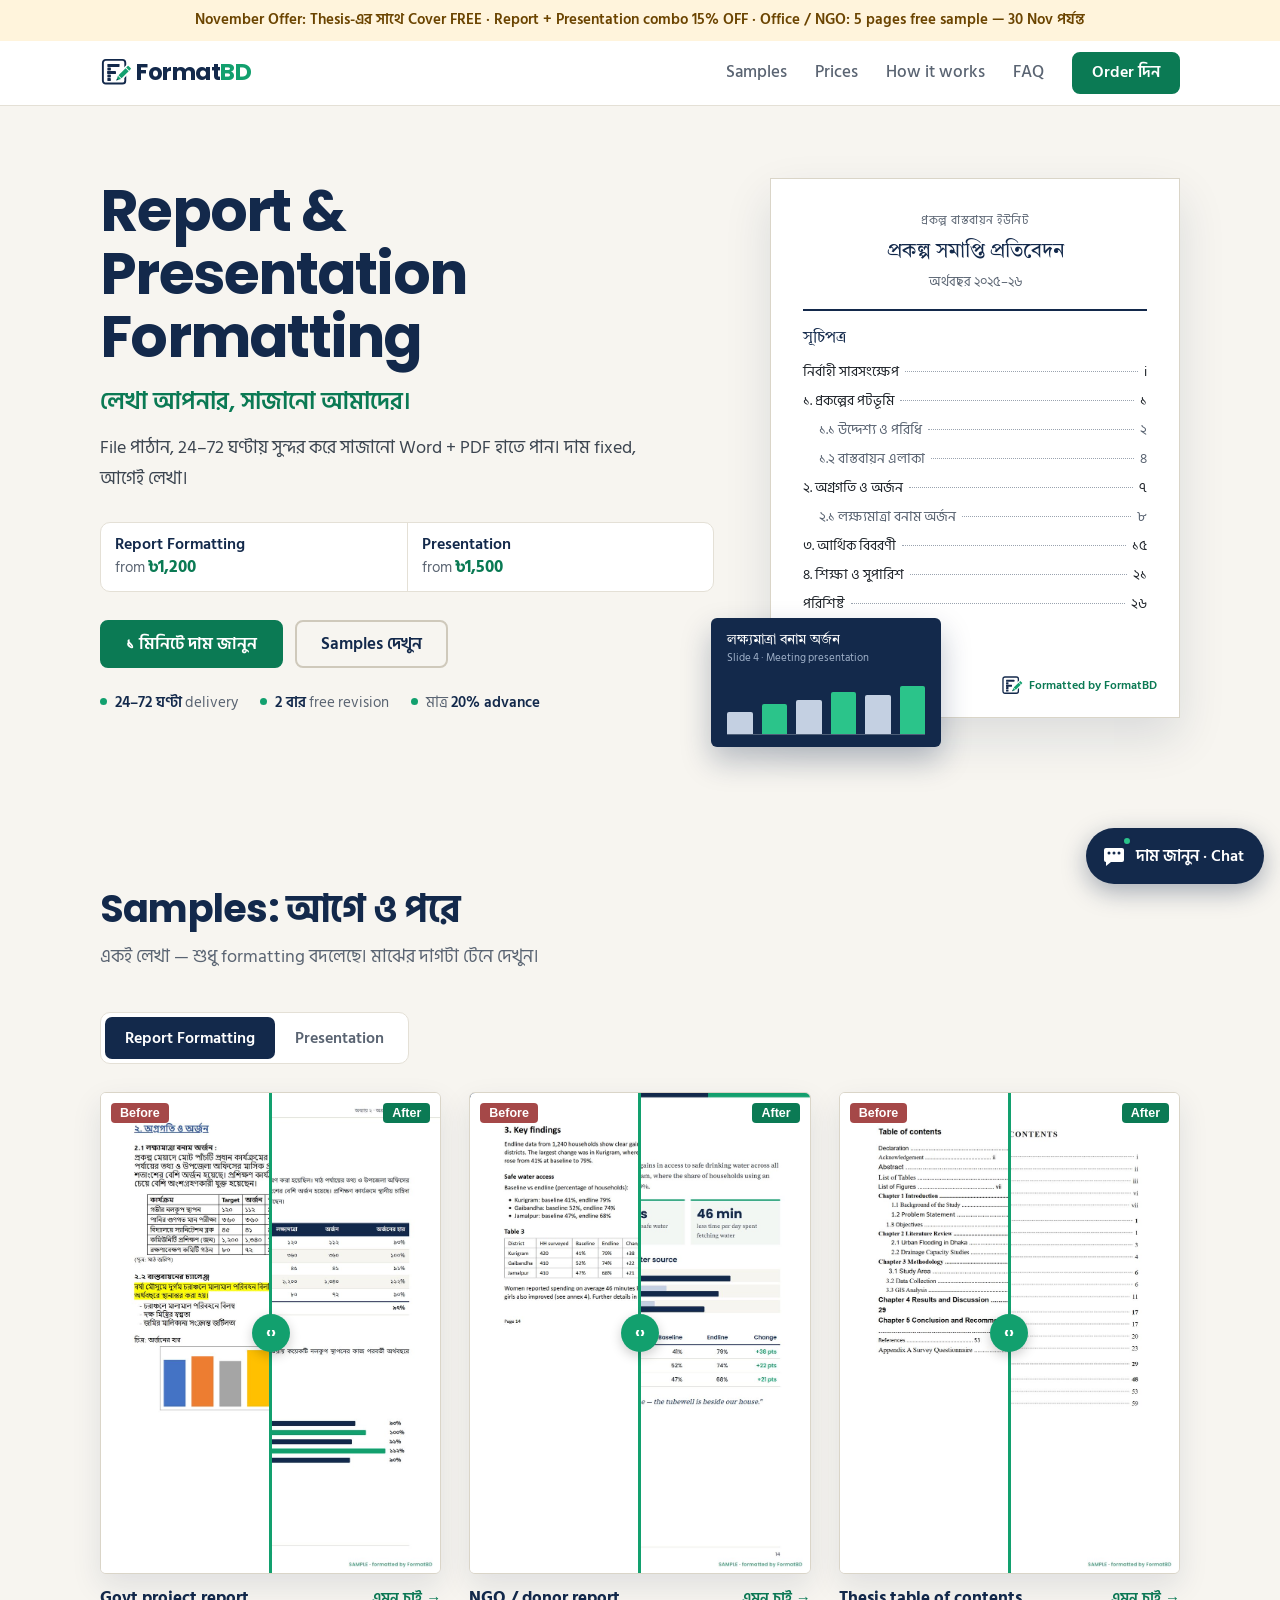
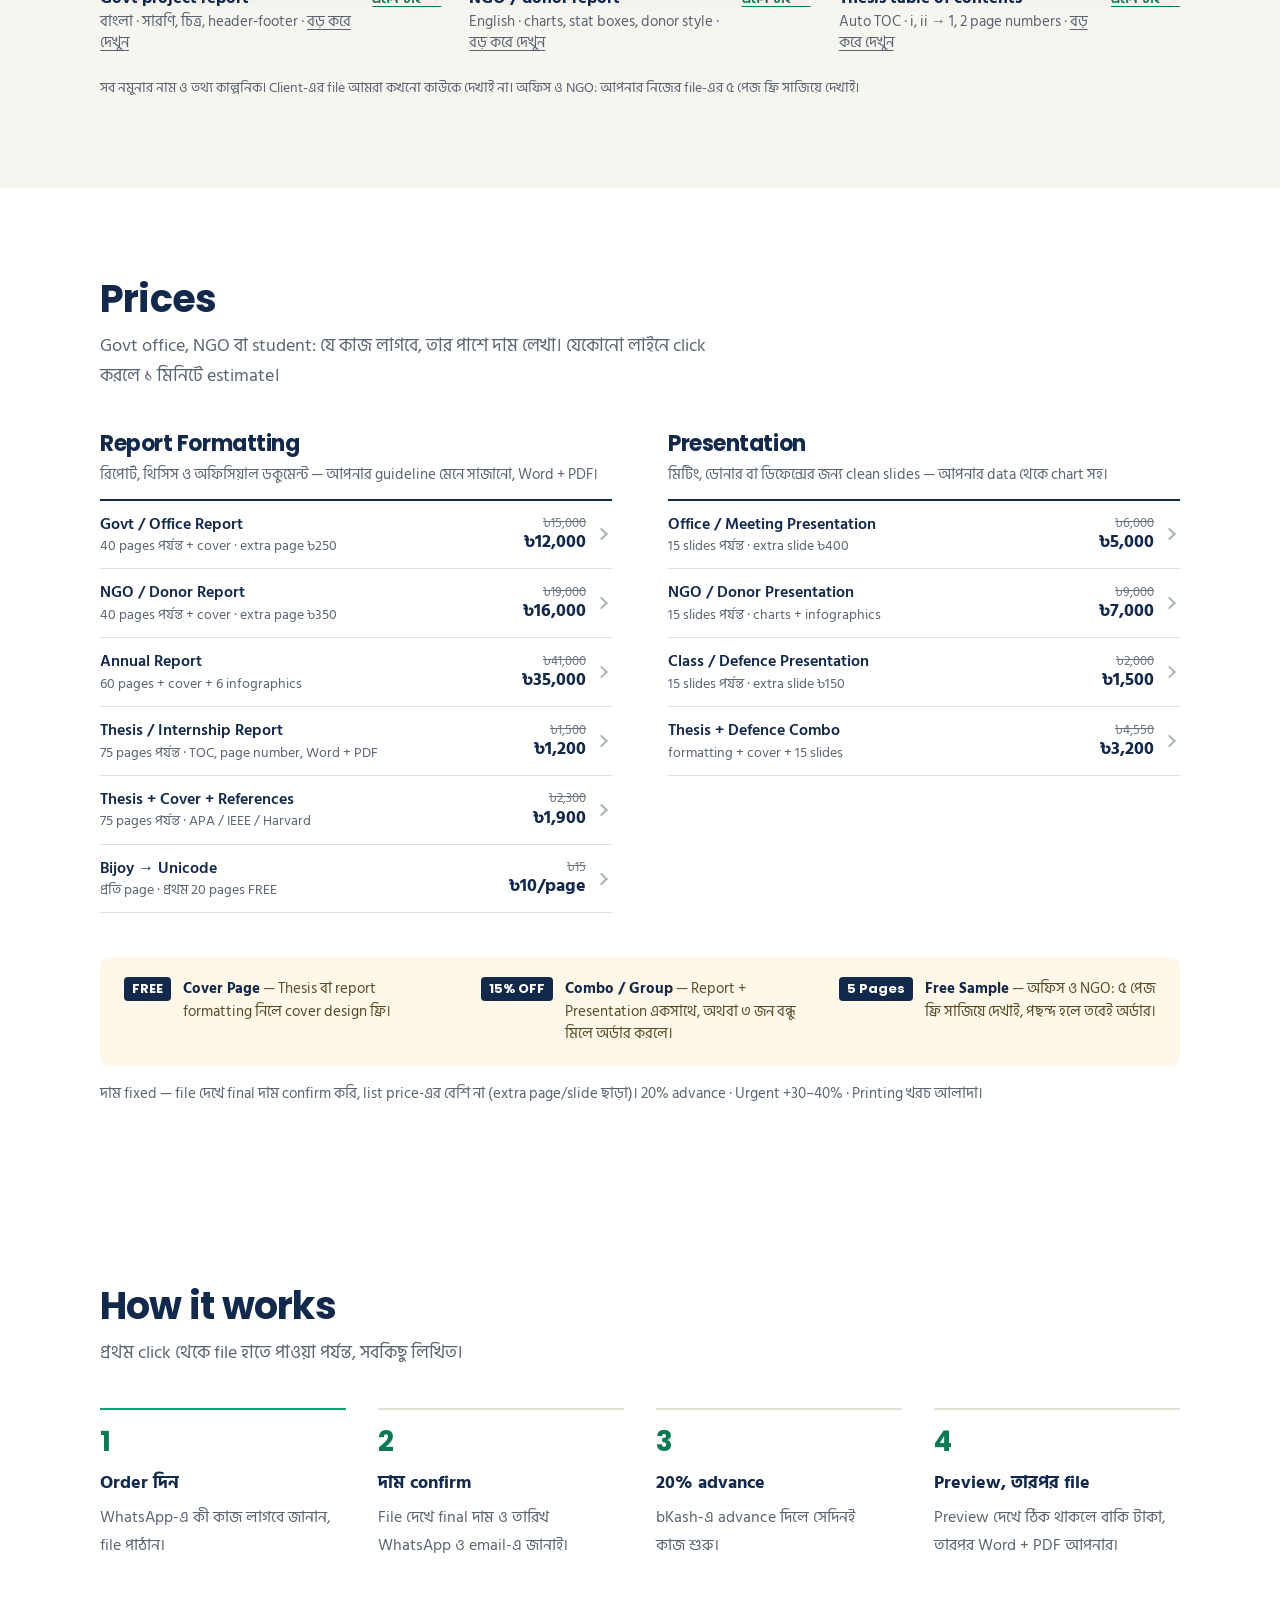
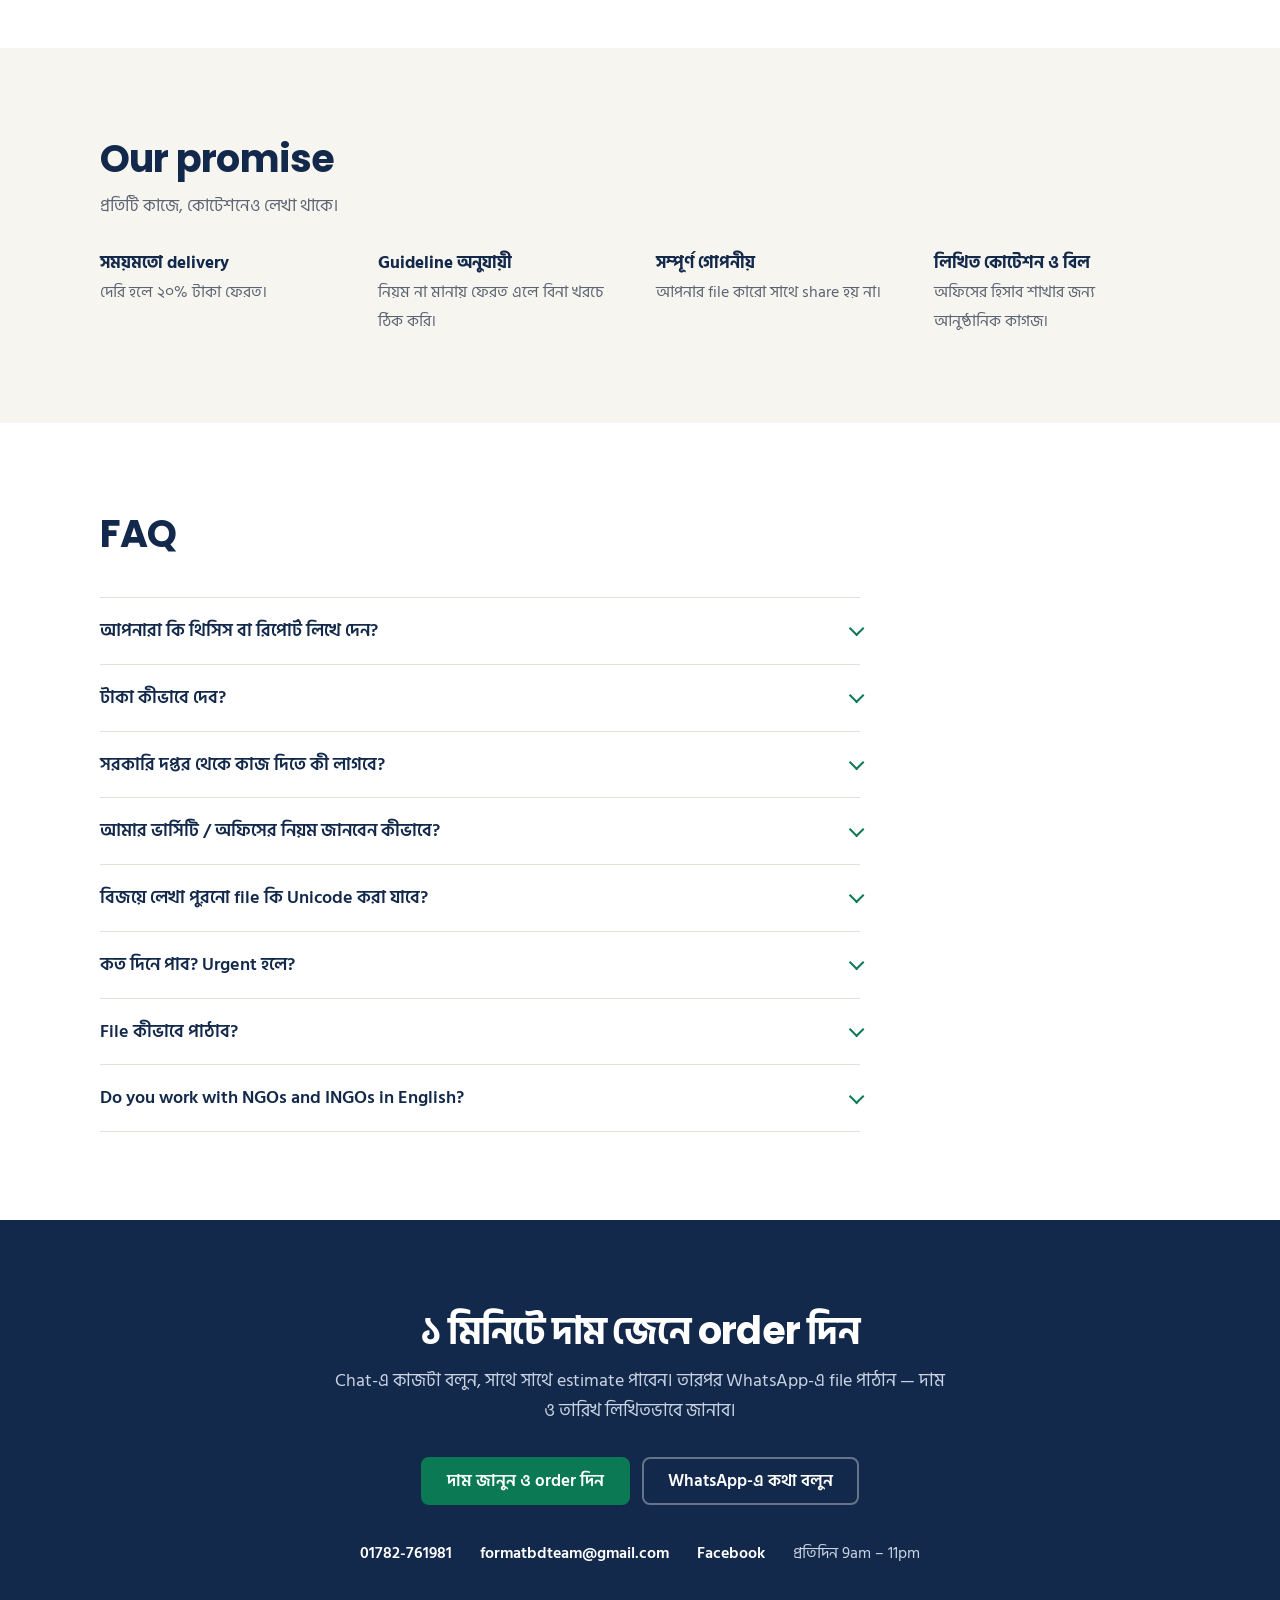
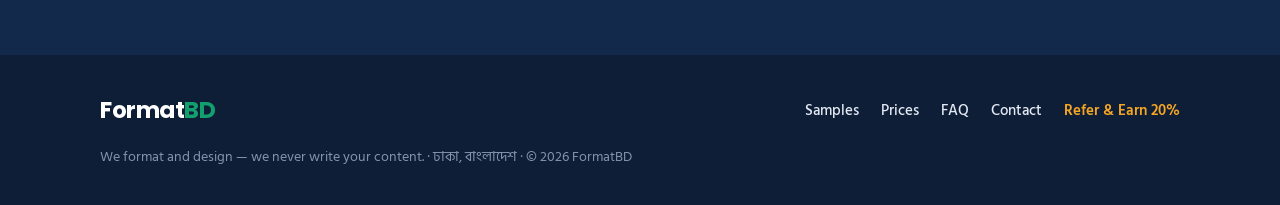
==== commit 58893bc3: "Focus on report + presentation formatting; add samples and chat assistant - Homepage now offers two " ====
--- a/index.html
+++ b/index.html
@@ -3,11 +3,11 @@
 <head>
 <meta charset="utf-8">
 <meta name="viewport" content="width=device-width, initial-scale=1">
-<title>FormatBD — Report Formatting, Presentation &amp; Banner/Flyer Design</title>
-<meta name="description" content="Report formatting, presentation design and banner, flyer, poster design in Bangladesh. Fixed prices: report from ৳1,200, presentation from ৳1,500, design from ৳500. For govt offices, NGOs, students and businesses.">
-<meta property="og:title" content="FormatBD — Report, Presentation &amp; Design">
-<meta property="og:description" content="Report formatting from ৳1,200 · Presentation from ৳1,500 · Banner &amp; flyer design from ৳500">
-<meta property="og:image" content="assets/fb-cover.png">
+<title>FormatBD — Report &amp; Presentation Formatting in Bangladesh</title>
+<meta name="description" content="Report, thesis and presentation formatting in Bangladesh. Fixed prices: report from ৳1,200, presentation from ৳1,500. Bangla &amp; English, Word + PDF, 2 free revisions. For govt offices, NGOs and students.">
+<meta property="og:title" content="FormatBD — Report &amp; Presentation Formatting">
+<meta property="og:description" content="Report formatting from ৳1,200 · Presentation from ৳1,500 · See before/after samples">
+<meta property="og:image" content="https://ashikul04.github.io/formatbd/assets/samples/gov-report-after.jpg">
 <meta name="theme-color" content="#13294B">
 <link rel="icon" href="assets/favicon.png">
 <link rel="preconnect" href="https://fonts.googleapis.com"><link rel="preconnect" href="https://fonts.gstatic.com" crossorigin>
@@ -49,7 +49,7 @@
   .hero h1 { font-size:clamp(38px, 4.8vw, 58px); line-height:1.08; letter-spacing:-.03em; }
   .hero .tag { font-size:clamp(20px, 2vw, 24px); font-weight:600; color:var(--green); margin:14px 0 10px; }
   .hero .lead { font-size:18px; color:#3C4550; max-width:30em; }
-  .svc { list-style:none; display:grid; grid-template-columns:repeat(3,1fr); margin:28px 0; background:#fff; border:1px solid var(--line); border-radius:10px; }
+  .svc { list-style:none; display:grid; grid-template-columns:repeat(2,1fr); margin:28px 0; background:#fff; border:1px solid var(--line); border-radius:10px; }
   .svc li + li { border-left:1px solid var(--line); }
   .svc a { display:block; padding:12px 14px; text-decoration:none; line-height:1.35; font-weight:600; font-size:15.5px; color:var(--navy); white-space:nowrap; }
   .svc a:hover { background:#F4FAF7; }
@@ -78,10 +78,6 @@
   .slide .bars { display:flex; align-items:flex-end; gap:9px; height:48%; border-bottom:1px solid rgba(255,255,255,.25); }
   .slide .bars i { flex:1; background:#2BC48A; border-radius:2px 2px 0 0; }
   .slide .bars i:nth-child(odd) { background:#C4D0E2; }
-  .flyer { position:absolute; right:-30px; top:-26px; width:124px; aspect-ratio:3/4; background:var(--amber); border-radius:4px; padding:12px 11px; box-shadow:0 14px 30px rgba(19,41,75,.22); transform:rotate(4deg); display:flex; flex-direction:column; color:var(--navy); }
-  .flyer .fk { font-size:9.5px; font-weight:700; letter-spacing:.08em; }
-  .flyer .ft { font-family:'Poppins',sans-serif; font-weight:700; font-size:15px; line-height:1.1; margin:6px 0 auto; }
-  .flyer .fd { background:var(--navy); color:#fff; font-size:9.5px; font-weight:600; padding:3px 6px; border-radius:2px; align-self:flex-start; }
 
   section { padding:88px 0; }
   .sh { max-width:640px; margin-bottom:40px; }
@@ -89,7 +85,7 @@
   .alt { background:var(--paper); }
 
   /* prices */
-  .menu { display:grid; grid-template-columns:repeat(3,1fr); gap:40px; align-items:start; }
+  .menu { display:grid; grid-template-columns:repeat(2,1fr); gap:56px; align-items:start; }
   .col-h { padding-bottom:12px; border-bottom:2px solid var(--navy); }
   .col h3 { font-size:22px; }
   .col-h p { color:var(--muted); font-size:15px; line-height:1.55; margin-top:6px; }
@@ -117,10 +113,28 @@
   .steps b { display:block; color:var(--navy); font-size:18px; margin-bottom:4px; }
   .steps span { color:var(--muted); font-size:15.5px; }
 
+  /* samples */
+  .tabs { display:inline-flex; background:#fff; border:1px solid var(--line); border-radius:10px; padding:4px; margin-bottom:28px; }
+  .tabs button { border:0; background:none; font:600 16px 'Hind Siliguri',sans-serif; color:var(--muted); padding:8px 20px; border-radius:7px; cursor:pointer; }
+  .tabs button[aria-selected="true"] { background:var(--navy); color:#fff; }
+  .grid { display:grid; grid-template-columns:repeat(3,1fr); gap:28px; }
+  .grid.sl { grid-template-columns:1fr 1fr; } .grid.sl .card:first-child { grid-column:1/-1; }
+  .cmp { position:relative; overflow:hidden; border:1px solid #DAD5C8; border-radius:6px; box-shadow:0 12px 30px rgba(19,41,75,.10); background:#fff; --p:50%; user-select:none; }
+  .cmp img { display:block; width:100%; height:auto; }
+  .cmp .bf { position:absolute; inset:0; clip-path:inset(0 calc(100% - var(--p)) 0 0); }
+  .cmp .bar { position:absolute; top:0; bottom:0; left:var(--p); width:3px; margin-left:-1.5px; background:var(--green2); pointer-events:none; }
+  .cmp .bar::after { content:"\2039 \203A"; position:absolute; top:50%; left:50%; transform:translate(-50%,-50%); width:38px; height:38px; border-radius:50%; background:var(--green2); color:#fff; font:700 15px/38px Poppins,sans-serif; text-align:center; box-shadow:0 4px 12px rgba(0,0,0,.2); }
+  .cmp input { position:absolute; inset:0; width:100%; height:100%; opacity:0; cursor:ew-resize; margin:0; }
+  .cmp .lb { position:absolute; top:10px; font:600 12.5px Poppins,sans-serif; color:#fff; padding:3px 9px; border-radius:4px; pointer-events:none; }
+  .cmp .lb.l { left:10px; background:rgba(150,40,40,.85); } .cmp .lb.r { right:10px; background:var(--green); }
+  .card figcaption { display:flex; justify-content:space-between; align-items:baseline; gap:12px; margin-top:12px; font-size:15px; color:var(--muted); line-height:1.45; }
+  .card figcaption b { display:block; color:var(--navy); font-size:16.5px; }
+  .card figcaption button { flex:none; border:0; background:none; color:var(--green); font:600 15px 'Hind Siliguri',sans-serif; cursor:pointer; text-decoration:underline; text-underline-offset:3px; }
+  .samp-note { margin-top:22px; font-size:14px; color:var(--muted); }
+  button.btn { cursor:pointer; }
+
   /* promise */
-  .ba { display:grid; grid-template-columns:.85fr 1.15fr; gap:64px; align-items:center; }
-  .ba img { width:100%; height:auto; max-width:440px; border-radius:8px; box-shadow:0 12px 32px rgba(19,41,75,.1); }
-  .promises { list-style:none; display:grid; grid-template-columns:1fr 1fr; gap:24px 32px; margin-top:28px; }
+  .promises { list-style:none; display:grid; grid-template-columns:repeat(4,1fr); gap:24px 32px; margin-top:28px; }
   .promises b { display:block; color:var(--navy); font-size:17px; }
   .promises span { color:var(--muted); font-size:15.5px; }
 
@@ -156,9 +170,10 @@
 
   @media (max-width:900px) {
     .hero { padding:48px 0 64px; }
-    .hero .wrap, .ba { grid-template-columns:1fr; gap:48px; }
+    .hero .wrap { grid-template-columns:1fr; gap:48px; }
+    .grid, .grid.sl, .promises { grid-template-columns:1fr 1fr; }
     .sheet { justify-self:center; max-width:340px; }
-    .slide { left:-14px; width:190px; } .flyer { right:-8px; width:104px; }
+    .slide { left:-14px; width:190px; }
     .menu, .deals { grid-template-columns:1fr; } .menu { gap:48px; }
     .steps { grid-template-columns:1fr 1fr; }
     nav a:not(.btn) { display:none; }
@@ -171,7 +186,7 @@
     .svc li + li { border-left:0; border-top:1px solid var(--line); }
     .svc a { display:flex; justify-content:space-between; align-items:baseline; }
     .cta .btn { flex:1 1 100%; }
-    .steps, .promises { grid-template-columns:1fr; gap:24px; }
+    .steps, .promises, .grid, .grid.sl { grid-template-columns:1fr; gap:24px; }
     .sheet { padding:24px 20px; }
     .offer-bar { font-size:13.5px; }
   }
@@ -182,21 +197,20 @@
 <div class="offer-bar">November Offer: Thesis-এর সাথে Cover FREE · Report + Presentation combo 15% OFF · Office / NGO: 5 pages free sample — 30 Nov পর্যন্ত</div>
 <header><div class="wrap">
   <a class="logo" href="./" aria-label="FormatBD home"><img src="assets/logo-icon.svg" alt=""><span class="wm">Format<b>BD</b></span></a>
-  <nav aria-label="Main"><a href="#services">Prices</a><a href="#process">How it works</a><a href="#faq">FAQ</a><a class="btn" href="order.html">Order দিন</a></nav>
+  <nav aria-label="Main"><a href="#samples">Samples</a><a href="#services">Prices</a><a href="#process">How it works</a><a href="#faq">FAQ</a><a class="btn" href="order.html">Order দিন</a></nav>
 </div></header>
 
 <main>
 <div class="hero"><div class="wrap">
   <div>
-    <h1>Report, Presentation &amp; Design</h1>
+    <h1>Report &amp; Presentation Formatting</h1>
     <p class="tag">লেখা আপনার, সাজানো আমাদের।</p>
     <p class="lead">File পাঠান, 24–72 ঘণ্টায় সুন্দর করে সাজানো Word + PDF হাতে পান। দাম fixed, আগেই লেখা।</p>
     <ul class="svc">
       <li><a href="#svc-report">Report Formatting<span>from <b>৳1,200</b></span></a></li>
       <li><a href="#svc-slides">Presentation<span>from <b>৳1,500</b></span></a></li>
-      <li><a href="#svc-design">Banner &amp; Flyer<span>from <b>৳500</b></span></a></li>
     </ul>
-    <div class="cta"><a class="btn" href="order.html">Order দিন · free estimate</a><a class="btn ghost" href="#services">সব দাম দেখুন</a></div>
+    <div class="cta"><button class="btn js-chat" type="button">১ মিনিটে দাম জানুন</button><a class="btn ghost" href="#samples">Samples দেখুন</a></div>
     <ul class="facts">
       <li><b>24–72 ঘণ্টা</b> delivery</li>
       <li><b>2 বার</b> free revision</li>
@@ -221,13 +235,34 @@
       <li><span>পরিশিষ্ট</span><span></span><span>২৬</span></li>
     </ul>
     <div class="stamp"><img src="assets/logo-icon.svg" alt="">Formatted by FormatBD</div>
-    <div class="flyer" aria-hidden="true"><div class="fk">FLYER</div><div class="ft">Training Workshop 2026</div><div class="fd">12 Dec · Dhaka</div></div>
     <div class="slide" aria-hidden="true"><div class="st">লক্ষ্যমাত্রা বনাম অর্জন</div><div class="ss">Slide 4 · Meeting presentation</div><div class="bars"><i style="height:45%"></i><i style="height:62%"></i><i style="height:70%"></i><i style="height:88%"></i><i style="height:80%"></i><i style="height:100%"></i></div></div>
   </div>
 </div></div>
 
+<section id="samples" class="alt"><div class="wrap">
+  <div class="sh"><h2>Samples: আগে ও পরে</h2><p>একই লেখা — শুধু formatting বদলেছে। মাঝের দাগটা টেনে দেখুন।</p></div>
+  <div class="tabs" role="tablist"><button type="button" role="tab" aria-selected="true" aria-controls="g-rep">Report Formatting</button><button type="button" role="tab" aria-selected="false" aria-controls="g-sl">Presentation</button></div>
+<div class="grid rep" id="g-rep" role="tabpanel">
+<figure class="card"><div class="cmp"><img src="assets/samples/gov-report-after.jpg" alt="Govt project report — after formatting" loading="lazy"><div class="bf"><img src="assets/samples/gov-report-before.jpg" alt="Govt project report — before formatting" loading="lazy"></div><span class="bar"></span><span class="lb l">Before</span><span class="lb r">After</span><input type="range" min="0" max="100" value="50" aria-label="Govt project report: before / after slider"></div>
+<figcaption><span><b>Govt project report</b>বাংলা · সারণি, চিত্র, header-footer · <a href="assets/samples/gov-report-after.jpg" target="_blank" rel="noopener">বড় করে দেখুন</a></span><button type="button" class="js-chat" data-pkg="gov-report">এমন চাই →</button></figcaption></figure>
+<figure class="card"><div class="cmp"><img src="assets/samples/ngo-report-after.jpg" alt="NGO / donor report — after formatting" loading="lazy"><div class="bf"><img src="assets/samples/ngo-report-before.jpg" alt="NGO / donor report — before formatting" loading="lazy"></div><span class="bar"></span><span class="lb l">Before</span><span class="lb r">After</span><input type="range" min="0" max="100" value="50" aria-label="NGO / donor report: before / after slider"></div>
+<figcaption><span><b>NGO / donor report</b>English · charts, stat boxes, donor style · <a href="assets/samples/ngo-report-after.jpg" target="_blank" rel="noopener">বড় করে দেখুন</a></span><button type="button" class="js-chat" data-pkg="ngo-report">এমন চাই →</button></figcaption></figure>
+<figure class="card"><div class="cmp"><img src="assets/samples/thesis-after.jpg" alt="Thesis table of contents — after formatting" loading="lazy"><div class="bf"><img src="assets/samples/thesis-before.jpg" alt="Thesis table of contents — before formatting" loading="lazy"></div><span class="bar"></span><span class="lb l">Before</span><span class="lb r">After</span><input type="range" min="0" max="100" value="50" aria-label="Thesis table of contents: before / after slider"></div>
+<figcaption><span><b>Thesis table of contents</b>Auto TOC · i, ii → 1, 2 page numbers · <a href="assets/samples/thesis-after.jpg" target="_blank" rel="noopener">বড় করে দেখুন</a></span><button type="button" class="js-chat" data-pkg="stu-basic">এমন চাই →</button></figcaption></figure>
+</div>
+<div class="grid sl" id="g-sl" role="tabpanel" hidden>
+<figure class="card"><div class="cmp"><img src="assets/samples/gov-meeting-after.jpg" alt="Office meeting slide — after formatting" loading="lazy"><div class="bf"><img src="assets/samples/gov-meeting-before.jpg" alt="Office meeting slide — before formatting" loading="lazy"></div><span class="bar"></span><span class="lb l">Before</span><span class="lb r">After</span><input type="range" min="0" max="100" value="50" aria-label="Office meeting slide: before / after slider"></div>
+<figcaption><span><b>Office meeting slide</b>লেখার দেয়াল → KPI + chart · <a href="assets/samples/gov-meeting-after.jpg" target="_blank" rel="noopener">বড় করে দেখুন</a></span><button type="button" class="js-chat" data-pkg="gov-meeting">এমন চাই →</button></figcaption></figure>
+<figure class="card"><div class="cmp"><img src="assets/samples/ngo-deck-after.jpg" alt="Donor presentation slide — after formatting" loading="lazy"><div class="bf"><img src="assets/samples/ngo-deck-before.jpg" alt="Donor presentation slide — before formatting" loading="lazy"></div><span class="bar"></span><span class="lb l">Before</span><span class="lb r">After</span><input type="range" min="0" max="100" value="50" aria-label="Donor presentation slide: before / after slider"></div>
+<figcaption><span><b>Donor presentation slide</b>Pasted table → clear infographic · <a href="assets/samples/ngo-deck-after.jpg" target="_blank" rel="noopener">বড় করে দেখুন</a></span><button type="button" class="js-chat" data-pkg="ngo-deck">এমন চাই →</button></figcaption></figure>
+<figure class="card"><div class="cmp"><img src="assets/samples/defence-after.jpg" alt="Thesis defence slide — after formatting" loading="lazy"><div class="bf"><img src="assets/samples/defence-before.jpg" alt="Thesis defence slide — before formatting" loading="lazy"></div><span class="bar"></span><span class="lb l">Before</span><span class="lb r">After</span><input type="range" min="0" max="100" value="50" aria-label="Thesis defence slide: before / after slider"></div>
+<figcaption><span><b>Thesis defence slide</b>Paragraph → step-by-step diagram · <a href="assets/samples/defence-after.jpg" target="_blank" rel="noopener">বড় করে দেখুন</a></span><button type="button" class="js-chat" data-pkg="stu-slides">এমন চাই →</button></figcaption></figure>
+</div>
+  <p class="samp-note">সব নমুনার নাম ও তথ্য কাল্পনিক। Client-এর file আমরা কখনো কাউকে দেখাই না। অফিস ও NGO: আপনার নিজের file-এর ৫ পেজ ফ্রি সাজিয়ে দেখাই।</p>
+</div></section>
+
 <section id="services"><div class="wrap">
-  <div class="sh"><h2>Prices</h2><p>Govt office, NGO, student বা business: যে কাজ লাগবে, তার পাশে দাম লেখা। যেকোনো লাইনে click করলেই order শুরু।</p></div>
+  <div class="sh"><h2>Prices</h2><p>Govt office, NGO বা student: যে কাজ লাগবে, তার পাশে দাম লেখা। যেকোনো লাইনে click করলে ১ মিনিটে estimate।</p></div>
 <!--PRICING-->
 <div class="menu">
 <div class="col" id="svc-report"><div class="col-h"><h3>Report Formatting</h3><p>রিপোর্ট, থিসিস ও অফিসিয়াল ডকুমেন্ট — আপনার guideline মেনে সাজানো, Word + PDF।</p></div><ul class="rows">
@@ -244,21 +279,13 @@
 <li><a class="row" href="order.html?pkg=stu-slides"><span class="nm">Class / Defence Presentation<small>15 slides পর্যন্ত · extra slide ৳150</small></span><span class="pr"><s>৳2,000</s><b>৳1,500</b></span></a></li>
 <li><a class="row" href="order.html?pkg=stu-defense"><span class="nm">Thesis + Defence Combo<small>formatting + cover + 15 slides</small></span><span class="pr"><s>৳4,550</s><b>৳3,200</b></span></a></li>
 </ul></div>
-<div class="col" id="svc-design"><div class="col-h"><h3>Banner, Flyer &amp; Design</h3><p>Banner, flyer, poster, cover, certificate — ছাপার উপযোগী print-ready file।</p></div><ul class="rows">
-<li><a class="row" href="order.html?pkg=dsn-social"><span class="nm">Facebook / Social Post<small>1 design · 2 revisions</small></span><span class="pr"><s>৳700</s><b>৳500</b></span></a></li>
-<li><a class="row" href="order.html?pkg=dsn-flyer"><span class="nm">Flyer / Leaflet<small>A4 বা A5 · one side</small></span><span class="pr"><s>৳1,500</s><b>৳1,200</b></span></a></li>
-<li><a class="row" href="order.html?pkg=dsn-banner"><span class="nm">Banner / X-Stand / Roll-up<small>যেকোনো size · print-ready PDF</small></span><span class="pr"><s>৳2,000</s><b>৳1,500</b></span></a></li>
-<li><a class="row" href="order.html?pkg=dsn-poster"><span class="nm">Poster / Stage Backdrop<small>event, seminar, workshop</small></span><span class="pr"><s>৳2,500</s><b>৳2,000</b></span></a></li>
-<li><a class="row" href="order.html?pkg=dsn-cover"><span class="nm">Cover Page Design<small>thesis / report cover · office cover ৳3,000</small></span><span class="pr"><s>৳1,000</s><b>৳800</b></span></a></li>
-<li><a class="row" href="order.html?pkg=dsn-cert"><span class="nm">Certificate / Invitation Card<small>নাম বসিয়ে দেওয়া সহ</small></span><span class="pr"><s>৳1,000</s><b>৳800</b></span></a></li>
-</ul></div>
 </div>
 <ul class="deals"><li><b>FREE</b><span><strong>Cover Page</strong> — Thesis বা report formatting নিলে cover design ফ্রি।</span></li><li><b>15% OFF</b><span><strong>Combo / Group</strong> — Report + Presentation একসাথে, অথবা ৩ জন বন্ধু মিলে অর্ডার করলে।</span></li><li><b>5 Pages</b><span><strong>Free Sample</strong> — অফিস ও NGO: ৫ পেজ ফ্রি সাজিয়ে দেখাই, পছন্দ হলে তবেই অর্ডার।</span></li></ul>
 <p class="menu-note">দাম fixed — file দেখে final দাম confirm করি, list price-এর বেশি না (extra page/slide ছাড়া)। 20% advance · Urgent +30–40% · Printing খরচ আলাদা।</p>
 <!--/PRICING-->
 </div></section>
 
-<section id="process" class="alt"><div class="wrap">
+<section id="process"><div class="wrap">
   <div class="sh"><h2>How it works</h2><p>প্রথম click থেকে file হাতে পাওয়া পর্যন্ত, সবকিছু লিখিত।</p></div>
   <ol class="steps">
     <li><b>Order দিন</b><span data-wa="WhatsApp-এ কী কাজ লাগবে জানান, file পাঠান।">Service বাছুন, file upload করুন, সাথে সাথে estimate দেখুন। ৩–৪ মিনিট।</span></li>
@@ -268,8 +295,7 @@
   </ol>
 </div></section>
 
-<section><div class="wrap ba">
-  <img src="assets/post-before-after.png" alt="একই লেখা — formatting-এর আগে ও পরে" loading="lazy" width="1080" height="1080">
+<section class="alt"><div class="wrap">
   <div>
     <h2>Our promise</h2>
     <p class="muted" style="margin-top:10px">প্রতিটি কাজে, কোটেশনেও লেখা থাকে।</p>
@@ -282,23 +308,24 @@
   </div>
 </div></section>
 
-<section id="faq" class="alt"><div class="wrap">
+<section id="faq"><div class="wrap">
   <div class="sh"><h2>FAQ</h2></div>
   <div class="faq">
-    <details><summary>আপনারা কি থিসিস বা রিপোর্ট লিখে দেন?</summary><p>না। আমরা শুধু formatting, design আর রূপান্তরের কাজ করি। লেখা ও গবেষণা আপনার নিজের, তাই ভার্সিটি বা অফিসে কোনো সমস্যা হয় না।</p></details>
+    <details><summary>আপনারা কি থিসিস বা রিপোর্ট লিখে দেন?</summary><p>না। আমরা শুধু formatting, presentation design আর রূপান্তরের কাজ করি। লেখা ও গবেষণা আপনার নিজের, তাই ভার্সিটি বা অফিসে কোনো সমস্যা হয় না।</p></details>
     <details><summary>টাকা কীভাবে দেব?</summary><p>দাম confirm হলে 20% advance bKash-এ, preview দেখে বাকিটা। প্রতিষ্ঠান কোটেশন ও কার্যাদেশ অনুযায়ী ব্যাংক বা চেকে দিতে পারে।</p></details>
     <details><summary>সরকারি দপ্তর থেকে কাজ দিতে কী লাগবে?</summary><p>নথির কপি ও প্রয়োজনীয় ফরম্যাট জানালেই লিখিত কোটেশন পাঠাই। কার্যাদেশ পাওয়ার পর কাজ শুরু, কাজ শেষে বিল।</p></details>
     <details><summary>আমার ভার্সিটি / অফিসের নিয়ম জানবেন কীভাবে?</summary><p>Guideline বা আগের কোনো অনুমোদিত কপি পাঠান, আমরা হুবহু সেই নিয়মে সাজাই।</p></details>
     <details><summary>বিজয়ে লেখা পুরনো file কি Unicode করা যাবে?</summary><p>হ্যাঁ। SutonnyMJ / বিজয়ের লেখা Unicode-এ রূপান্তর করে নিকস বা সোলায়মানলিপি ফন্টে সাজাই, যুক্তবর্ণ ও বানান মিলিয়ে দেখি। প্রথম ২০ পৃষ্ঠা ফ্রি।</p></details>
-    <details><summary>Banner / flyer-এর জন্য কী পাঠাব? ছাপিয়েও দেন?</summary><p>লেখা (title, তারিখ, ঠিকানা), logo, ছবি আর size পাঠান (যেমন banner 6×3 ft)। আমরা print-ready file (PDF, CMYK) দিই, যেকোনো press থেকে ছাপাতে পারবেন। ছাপার খরচ দামে ধরা নেই।</p></details>
+    <details><summary>কত দিনে পাব? Urgent হলে?</summary><p>সাধারণত 24–72 ঘণ্টা; বড় report-এ file দেখে তারিখ লিখে দিই। Urgent লাগলে +30–40% চার্জে আগে দিই। দেরি হলে ২০% টাকা ফেরত।</p></details>
+    <details><summary>File কীভাবে পাঠাব?</summary><p>WhatsApp-এ সরাসরি, email-এ, অথবা Google Drive link। Word file হলে সবচেয়ে ভালো; PDF বা ছবি থেকেও কাজ করি।</p></details>
     <details><summary>Do you work with NGOs and INGOs in English?</summary><p>Yes. We format donor reports, annual reports and policy briefs in English and Bangla, following your brand and donor visibility guidelines. Email us for a formal quotation within 24 hours.</p></details>
   </div>
 </div></section>
 
 <section id="order" class="order"><div class="wrap">
-  <h2 data-wa="WhatsApp-এ order দিন">৩–৪ মিনিটে order দিন</h2>
-  <p class="lead" data-wa="কী কাজ লাগবে লিখুন আর file পাঠান, দাম ও তারিখ লিখিতভাবে জানাব।">Service বাছুন, file দিন, সাথে সাথে estimate দেখুন। প্রশ্ন থাকলে সরাসরি WhatsApp করুন।</p>
-  <div class="cta"><a class="btn" href="order.html" data-wa="WhatsApp-এ order দিন">Order শুরু করুন</a><a class="btn ghost js-wa" href="#" data-wa-hide>WhatsApp-এ জিজ্ঞেস করুন</a></div>
+  <h2 data-wa="১ মিনিটে দাম জেনে order দিন">৩–৪ মিনিটে order দিন</h2>
+  <p class="lead" data-wa="Chat-এ কাজটা বলুন, সাথে সাথে estimate পাবেন। তারপর WhatsApp-এ file পাঠান — দাম ও তারিখ লিখিতভাবে জানাব।">Service বাছুন, file দিন, সাথে সাথে estimate দেখুন। প্রশ্ন থাকলে সরাসরি WhatsApp করুন।</p>
+  <div class="cta"><button class="btn js-chat" type="button">দাম জানুন ও order দিন</button><a class="btn ghost js-wa" href="#" target="_blank" rel="noopener">WhatsApp-এ কথা বলুন</a></div>
   <ul class="contact">
     <li><a class="js-tel" href="#">01782-761981</a></li>
     <li><a class="js-mail" href="#">formatbdteam@gmail.com</a></li>
@@ -311,14 +338,13 @@
 
 <footer><div class="wrap">
   <a class="logo" href="./" style="color:#fff"><span class="wm">Format<b>BD</b></span></a>
-  <nav aria-label="Footer"><a href="#services">Prices</a><a href="#faq">FAQ</a><a href="#order">Contact</a><a class="earn" href="partner.html">Refer &amp; Earn 20%</a></nav>
+  <nav aria-label="Footer"><a href="#samples">Samples</a><a href="#services">Prices</a><a href="#faq">FAQ</a><a href="#order">Contact</a><a class="earn" href="partner.html">Refer &amp; Earn 20%</a></nav>
   <small>We format and design — we never write your content. · ঢাকা, বাংলাদেশ · © 2026 FormatBD</small>
 </div></footer>
-<a class="float js-wa" href="#" aria-label="WhatsApp-এ message করুন"><svg viewBox="0 0 24 24" aria-hidden="true"><path d="M12.04 2C6.58 2 2.13 6.45 2.13 11.91c0 1.75.46 3.45 1.32 4.95L2.05 22l5.25-1.38a9.9 9.9 0 0 0 4.74 1.21c5.46 0 9.91-4.45 9.91-9.91S17.5 2 12.04 2Zm0 18.15c-1.48 0-2.93-.4-4.2-1.15l-.3-.18-3.12.82.83-3.04-.2-.31a8.2 8.2 0 0 1-1.26-4.38c0-4.54 3.7-8.24 8.25-8.24 4.54 0 8.24 3.7 8.24 8.24 0 4.55-3.7 8.24-8.24 8.24Zm4.52-6.16c-.25-.12-1.47-.72-1.69-.81-.23-.08-.39-.12-.56.13-.16.24-.64.8-.78.97-.15.16-.29.18-.54.06-.25-.12-1.05-.39-1.99-1.23-.74-.66-1.23-1.47-1.38-1.72-.14-.25-.02-.38.11-.5.11-.11.25-.29.37-.43.13-.15.17-.25.25-.42.08-.16.04-.31-.02-.43-.06-.12-.56-1.34-.76-1.84-.2-.48-.41-.42-.56-.43h-.48c-.17 0-.43.06-.66.31-.23.25-.86.85-.86 2.07 0 1.22.89 2.4 1.01 2.56.12.17 1.75 2.67 4.23 3.74.59.26 1.05.41 1.41.52.59.19 1.13.16 1.56.1.48-.07 1.47-.6 1.67-1.18.21-.58.21-1.07.15-1.18-.06-.1-.23-.16-.48-.29Z"/></svg></a>
 
 <script>
   // Contact details — written by ops/build.py from config.json
-  const C = {"wa": "8801782761981", "email": "formatbdteam@gmail.com", "fb": "profile.php?id=61596278724692", "sbUrl": "https://mepwncbscyceeyoxgvda.supabase.co", "sbKey": "sb_publishable_hM7CJC9fcQ2uOZyHIxdnSQ_53WIUaNk", "refPct": 10, "commPct": 20, "cookieDays": 30, "payoutMin": 300, "payoutDay": "বৃহস্পতিবার", "group": "", "kit": ["Thesis / report-এর formatting নিয়ে টেনশন? 😅 FormatBD পুরো formatting করে দেয় — page number, table of contents, cover, references সব ঠিকঠাক। Student package ৳1,200 থেকে। আমার code {CODE} দিলে 10% ছাড়: {LINK}", "অফিস বা NGO-র report, annual report বা meeting presentation professional look-এ দরকার? FormatBD Bangla-English দুই ভাষাতেই কাজ করে, সময়মতো delivery না হলে 20% refund। Code {CODE} দিলে 10% ছাড়: {LINK}", "Banner, flyer, poster, social post বা certificate design লাগবে? FormatBD-তে design ৳500 থেকে, print-ready file দেয়। আমার code {CODE} দিয়ে 10% কম দামে order করুন: {LINK}"]};
+  const C = {"wa": "8801782761981", "email": "formatbdteam@gmail.com", "fb": "profile.php?id=61596278724692", "sbUrl": "https://mepwncbscyceeyoxgvda.supabase.co", "sbKey": "sb_publishable_hM7CJC9fcQ2uOZyHIxdnSQ_53WIUaNk", "refPct": 10, "commPct": 20, "cookieDays": 30, "payoutMin": 300, "payoutDay": "বৃহস্পতিবার", "group": "", "kit": ["Thesis / report-এর formatting নিয়ে টেনশন? 😅 FormatBD পুরো formatting করে দেয় — page number, table of contents, cover, references সব ঠিকঠাক। Student package ৳1,200 থেকে। আমার code {CODE} দিলে 10% ছাড়: {LINK}", "অফিস বা NGO-র report, annual report বা meeting presentation professional look-এ দরকার? FormatBD Bangla-English দুই ভাষাতেই কাজ করে, সময়মতো delivery না হলে 20% refund। Code {CODE} দিলে 10% ছাড়: {LINK}", "অফিস মিটিং, ডোনার বা থিসিস ডিফেন্সের presentation দরকার? FormatBD আপনার data থেকে chart সহ clean slides বানিয়ে দেয়, ৳1,500 থেকে। আমার code {CODE} দিয়ে 10% কম দামে order করুন: {LINK}"]};
   // old partner links (#earn, #terms) now live on partner.html
   if (/^#(earn|terms)$/.test(location.hash)) location.replace("partner.html" + location.search + location.hash);
   const waLink = t => "https://wa.me/" + C.wa + "?text=" + encodeURIComponent(t);
@@ -331,10 +357,14 @@
   // every link to order.html opens WhatsApp instead, with the package name filled in
   const ORDER_LIVE = false;
   if (!ORDER_LIVE) {
-    document.querySelectorAll('a[href^="order.html"]').forEach(a => {
-      const nm = a.querySelector(".nm"), pkg = nm ? nm.firstChild.textContent.trim() : "";
-      a.href = waLink("আসসালামু আলাইকুম, FormatBD — " + (pkg ? pkg + " order করতে চাই।" : "একটি order দিতে চাই।"));
-      a.target = "_blank"; a.rel = "noopener";
+    // price rows + chat buttons open the chat assistant (assets/chat.js); WhatsApp if it hasn't loaded
+    document.addEventListener("click", e => {
+      const a = e.target.closest('a[href^="order.html"], .js-chat');
+      if (!a) return;
+      e.preventDefault();
+      const pkg = a.dataset.pkg || (a.getAttribute("href") || "").split("pkg=")[1] || "";
+      if (window.fbdChat) window.fbdChat.open(pkg);
+      else window.open(waLink("আসসালামু আলাইকুম, FormatBD — একটি order দিতে চাই।"), "_blank");
     });
     document.querySelectorAll("[data-wa]").forEach(el => el.textContent = el.dataset.wa);
     document.querySelectorAll("[data-wa-hide]").forEach(el => el.hidden = true);
@@ -346,7 +376,13 @@
   if (urlRef) store.set("fbd_ref", { code: urlRef, t: Date.now() });
   // orders placed from this browser → links back to their job pages
   const mine = store.get("fbd_jobs") || [], mj = document.getElementById("my-jobs");
+  // samples: Report / Presentation tabs + before/after sliders
+  document.querySelectorAll(".tabs button").forEach(b => b.addEventListener("click", () => {
+    document.querySelectorAll(".tabs button").forEach(x => { const on = x === b; x.setAttribute("aria-selected", on); document.getElementById(x.getAttribute("aria-controls")).hidden = !on; });
+  }));
+  document.querySelectorAll(".cmp input").forEach(r => r.addEventListener("input", () => r.parentNode.style.setProperty("--p", r.value + "%")));
   if (mine.length) { mj.hidden = false; mj.innerHTML = "আপনার order: " + mine.slice(0, 5).map(j => `<a href="job.html?t=${encodeURIComponent(j.token)}">${String(j.id).replace(/[<>&"]/g, "")}</a>`).join(" · "); }
 </script>
+<script type="module" src="assets/chat.js?v=4"></script>
 </body>
 </html>
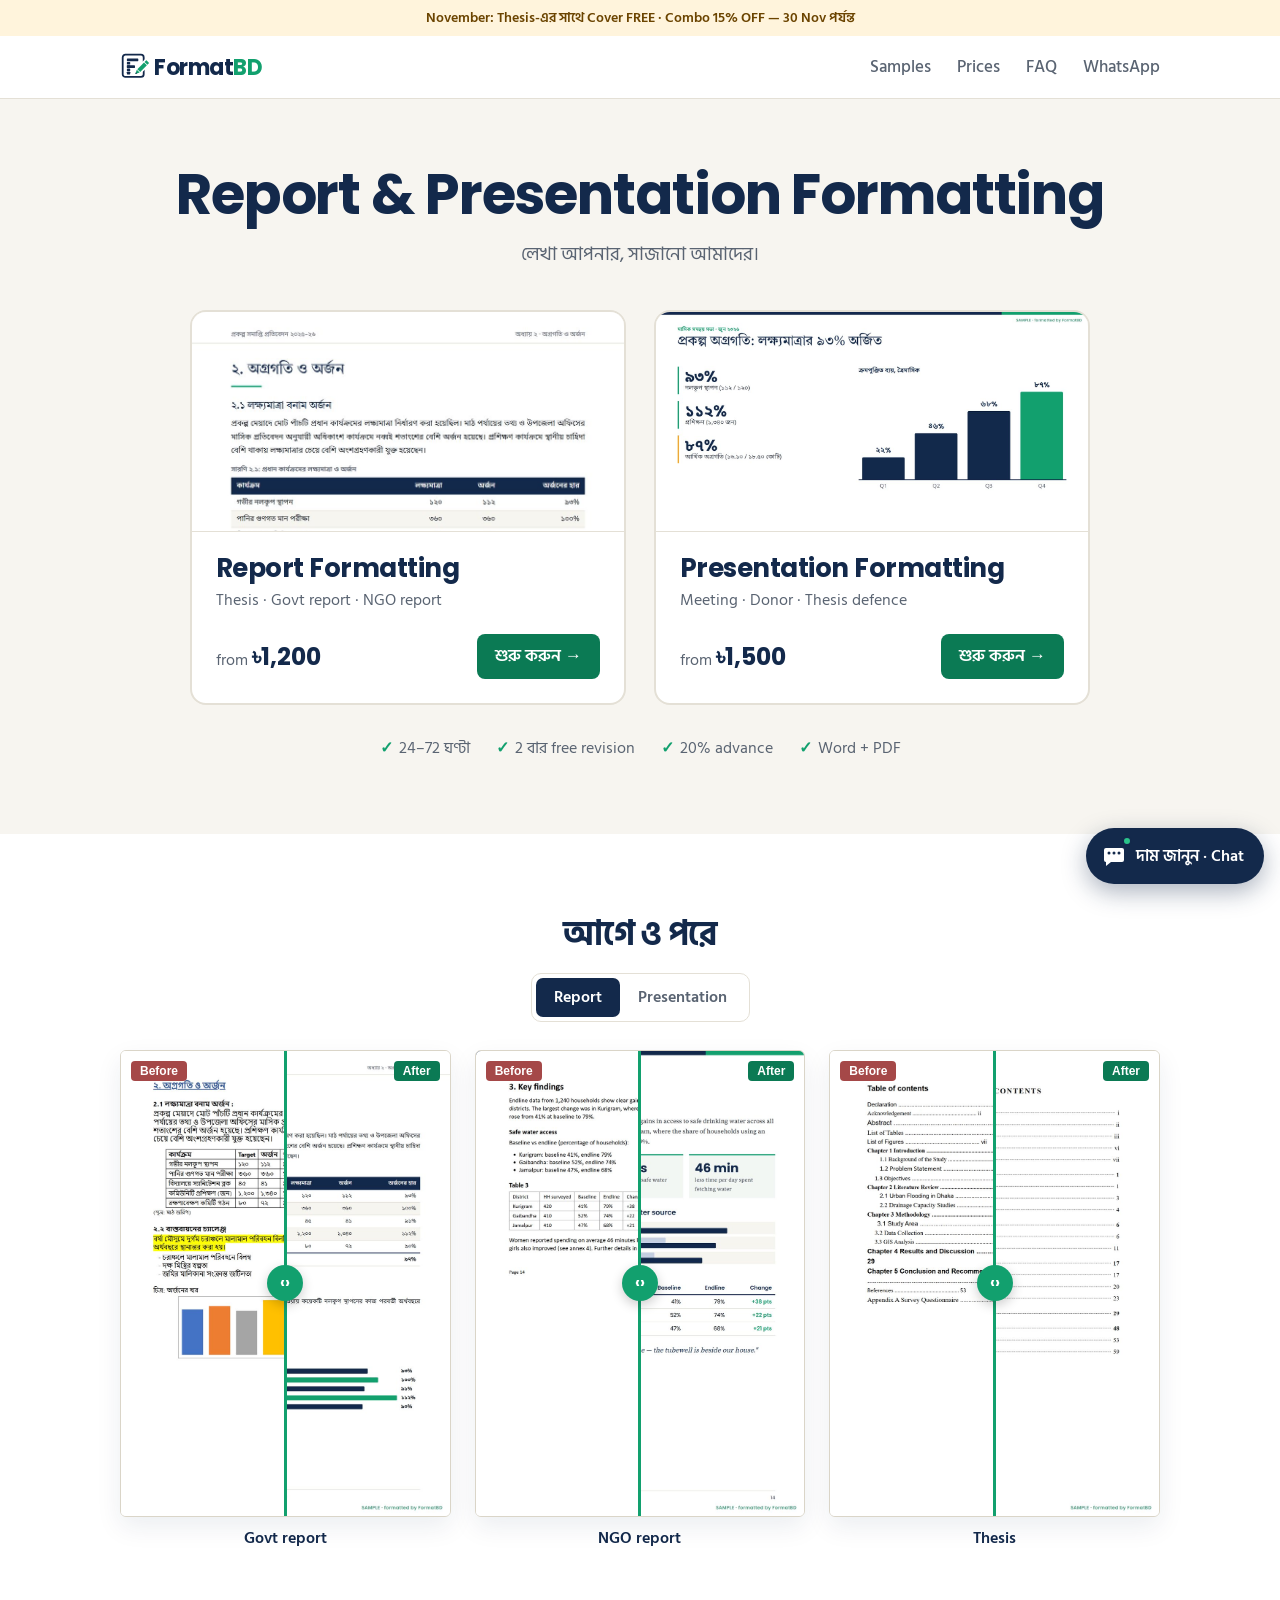
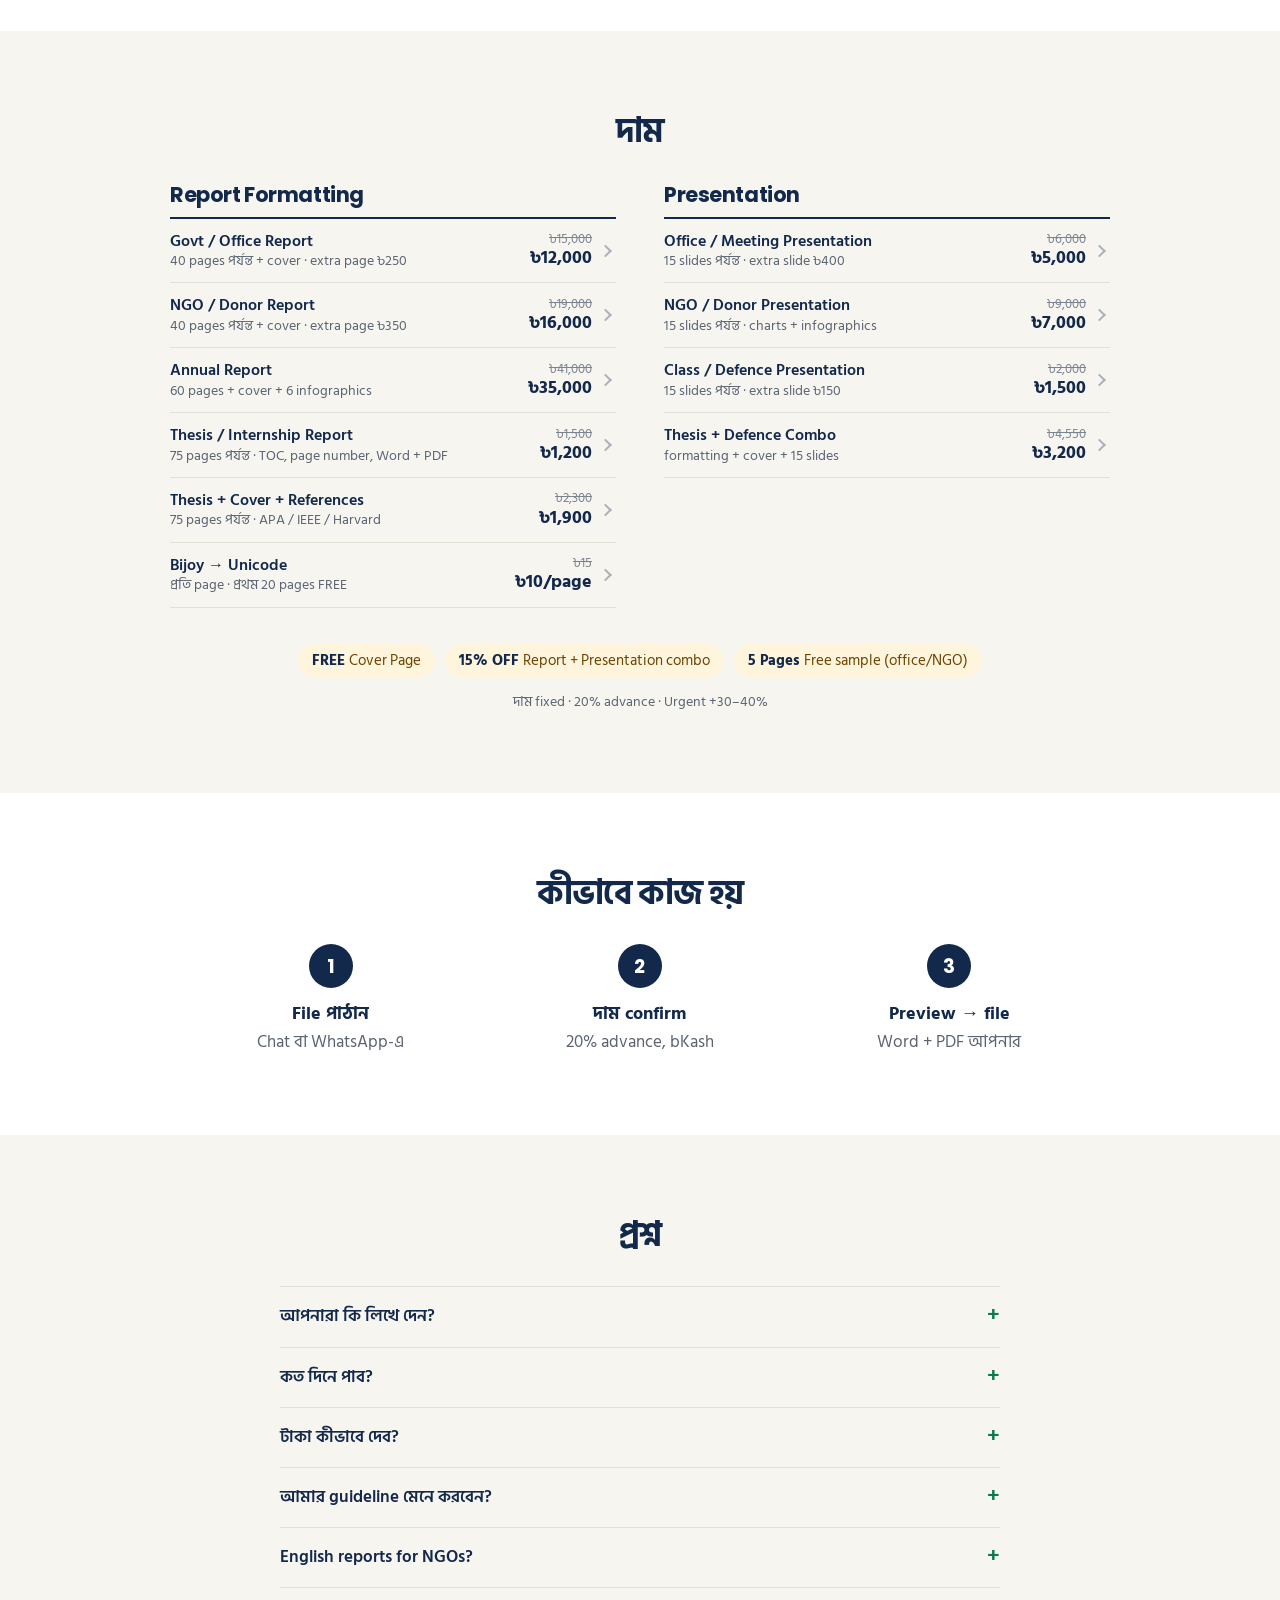
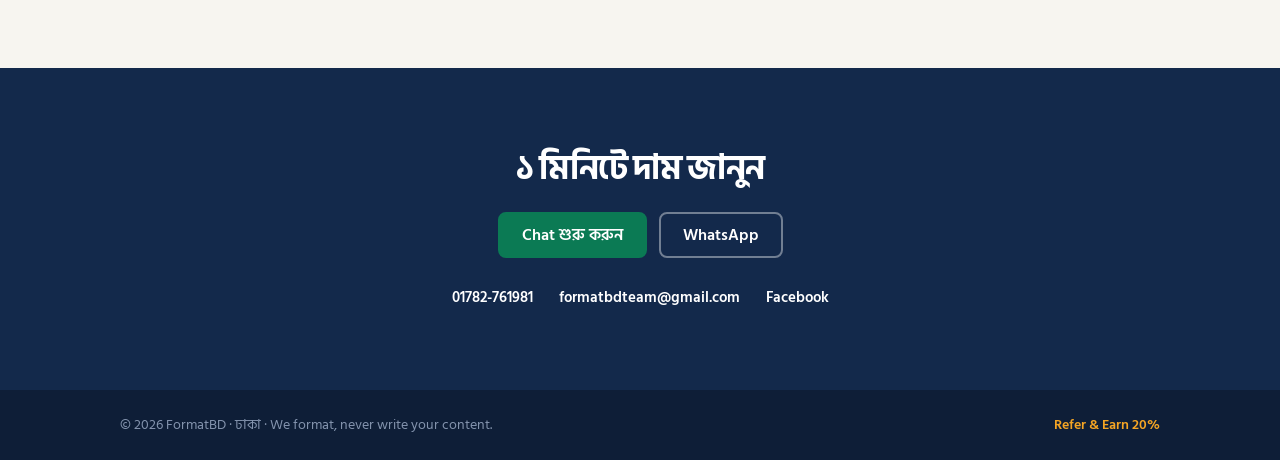
==== commit 82ea5da9: "Minimal homepage: two big service options front and centre Hero is now just the title and two large " ====
--- a/index.html
+++ b/index.html
@@ -4,265 +4,179 @@
 <meta charset="utf-8">
 <meta name="viewport" content="width=device-width, initial-scale=1">
 <title>FormatBD — Report &amp; Presentation Formatting in Bangladesh</title>
-<meta name="description" content="Report, thesis and presentation formatting in Bangladesh. Fixed prices: report from ৳1,200, presentation from ৳1,500. Bangla &amp; English, Word + PDF, 2 free revisions. For govt offices, NGOs and students.">
+<meta name="description" content="Report, thesis and presentation formatting in Bangladesh. Fixed prices: report from ৳1,200, presentation from ৳1,500. Bangla &amp; English, Word + PDF, 2 free revisions.">
 <meta property="og:title" content="FormatBD — Report &amp; Presentation Formatting">
 <meta property="og:description" content="Report formatting from ৳1,200 · Presentation from ৳1,500 · See before/after samples">
 <meta property="og:image" content="https://ashikul04.github.io/formatbd/assets/samples/gov-report-after.jpg">
 <meta name="theme-color" content="#13294B">
 <link rel="icon" href="assets/favicon.png">
 <link rel="preconnect" href="https://fonts.googleapis.com"><link rel="preconnect" href="https://fonts.gstatic.com" crossorigin>
-<link href="https://fonts.googleapis.com/css2?family=Hind+Siliguri:wght@400;500;600;700&family=Tiro+Bangla&family=Poppins:wght@600;700&display=swap" rel="stylesheet">
+<link href="https://fonts.googleapis.com/css2?family=Hind+Siliguri:wght@400;500;600;700&family=Poppins:wght@600;700&display=swap" rel="stylesheet">
 <style>
-  :root { --navy:#13294B; --green:#0B7A54; --green2:#12A06E; --amber:#F5A524; --paper:#F7F5F0; --ink:#1E2329; --muted:#5A6472; --line:#E4E0D6; --head:'Poppins','Hind Siliguri',sans-serif; }
+  :root { --navy:#13294B; --green:#0B7A54; --green2:#12A06E; --paper:#F7F5F0; --ink:#1E2329; --muted:#5A6472; --line:#E4E0D6; --head:'Poppins','Hind Siliguri',sans-serif; }
   * { box-sizing:border-box; margin:0; padding:0; }
   [hidden] { display:none !important; }
   html { scroll-behavior:smooth; scroll-padding-top:72px; }
-  body { font-family:'Hind Siliguri',sans-serif; color:var(--ink); background:#fff; line-height:1.7; font-size:17px; -webkit-font-smoothing:antialiased; }
+  body { font-family:'Hind Siliguri',sans-serif; color:var(--ink); background:#fff; line-height:1.6; font-size:17px; -webkit-font-smoothing:antialiased; }
   a { color:inherit; text-underline-offset:3px; }
-  ::selection { background:#CDEBDD; color:var(--navy); }
   :focus-visible { outline:2px solid var(--green2); outline-offset:3px; border-radius:4px; }
-  .wrap { max-width:1120px; margin:0 auto; padding:0 20px; }
-  h1, h2, h3 { font-family:var(--head); color:var(--navy); line-height:1.2; letter-spacing:-.02em; text-wrap:balance; }
-  h2 { font-size:clamp(28px, 3.2vw, 38px); }
-  p, li { text-wrap:pretty; }
+  .wrap { max-width:1080px; margin:0 auto; padding:0 20px; }
+  h1, h2, h3 { font-family:var(--head); color:var(--navy); line-height:1.15; letter-spacing:-.02em; text-wrap:balance; }
+  h2 { font-size:clamp(26px, 3vw, 34px); text-align:center; margin-bottom:32px; }
   .wm { font-family:'Poppins',sans-serif; font-weight:700; letter-spacing:-.02em; } .wm b { color:var(--green2); }
-  .muted { color:var(--muted); }
-
-  .btn { display:inline-flex; align-items:center; justify-content:center; gap:8px; min-height:48px; background:var(--green); color:#fff; text-decoration:none; padding:0 24px; border-radius:8px; border:2px solid var(--green); font:600 16.5px 'Hind Siliguri',sans-serif; transition:background .15s, border-color .15s; }
+  .btn { display:inline-flex; align-items:center; justify-content:center; min-height:46px; background:var(--green); color:#fff; text-decoration:none; padding:0 22px; border-radius:8px; border:2px solid var(--green); font:600 16px 'Hind Siliguri',sans-serif; cursor:pointer; transition:background .15s; }
   .btn:hover { background:#096544; border-color:#096544; }
-  .btn.ghost { background:transparent; color:var(--navy); border-color:#CFC9BB; }
-  .btn.ghost:hover { border-color:var(--navy); background:#fff; }
-
-  .offer-bar { background:#FFF4DC; color:#6B4400; text-align:center; font-weight:600; font-size:14.5px; padding:8px 16px; }
+  .btn.ghost { background:transparent; color:#fff; border-color:rgba(255,255,255,.4); } .btn.ghost:hover { border-color:#fff; }
+
+  .offer-bar { background:#FFF4DC; color:#6B4400; text-align:center; font-weight:600; font-size:14px; padding:7px 16px; }
   header { position:sticky; top:0; z-index:10; background:rgba(255,255,255,.96); border-bottom:1px solid var(--line); }
-  header .wrap { display:flex; align-items:center; justify-content:space-between; height:64px; gap:16px; }
-  .logo { display:flex; align-items:center; gap:4px; text-decoration:none; font-size:23px; color:var(--navy); }
-  .logo img { width:32px; height:32px; }
-  nav { display:flex; align-items:center; gap:28px; }
-  nav a:not(.btn) { text-decoration:none; font-weight:500; color:var(--muted); }
-  nav a:not(.btn):hover { color:var(--navy); }
-  nav .btn { min-height:42px; padding:0 18px; font-size:15.5px; }
-
-  /* hero */
-  .hero { background:var(--paper); padding:72px 0 80px; overflow:hidden; }
-  .hero .wrap { display:grid; grid-template-columns:1.2fr .8fr; gap:56px; align-items:center; }
-  .hero h1 { font-size:clamp(38px, 4.8vw, 58px); line-height:1.08; letter-spacing:-.03em; }
-  .hero .tag { font-size:clamp(20px, 2vw, 24px); font-weight:600; color:var(--green); margin:14px 0 10px; }
-  .hero .lead { font-size:18px; color:#3C4550; max-width:30em; }
-  .svc { list-style:none; display:grid; grid-template-columns:repeat(2,1fr); margin:28px 0; background:#fff; border:1px solid var(--line); border-radius:10px; }
-  .svc li + li { border-left:1px solid var(--line); }
-  .svc a { display:block; padding:12px 14px; text-decoration:none; line-height:1.35; font-weight:600; font-size:15.5px; color:var(--navy); white-space:nowrap; }
-  .svc a:hover { background:#F4FAF7; }
-  .svc span { display:block; font-weight:400; font-size:14.5px; color:var(--muted); }
-  .svc b { color:var(--green); font-size:17px; }
-  .cta { display:flex; gap:12px; flex-wrap:wrap; }
-  .facts { list-style:none; display:flex; flex-wrap:wrap; gap:6px 22px; margin-top:22px; font-size:15px; color:var(--muted); }
-  .facts li::before { content:""; display:inline-block; width:7px; height:7px; border-radius:50%; background:var(--green2); margin-right:8px; vertical-align:2px; }
-  .facts b { color:var(--navy); font-weight:600; }
-
-  .sheet { background:#fff; border:1px solid #DAD5C8; box-shadow:0 20px 44px rgba(19,41,75,.12); padding:32px 32px 28px; position:relative; aspect-ratio:1/1.32; max-width:410px; justify-self:end; width:100%; }
-  .sheet .org { font-size:12px; color:var(--muted); text-align:center; letter-spacing:.04em; }
-  .sheet .t { font-family:'Tiro Bangla',serif; text-align:center; color:var(--navy); font-size:20px; margin:4px 0 2px; }
-  .sheet .y { text-align:center; font-size:13px; color:var(--muted); margin-bottom:16px; }
-  .sheet .rule { height:2px; background:var(--navy); margin:0 0 14px; }
-  .sheet .toc-h { font-family:'Tiro Bangla',serif; font-size:16px; color:var(--navy); margin-bottom:6px; }
-  .toc { list-style:none; font-size:13.5px; }
-  .toc li { display:flex; align-items:baseline; gap:6px; padding:3px 0; }
-  .toc li span:nth-child(2) { flex:1; border-bottom:1px dotted #9AA3AF; transform:translateY(-4px); }
-  .toc li.sub { padding-left:16px; color:var(--muted); }
-  .sheet .stamp { position:absolute; right:22px; bottom:20px; display:flex; align-items:center; gap:6px; font-size:12px; color:var(--green); font-weight:600; }
-  .sheet .stamp img { width:22px; height:22px; }
-  .slide { position:absolute; left:-60px; bottom:-30px; width:230px; aspect-ratio:16/9; background:var(--navy); border-radius:6px; padding:14px 16px 12px; box-shadow:0 14px 30px rgba(19,41,75,.28); display:flex; flex-direction:column; }
-  .slide .st { font-family:'Tiro Bangla',serif; color:#fff; font-size:14px; line-height:1.2; }
-  .slide .ss { color:#9FB0C8; font-size:10.5px; margin-bottom:auto; }
-  .slide .bars { display:flex; align-items:flex-end; gap:9px; height:48%; border-bottom:1px solid rgba(255,255,255,.25); }
-  .slide .bars i { flex:1; background:#2BC48A; border-radius:2px 2px 0 0; }
-  .slide .bars i:nth-child(odd) { background:#C4D0E2; }
-
-  section { padding:88px 0; }
-  .sh { max-width:640px; margin-bottom:40px; }
-  .sh p { color:var(--muted); margin-top:10px; font-size:17.5px; }
+  header .wrap { display:flex; align-items:center; justify-content:space-between; height:62px; }
+  .logo { display:flex; align-items:center; gap:4px; text-decoration:none; font-size:22px; color:var(--navy); } .logo img { width:30px; height:30px; }
+  nav { display:flex; align-items:center; gap:26px; }
+  nav a { text-decoration:none; font-weight:500; color:var(--muted); } nav a:hover { color:var(--navy); }
+
+  /* hero: the two options */
+  .hero { background:var(--paper); padding:64px 0 72px; text-align:center; }
+  .hero h1 { font-size:clamp(34px, 5vw, 56px); }
+  .hero .sub { font-size:19px; color:var(--muted); margin:12px 0 40px; }
+  .pick { display:grid; grid-template-columns:1fr 1fr; gap:28px; max-width:900px; margin:0 auto; }
+  .opt { display:flex; flex-direction:column; background:#fff; border:2px solid var(--line); border-radius:16px; overflow:hidden; text-decoration:none; text-align:left; transition:border-color .15s, transform .15s, box-shadow .15s; }
+  .opt:hover { border-color:var(--green2); transform:translateY(-3px); box-shadow:0 18px 40px rgba(19,41,75,.12); }
+  .thumb { height:220px; overflow:hidden; background:#EDEAE2; border-bottom:1px solid var(--line); }
+  .thumb img { width:100%; height:100%; object-fit:cover; object-position:top; display:block; }
+  .opt-b { padding:22px 24px 24px; display:flex; flex-direction:column; gap:4px; flex:1; }
+  .opt h3 { font-size:26px; }
+  .opt .for { color:var(--muted); font-size:16px; }
+  .opt .go { display:flex; justify-content:space-between; align-items:center; margin-top:16px; }
+  .opt .price { font-size:16px; color:var(--muted); } .opt .price b { font:700 24px Poppins,sans-serif; color:var(--navy); }
+  .opt .cta { background:var(--green); color:#fff; font-weight:600; padding:9px 18px; border-radius:8px; }
+  .opt:hover .cta { background:#096544; }
+  .facts { list-style:none; display:flex; justify-content:center; flex-wrap:wrap; gap:6px 26px; margin-top:32px; font-size:15.5px; color:var(--muted); }
+  .facts li::before { content:"✓"; color:var(--green2); font-weight:700; margin-right:6px; }
+
+  section { padding:80px 0; }
   .alt { background:var(--paper); }
 
-  /* prices */
-  .menu { display:grid; grid-template-columns:repeat(2,1fr); gap:56px; align-items:start; }
-  .col-h { padding-bottom:12px; border-bottom:2px solid var(--navy); }
-  .col h3 { font-size:22px; }
-  .col-h p { color:var(--muted); font-size:15px; line-height:1.55; margin-top:6px; }
-  .rows { list-style:none; }
-  .row { display:flex; justify-content:space-between; align-items:center; gap:14px; text-decoration:none; padding:13px 26px 13px 0; border-bottom:1px solid var(--line); position:relative; }
-  .row::after { content:""; position:absolute; right:6px; top:50%; width:7px; height:7px; border-right:2px solid #A9B0BA; border-top:2px solid #A9B0BA; transform:translateY(-50%) rotate(45deg); transition:right .15s, border-color .15s; }
-  .row:hover::after { right:2px; border-color:var(--green); }
-  .row:hover .nm { color:var(--green); }
-  .nm { font-weight:600; color:var(--navy); font-size:16px; line-height:1.35; }
-  .nm small { display:block; font-weight:400; color:var(--muted); font-size:13.5px; margin-top:2px; }
-  .pr { text-align:right; white-space:nowrap; line-height:1.25; font-variant-numeric:tabular-nums; }
-  .pr s { display:block; color:#687280; font-size:13px; }
-  .pr b { color:var(--navy); font-size:18px; }
-  .deals { list-style:none; display:grid; grid-template-columns:repeat(auto-fit,minmax(300px,1fr)); gap:14px 40px; margin-top:44px; padding:20px 24px; background:#FFF8E8; border-radius:10px; }
-  .deals li { display:flex; gap:12px; align-items:baseline; font-size:15px; color:#5A4A2A; line-height:1.5; }
-  .deals b { font-family:'Poppins',sans-serif; font-size:13px; color:#fff; background:var(--navy); border-radius:4px; padding:2px 8px; white-space:nowrap; }
-  .deals strong { color:var(--navy); }
-  .menu-note { margin-top:16px; color:var(--muted); font-size:14.5px; }
-
-  /* how it works */
-  .steps { list-style:none; display:grid; grid-template-columns:repeat(4,1fr); gap:32px; counter-reset:s; }
-  .steps li { border-top:2px solid var(--line); padding-top:18px; counter-increment:s; }
-  .steps li::before { content:counter(s); display:block; font-family:'Poppins',sans-serif; font-weight:700; font-size:28px; color:var(--green); line-height:1; margin-bottom:12px; }
-  .steps li:first-child { border-top-color:var(--green2); }
-  .steps b { display:block; color:var(--navy); font-size:18px; margin-bottom:4px; }
-  .steps span { color:var(--muted); font-size:15.5px; }
-
   /* samples */
-  .tabs { display:inline-flex; background:#fff; border:1px solid var(--line); border-radius:10px; padding:4px; margin-bottom:28px; }
-  .tabs button { border:0; background:none; font:600 16px 'Hind Siliguri',sans-serif; color:var(--muted); padding:8px 20px; border-radius:7px; cursor:pointer; }
+  .tabs { display:flex; justify-content:center; margin:-12px 0 28px; }
+  .tabs div { display:inline-flex; background:#fff; border:1px solid var(--line); border-radius:10px; padding:4px; }
+  .tabs button { border:0; background:none; font:600 15.5px 'Hind Siliguri',sans-serif; color:var(--muted); padding:7px 18px; border-radius:7px; cursor:pointer; }
   .tabs button[aria-selected="true"] { background:var(--navy); color:#fff; }
-  .grid { display:grid; grid-template-columns:repeat(3,1fr); gap:28px; }
+  .grid { display:grid; grid-template-columns:repeat(3,1fr); gap:24px; }
   .grid.sl { grid-template-columns:1fr 1fr; } .grid.sl .card:first-child { grid-column:1/-1; }
-  .cmp { position:relative; overflow:hidden; border:1px solid #DAD5C8; border-radius:6px; box-shadow:0 12px 30px rgba(19,41,75,.10); background:#fff; --p:50%; user-select:none; }
+  .cmp { position:relative; overflow:hidden; border:1px solid #DAD5C8; border-radius:6px; box-shadow:0 10px 26px rgba(19,41,75,.08); background:#fff; --p:50%; user-select:none; }
   .cmp img { display:block; width:100%; height:auto; }
   .cmp .bf { position:absolute; inset:0; clip-path:inset(0 calc(100% - var(--p)) 0 0); }
   .cmp .bar { position:absolute; top:0; bottom:0; left:var(--p); width:3px; margin-left:-1.5px; background:var(--green2); pointer-events:none; }
-  .cmp .bar::after { content:"\2039 \203A"; position:absolute; top:50%; left:50%; transform:translate(-50%,-50%); width:38px; height:38px; border-radius:50%; background:var(--green2); color:#fff; font:700 15px/38px Poppins,sans-serif; text-align:center; box-shadow:0 4px 12px rgba(0,0,0,.2); }
+  .cmp .bar::after { content:"\2039 \203A"; position:absolute; top:50%; left:50%; transform:translate(-50%,-50%); width:36px; height:36px; border-radius:50%; background:var(--green2); color:#fff; font:700 15px/36px Poppins,sans-serif; text-align:center; box-shadow:0 4px 12px rgba(0,0,0,.2); }
   .cmp input { position:absolute; inset:0; width:100%; height:100%; opacity:0; cursor:ew-resize; margin:0; }
-  .cmp .lb { position:absolute; top:10px; font:600 12.5px Poppins,sans-serif; color:#fff; padding:3px 9px; border-radius:4px; pointer-events:none; }
+  .cmp .lb { position:absolute; top:10px; font:600 12px Poppins,sans-serif; color:#fff; padding:3px 9px; border-radius:4px; pointer-events:none; }
   .cmp .lb.l { left:10px; background:rgba(150,40,40,.85); } .cmp .lb.r { right:10px; background:var(--green); }
-  .card figcaption { display:flex; justify-content:space-between; align-items:baseline; gap:12px; margin-top:12px; font-size:15px; color:var(--muted); line-height:1.45; }
-  .card figcaption b { display:block; color:var(--navy); font-size:16.5px; }
-  .card figcaption button { flex:none; border:0; background:none; color:var(--green); font:600 15px 'Hind Siliguri',sans-serif; cursor:pointer; text-decoration:underline; text-underline-offset:3px; }
-  .samp-note { margin-top:22px; font-size:14px; color:var(--muted); }
-  button.btn { cursor:pointer; }
-
-  /* promise */
-  .promises { list-style:none; display:grid; grid-template-columns:repeat(4,1fr); gap:24px 32px; margin-top:28px; }
-  .promises b { display:block; color:var(--navy); font-size:17px; }
-  .promises span { color:var(--muted); font-size:15.5px; }
+  .card figcaption { margin-top:10px; font-weight:600; color:var(--navy); font-size:15.5px; text-align:center; }
+
+  /* prices (rows written by ops/build.py) */
+  .menu { display:grid; grid-template-columns:1fr 1fr; gap:48px; max-width:940px; margin:0 auto; }
+  .col-h { padding-bottom:10px; border-bottom:2px solid var(--navy); } .col h3 { font-size:21px; } .col-h p { display:none; }
+  .rows { list-style:none; }
+  .row { display:flex; justify-content:space-between; align-items:center; gap:14px; text-decoration:none; padding:12px 24px 12px 0; border-bottom:1px solid var(--line); position:relative; }
+  .row::after { content:""; position:absolute; right:6px; top:50%; width:7px; height:7px; border-right:2px solid #A9B0BA; border-top:2px solid #A9B0BA; transform:translateY(-50%) rotate(45deg); }
+  .row:hover .nm { color:var(--green); } .row:hover::after { border-color:var(--green); }
+  .nm { font-weight:600; color:var(--navy); font-size:16px; line-height:1.35; }
+  .nm small { display:block; font-weight:400; color:var(--muted); font-size:13.5px; }
+  .pr { text-align:right; white-space:nowrap; line-height:1.25; }
+  .pr s { display:block; color:#7A8390; font-size:13px; } .pr b { color:var(--navy); font-size:18px; }
+  .deals { list-style:none; display:flex; justify-content:center; flex-wrap:wrap; gap:10px; margin:36px auto 0; }
+  .deals li { background:#FFF4DC; color:#6B4400; border-radius:20px; padding:5px 14px; font-size:14.5px; } .deals b { color:var(--navy); margin-right:4px; }
+  .menu-note { text-align:center; margin-top:14px; color:var(--muted); font-size:14px; }
+
+  /* steps */
+  .steps { list-style:none; display:grid; grid-template-columns:repeat(3,1fr); gap:28px; max-width:900px; margin:0 auto; counter-reset:s; text-align:center; }
+  .steps li { counter-increment:s; font-size:16.5px; color:var(--muted); }
+  .steps li::before { content:counter(s); display:grid; place-items:center; width:44px; height:44px; margin:0 auto 12px; border-radius:50%; background:var(--navy); color:#fff; font:700 19px Poppins,sans-serif; }
+  .steps b { display:block; color:var(--navy); font-size:18px; }
 
   /* faq */
-  .faq { max-width:760px; border-top:1px solid var(--line); }
+  .faq { max-width:720px; margin:0 auto; border-top:1px solid var(--line); }
   details { border-bottom:1px solid var(--line); }
-  summary { cursor:pointer; font-weight:600; color:var(--navy); font-size:17.5px; padding:18px 0; list-style:none; display:flex; justify-content:space-between; align-items:center; gap:16px; }
+  summary { cursor:pointer; font-weight:600; color:var(--navy); font-size:17px; padding:16px 0; list-style:none; display:flex; justify-content:space-between; gap:16px; }
   summary::-webkit-details-marker { display:none; }
-  summary::after { content:""; flex:none; width:9px; height:9px; border-right:2px solid var(--green); border-bottom:2px solid var(--green); transform:rotate(45deg) translateY(-3px); transition:transform .2s; }
-  details[open] summary::after { transform:rotate(-135deg) translateY(-3px); }
-  details p { padding:0 0 18px; color:#3C4550; max-width:65ch; }
-
-  /* order */
+  summary::after { content:"+"; color:var(--green); font-size:22px; line-height:1; }
+  details[open] summary::after { content:"–"; }
+  details p { padding:0 0 16px; color:#3C4550; }
+
   .order { background:var(--navy); color:#C9D3E3; text-align:center; }
-  .order h2 { color:#fff; }
-  .order .lead { font-size:18px; margin:12px auto 30px; max-width:34em; }
-  .order .cta { justify-content:center; }
-  .order .btn.ghost { color:#fff; border-color:rgba(255,255,255,.35); }
-  .order .btn.ghost:hover { border-color:#fff; background:rgba(255,255,255,.06); }
-  .contact { list-style:none; display:flex; flex-wrap:wrap; justify-content:center; gap:8px 28px; margin-top:36px; font-size:15.5px; }
-  .contact a { color:#fff; text-decoration:none; font-weight:600; } .contact a:hover { text-decoration:underline; }
-  #my-jobs { margin-top:18px; font-size:15px; } #my-jobs a { color:#fff; }
-
-  footer { background:#0E1E37; color:#AFBBD0; padding:36px 0; font-size:15px; }
-  footer .wrap { display:flex; flex-wrap:wrap; justify-content:space-between; gap:16px 32px; align-items:center; }
-  footer nav { gap:22px; flex-wrap:wrap; }
-  footer nav a:not(.btn) { color:#E3E9F2; }
-  footer nav a.earn { color:var(--amber); font-weight:600; }
-  footer small { flex-basis:100%; font-size:13.5px; color:#8494AE; }
-  .float { position:fixed; right:16px; bottom:16px; width:54px; height:54px; border-radius:50%; background:#1F9E55; display:grid; place-items:center; box-shadow:0 6px 20px rgba(0,0,0,.22); z-index:20; transition:transform .15s; }
-  .float:hover { transform:translateY(-2px); }
-  .float svg { width:28px; height:28px; fill:#fff; }
-
-  @media (max-width:900px) {
-    .hero { padding:48px 0 64px; }
-    .hero .wrap { grid-template-columns:1fr; gap:48px; }
-    .grid, .grid.sl, .promises { grid-template-columns:1fr 1fr; }
-    .sheet { justify-self:center; max-width:340px; }
-    .slide { left:-14px; width:190px; }
-    .menu, .deals { grid-template-columns:1fr; } .menu { gap:48px; }
-    .steps { grid-template-columns:1fr 1fr; }
-    nav a:not(.btn) { display:none; }
-    footer nav a:not(.btn) { display:inline; }
-    section { padding:64px 0; }
+  .order h2 { color:#fff; margin-bottom:24px; }
+  .order .cta { display:flex; gap:12px; justify-content:center; flex-wrap:wrap; }
+  .contact { list-style:none; display:flex; flex-wrap:wrap; justify-content:center; gap:6px 26px; margin-top:28px; font-size:15px; }
+  .contact a { color:#fff; text-decoration:none; font-weight:600; }
+  #my-jobs { margin-top:16px; font-size:15px; } #my-jobs a { color:#fff; }
+  footer { background:#0E1E37; color:#8494AE; padding:24px 0; font-size:14px; }
+  footer .wrap { display:flex; flex-wrap:wrap; justify-content:space-between; gap:10px 24px; }
+  footer a { color:#C9D3E3; text-decoration:none; } footer a.earn { color:#F5A524; font-weight:600; }
+
+  @media (max-width:820px) {
+    .pick, .menu { grid-template-columns:1fr; } .menu { gap:40px; }
+    .grid { grid-template-columns:1fr 1fr; }
+    .thumb { height:180px; }
+    nav a:not(:last-child) { display:none; }
+    section { padding:60px 0; }
   }
   @media (max-width:560px) {
     body { font-size:16px; }
-    .svc { grid-template-columns:1fr; }
-    .svc li + li { border-left:0; border-top:1px solid var(--line); }
-    .svc a { display:flex; justify-content:space-between; align-items:baseline; }
-    .cta .btn { flex:1 1 100%; }
-    .steps, .promises, .grid, .grid.sl { grid-template-columns:1fr; gap:24px; }
-    .sheet { padding:24px 20px; }
-    .offer-bar { font-size:13.5px; }
+    .hero { padding:28px 0 44px; } .hero h1 { font-size:30px; } .hero .sub { margin:8px 0 22px; font-size:17px; }
+    .pick { gap:16px; } .thumb { height:96px; } .opt-b { padding:14px 16px 16px; }
+    .opt h3 { font-size:21px; } .opt .for { font-size:14.5px; } .opt .go { margin-top:8px; }
+    .opt .price b { font-size:21px; } .opt .cta { padding:7px 14px; font-size:15px; }
+    .offer-bar { font-size:13px; padding:6px 12px; }
+    .grid, .grid.sl, .steps { grid-template-columns:1fr; }
+    .order .btn { flex:1 1 100%; }
   }
   @media (prefers-reduced-motion:reduce) { html { scroll-behavior:auto; } * { transition:none !important; } }
 </style>
 </head>
 <body>
-<div class="offer-bar">November Offer: Thesis-এর সাথে Cover FREE · Report + Presentation combo 15% OFF · Office / NGO: 5 pages free sample — 30 Nov পর্যন্ত</div>
+<div class="offer-bar">November: Thesis-এর সাথে Cover FREE · Combo 15% OFF — 30 Nov পর্যন্ত</div>
 <header><div class="wrap">
   <a class="logo" href="./" aria-label="FormatBD home"><img src="assets/logo-icon.svg" alt=""><span class="wm">Format<b>BD</b></span></a>
-  <nav aria-label="Main"><a href="#samples">Samples</a><a href="#services">Prices</a><a href="#process">How it works</a><a href="#faq">FAQ</a><a class="btn" href="order.html">Order দিন</a></nav>
+  <nav aria-label="Main"><a href="#samples">Samples</a><a href="#services">Prices</a><a href="#faq">FAQ</a><a class="js-wa" href="#" target="_blank" rel="noopener">WhatsApp</a></nav>
 </div></header>
 
 <main>
 <div class="hero"><div class="wrap">
-  <div>
-    <h1>Report &amp; Presentation Formatting</h1>
-    <p class="tag">লেখা আপনার, সাজানো আমাদের।</p>
-    <p class="lead">File পাঠান, 24–72 ঘণ্টায় সুন্দর করে সাজানো Word + PDF হাতে পান। দাম fixed, আগেই লেখা।</p>
-    <ul class="svc">
-      <li><a href="#svc-report">Report Formatting<span>from <b>৳1,200</b></span></a></li>
-      <li><a href="#svc-slides">Presentation<span>from <b>৳1,500</b></span></a></li>
-    </ul>
-    <div class="cta"><button class="btn js-chat" type="button">১ মিনিটে দাম জানুন</button><a class="btn ghost" href="#samples">Samples দেখুন</a></div>
-    <ul class="facts">
-      <li><b>24–72 ঘণ্টা</b> delivery</li>
-      <li><b>2 বার</b> free revision</li>
-      <li>মাত্র <b>20% advance</b></li>
-    </ul>
-  </div>
-  <div class="sheet" aria-label="Sample formatted report page">
-    <div class="org">প্রকল্প বাস্তবায়ন ইউনিট</div>
-    <div class="t">প্রকল্প সমাপ্তি প্রতিবেদন</div>
-    <div class="y">অর্থবছর ২০২৫–২৬</div>
-    <div class="rule"></div>
-    <div class="toc-h">সূচিপত্র</div>
-    <ul class="toc">
-      <li><span>নির্বাহী সারসংক্ষেপ</span><span></span><span>i</span></li>
-      <li><span>১. প্রকল্পের পটভূমি</span><span></span><span>১</span></li>
-      <li class="sub"><span>১.১ উদ্দেশ্য ও পরিধি</span><span></span><span>২</span></li>
-      <li class="sub"><span>১.২ বাস্তবায়ন এলাকা</span><span></span><span>৪</span></li>
-      <li><span>২. অগ্রগতি ও অর্জন</span><span></span><span>৭</span></li>
-      <li class="sub"><span>২.১ লক্ষ্যমাত্রা বনাম অর্জন</span><span></span><span>৮</span></li>
-      <li><span>৩. আর্থিক বিবরণী</span><span></span><span>১৫</span></li>
-      <li><span>৪. শিক্ষা ও সুপারিশ</span><span></span><span>২১</span></li>
-      <li><span>পরিশিষ্ট</span><span></span><span>২৬</span></li>
-    </ul>
-    <div class="stamp"><img src="assets/logo-icon.svg" alt="">Formatted by FormatBD</div>
-    <div class="slide" aria-hidden="true"><div class="st">লক্ষ্যমাত্রা বনাম অর্জন</div><div class="ss">Slide 4 · Meeting presentation</div><div class="bars"><i style="height:45%"></i><i style="height:62%"></i><i style="height:70%"></i><i style="height:88%"></i><i style="height:80%"></i><i style="height:100%"></i></div></div>
-  </div>
+  <h1>Report &amp; Presentation Formatting</h1>
+  <p class="sub">লেখা আপনার, সাজানো আমাদের।</p>
+  <div class="pick">
+    <a class="opt js-chat" data-svc="report" href="#svc-report">
+      <div class="thumb"><img src="assets/samples/gov-report-after.jpg" alt="Formatted report page sample"></div>
+      <div class="opt-b"><h3>Report Formatting</h3><span class="for">Thesis · Govt report · NGO report</span>
+        <div class="go"><span class="price">from <b>৳1,200</b></span><span class="cta">শুরু করুন →</span></div></div>
+    </a>
+    <a class="opt js-chat" data-svc="slides" href="#svc-slides">
+      <div class="thumb"><img src="assets/samples/gov-meeting-after.jpg" alt="Formatted presentation slide sample"></div>
+      <div class="opt-b"><h3>Presentation Formatting</h3><span class="for">Meeting · Donor · Thesis defence</span>
+        <div class="go"><span class="price">from <b>৳1,500</b></span><span class="cta">শুরু করুন →</span></div></div>
+    </a>
+  </div>
+  <ul class="facts"><li>24–72 ঘণ্টা</li><li>2 বার free revision</li><li>20% advance</li><li>Word + PDF</li></ul>
 </div></div>
 
-<section id="samples" class="alt"><div class="wrap">
-  <div class="sh"><h2>Samples: আগে ও পরে</h2><p>একই লেখা — শুধু formatting বদলেছে। মাঝের দাগটা টেনে দেখুন।</p></div>
-  <div class="tabs" role="tablist"><button type="button" role="tab" aria-selected="true" aria-controls="g-rep">Report Formatting</button><button type="button" role="tab" aria-selected="false" aria-controls="g-sl">Presentation</button></div>
-<div class="grid rep" id="g-rep" role="tabpanel">
-<figure class="card"><div class="cmp"><img src="assets/samples/gov-report-after.jpg" alt="Govt project report — after formatting" loading="lazy"><div class="bf"><img src="assets/samples/gov-report-before.jpg" alt="Govt project report — before formatting" loading="lazy"></div><span class="bar"></span><span class="lb l">Before</span><span class="lb r">After</span><input type="range" min="0" max="100" value="50" aria-label="Govt project report: before / after slider"></div>
-<figcaption><span><b>Govt project report</b>বাংলা · সারণি, চিত্র, header-footer · <a href="assets/samples/gov-report-after.jpg" target="_blank" rel="noopener">বড় করে দেখুন</a></span><button type="button" class="js-chat" data-pkg="gov-report">এমন চাই →</button></figcaption></figure>
-<figure class="card"><div class="cmp"><img src="assets/samples/ngo-report-after.jpg" alt="NGO / donor report — after formatting" loading="lazy"><div class="bf"><img src="assets/samples/ngo-report-before.jpg" alt="NGO / donor report — before formatting" loading="lazy"></div><span class="bar"></span><span class="lb l">Before</span><span class="lb r">After</span><input type="range" min="0" max="100" value="50" aria-label="NGO / donor report: before / after slider"></div>
-<figcaption><span><b>NGO / donor report</b>English · charts, stat boxes, donor style · <a href="assets/samples/ngo-report-after.jpg" target="_blank" rel="noopener">বড় করে দেখুন</a></span><button type="button" class="js-chat" data-pkg="ngo-report">এমন চাই →</button></figcaption></figure>
-<figure class="card"><div class="cmp"><img src="assets/samples/thesis-after.jpg" alt="Thesis table of contents — after formatting" loading="lazy"><div class="bf"><img src="assets/samples/thesis-before.jpg" alt="Thesis table of contents — before formatting" loading="lazy"></div><span class="bar"></span><span class="lb l">Before</span><span class="lb r">After</span><input type="range" min="0" max="100" value="50" aria-label="Thesis table of contents: before / after slider"></div>
-<figcaption><span><b>Thesis table of contents</b>Auto TOC · i, ii → 1, 2 page numbers · <a href="assets/samples/thesis-after.jpg" target="_blank" rel="noopener">বড় করে দেখুন</a></span><button type="button" class="js-chat" data-pkg="stu-basic">এমন চাই →</button></figcaption></figure>
-</div>
-<div class="grid sl" id="g-sl" role="tabpanel" hidden>
-<figure class="card"><div class="cmp"><img src="assets/samples/gov-meeting-after.jpg" alt="Office meeting slide — after formatting" loading="lazy"><div class="bf"><img src="assets/samples/gov-meeting-before.jpg" alt="Office meeting slide — before formatting" loading="lazy"></div><span class="bar"></span><span class="lb l">Before</span><span class="lb r">After</span><input type="range" min="0" max="100" value="50" aria-label="Office meeting slide: before / after slider"></div>
-<figcaption><span><b>Office meeting slide</b>লেখার দেয়াল → KPI + chart · <a href="assets/samples/gov-meeting-after.jpg" target="_blank" rel="noopener">বড় করে দেখুন</a></span><button type="button" class="js-chat" data-pkg="gov-meeting">এমন চাই →</button></figcaption></figure>
-<figure class="card"><div class="cmp"><img src="assets/samples/ngo-deck-after.jpg" alt="Donor presentation slide — after formatting" loading="lazy"><div class="bf"><img src="assets/samples/ngo-deck-before.jpg" alt="Donor presentation slide — before formatting" loading="lazy"></div><span class="bar"></span><span class="lb l">Before</span><span class="lb r">After</span><input type="range" min="0" max="100" value="50" aria-label="Donor presentation slide: before / after slider"></div>
-<figcaption><span><b>Donor presentation slide</b>Pasted table → clear infographic · <a href="assets/samples/ngo-deck-after.jpg" target="_blank" rel="noopener">বড় করে দেখুন</a></span><button type="button" class="js-chat" data-pkg="ngo-deck">এমন চাই →</button></figcaption></figure>
-<figure class="card"><div class="cmp"><img src="assets/samples/defence-after.jpg" alt="Thesis defence slide — after formatting" loading="lazy"><div class="bf"><img src="assets/samples/defence-before.jpg" alt="Thesis defence slide — before formatting" loading="lazy"></div><span class="bar"></span><span class="lb l">Before</span><span class="lb r">After</span><input type="range" min="0" max="100" value="50" aria-label="Thesis defence slide: before / after slider"></div>
-<figcaption><span><b>Thesis defence slide</b>Paragraph → step-by-step diagram · <a href="assets/samples/defence-after.jpg" target="_blank" rel="noopener">বড় করে দেখুন</a></span><button type="button" class="js-chat" data-pkg="stu-slides">এমন চাই →</button></figcaption></figure>
-</div>
-  <p class="samp-note">সব নমুনার নাম ও তথ্য কাল্পনিক। Client-এর file আমরা কখনো কাউকে দেখাই না। অফিস ও NGO: আপনার নিজের file-এর ৫ পেজ ফ্রি সাজিয়ে দেখাই।</p>
-</div></section>
-
-<section id="services"><div class="wrap">
-  <div class="sh"><h2>Prices</h2><p>Govt office, NGO বা student: যে কাজ লাগবে, তার পাশে দাম লেখা। যেকোনো লাইনে click করলে ১ মিনিটে estimate।</p></div>
+<section id="samples"><div class="wrap">
+  <h2>আগে ও পরে</h2>
+  <div class="tabs"><div role="tablist"><button type="button" role="tab" aria-selected="true" aria-controls="g-rep">Report</button><button type="button" role="tab" aria-selected="false" aria-controls="g-sl">Presentation</button></div></div>
+  <div class="grid rep" id="g-rep" role="tabpanel">
+    <figure class="card"><div class="cmp"><img src="assets/samples/gov-report-after.jpg" alt="Govt report — after" loading="lazy"><div class="bf"><img src="assets/samples/gov-report-before.jpg" alt="Govt report — before" loading="lazy"></div><span class="bar"></span><span class="lb l">Before</span><span class="lb r">After</span><input type="range" min="0" max="100" value="50" aria-label="Govt report: before / after"></div><figcaption>Govt report</figcaption></figure>
+    <figure class="card"><div class="cmp"><img src="assets/samples/ngo-report-after.jpg" alt="NGO report — after" loading="lazy"><div class="bf"><img src="assets/samples/ngo-report-before.jpg" alt="NGO report — before" loading="lazy"></div><span class="bar"></span><span class="lb l">Before</span><span class="lb r">After</span><input type="range" min="0" max="100" value="50" aria-label="NGO report: before / after"></div><figcaption>NGO report</figcaption></figure>
+    <figure class="card"><div class="cmp"><img src="assets/samples/thesis-after.jpg" alt="Thesis contents — after" loading="lazy"><div class="bf"><img src="assets/samples/thesis-before.jpg" alt="Thesis contents — before" loading="lazy"></div><span class="bar"></span><span class="lb l">Before</span><span class="lb r">After</span><input type="range" min="0" max="100" value="50" aria-label="Thesis: before / after"></div><figcaption>Thesis</figcaption></figure>
+  </div>
+  <div class="grid sl" id="g-sl" role="tabpanel" hidden>
+    <figure class="card"><div class="cmp"><img src="assets/samples/gov-meeting-after.jpg" alt="Meeting slide — after" loading="lazy"><div class="bf"><img src="assets/samples/gov-meeting-before.jpg" alt="Meeting slide — before" loading="lazy"></div><span class="bar"></span><span class="lb l">Before</span><span class="lb r">After</span><input type="range" min="0" max="100" value="50" aria-label="Meeting slide: before / after"></div><figcaption>Office meeting</figcaption></figure>
+    <figure class="card"><div class="cmp"><img src="assets/samples/ngo-deck-after.jpg" alt="Donor slide — after" loading="lazy"><div class="bf"><img src="assets/samples/ngo-deck-before.jpg" alt="Donor slide — before" loading="lazy"></div><span class="bar"></span><span class="lb l">Before</span><span class="lb r">After</span><input type="range" min="0" max="100" value="50" aria-label="Donor slide: before / after"></div><figcaption>Donor presentation</figcaption></figure>
+    <figure class="card"><div class="cmp"><img src="assets/samples/defence-after.jpg" alt="Defence slide — after" loading="lazy"><div class="bf"><img src="assets/samples/defence-before.jpg" alt="Defence slide — before" loading="lazy"></div><span class="bar"></span><span class="lb l">Before</span><span class="lb r">After</span><input type="range" min="0" max="100" value="50" aria-label="Defence slide: before / after"></div><figcaption>Thesis defence</figcaption></figure>
+  </div>
+</div></section>
+
+<section id="services" class="alt"><div class="wrap">
+  <h2>দাম</h2>
 <!--PRICING-->
 <div class="menu">
 <div class="col" id="svc-report"><div class="col-h"><h3>Report Formatting</h3><p>রিপোর্ট, থিসিস ও অফিসিয়াল ডকুমেন্ট — আপনার guideline মেনে সাজানো, Word + PDF।</p></div><ul class="rows">
@@ -280,66 +194,46 @@
 <li><a class="row" href="order.html?pkg=stu-defense"><span class="nm">Thesis + Defence Combo<small>formatting + cover + 15 slides</small></span><span class="pr"><s>৳4,550</s><b>৳3,200</b></span></a></li>
 </ul></div>
 </div>
-<ul class="deals"><li><b>FREE</b><span><strong>Cover Page</strong> — Thesis বা report formatting নিলে cover design ফ্রি।</span></li><li><b>15% OFF</b><span><strong>Combo / Group</strong> — Report + Presentation একসাথে, অথবা ৩ জন বন্ধু মিলে অর্ডার করলে।</span></li><li><b>5 Pages</b><span><strong>Free Sample</strong> — অফিস ও NGO: ৫ পেজ ফ্রি সাজিয়ে দেখাই, পছন্দ হলে তবেই অর্ডার।</span></li></ul>
-<p class="menu-note">দাম fixed — file দেখে final দাম confirm করি, list price-এর বেশি না (extra page/slide ছাড়া)। 20% advance · Urgent +30–40% · Printing খরচ আলাদা।</p>
+<ul class="deals"><li><b>FREE</b>Cover Page</li><li><b>15% OFF</b>Report + Presentation combo</li><li><b>5 Pages</b>Free sample (office/NGO)</li></ul>
+<p class="menu-note">দাম fixed · 20% advance · Urgent +30–40%</p>
 <!--/PRICING-->
 </div></section>
 
 <section id="process"><div class="wrap">
-  <div class="sh"><h2>How it works</h2><p>প্রথম click থেকে file হাতে পাওয়া পর্যন্ত, সবকিছু লিখিত।</p></div>
+  <h2>কীভাবে কাজ হয়</h2>
   <ol class="steps">
-    <li><b>Order দিন</b><span data-wa="WhatsApp-এ কী কাজ লাগবে জানান, file পাঠান।">Service বাছুন, file upload করুন, সাথে সাথে estimate দেখুন। ৩–৪ মিনিট।</span></li>
-    <li><b>দাম confirm</b><span>File দেখে final দাম ও তারিখ WhatsApp ও email-এ জানাই।</span></li>
-    <li><b>20% advance</b><span>bKash-এ advance দিলে সেদিনই কাজ শুরু।</span></li>
-    <li><b>Preview, তারপর file</b><span>Preview দেখে ঠিক থাকলে বাকি টাকা, তারপর Word + PDF আপনার।</span></li>
+    <li><b>File পাঠান</b>Chat বা WhatsApp-এ</li>
+    <li><b>দাম confirm</b>20% advance, bKash</li>
+    <li><b>Preview → file</b>Word + PDF আপনার</li>
   </ol>
 </div></section>
 
-<section class="alt"><div class="wrap">
-  <div>
-    <h2>Our promise</h2>
-    <p class="muted" style="margin-top:10px">প্রতিটি কাজে, কোটেশনেও লেখা থাকে।</p>
-    <ul class="promises">
-      <li><b>সময়মতো delivery</b><span>দেরি হলে ২০% টাকা ফেরত।</span></li>
-      <li><b>Guideline অনুযায়ী</b><span>নিয়ম না মানায় ফেরত এলে বিনা খরচে ঠিক করি।</span></li>
-      <li><b>সম্পূর্ণ গোপনীয়</b><span>আপনার file কারো সাথে share হয় না।</span></li>
-      <li><b>লিখিত কোটেশন ও বিল</b><span>অফিসের হিসাব শাখার জন্য আনুষ্ঠানিক কাগজ।</span></li>
-    </ul>
-  </div>
-</div></section>
-
-<section id="faq"><div class="wrap">
-  <div class="sh"><h2>FAQ</h2></div>
+<section id="faq" class="alt"><div class="wrap">
+  <h2>প্রশ্ন</h2>
   <div class="faq">
-    <details><summary>আপনারা কি থিসিস বা রিপোর্ট লিখে দেন?</summary><p>না। আমরা শুধু formatting, presentation design আর রূপান্তরের কাজ করি। লেখা ও গবেষণা আপনার নিজের, তাই ভার্সিটি বা অফিসে কোনো সমস্যা হয় না।</p></details>
-    <details><summary>টাকা কীভাবে দেব?</summary><p>দাম confirm হলে 20% advance bKash-এ, preview দেখে বাকিটা। প্রতিষ্ঠান কোটেশন ও কার্যাদেশ অনুযায়ী ব্যাংক বা চেকে দিতে পারে।</p></details>
-    <details><summary>সরকারি দপ্তর থেকে কাজ দিতে কী লাগবে?</summary><p>নথির কপি ও প্রয়োজনীয় ফরম্যাট জানালেই লিখিত কোটেশন পাঠাই। কার্যাদেশ পাওয়ার পর কাজ শুরু, কাজ শেষে বিল।</p></details>
-    <details><summary>আমার ভার্সিটি / অফিসের নিয়ম জানবেন কীভাবে?</summary><p>Guideline বা আগের কোনো অনুমোদিত কপি পাঠান, আমরা হুবহু সেই নিয়মে সাজাই।</p></details>
-    <details><summary>বিজয়ে লেখা পুরনো file কি Unicode করা যাবে?</summary><p>হ্যাঁ। SutonnyMJ / বিজয়ের লেখা Unicode-এ রূপান্তর করে নিকস বা সোলায়মানলিপি ফন্টে সাজাই, যুক্তবর্ণ ও বানান মিলিয়ে দেখি। প্রথম ২০ পৃষ্ঠা ফ্রি।</p></details>
-    <details><summary>কত দিনে পাব? Urgent হলে?</summary><p>সাধারণত 24–72 ঘণ্টা; বড় report-এ file দেখে তারিখ লিখে দিই। Urgent লাগলে +30–40% চার্জে আগে দিই। দেরি হলে ২০% টাকা ফেরত।</p></details>
-    <details><summary>File কীভাবে পাঠাব?</summary><p>WhatsApp-এ সরাসরি, email-এ, অথবা Google Drive link। Word file হলে সবচেয়ে ভালো; PDF বা ছবি থেকেও কাজ করি।</p></details>
-    <details><summary>Do you work with NGOs and INGOs in English?</summary><p>Yes. We format donor reports, annual reports and policy briefs in English and Bangla, following your brand and donor visibility guidelines. Email us for a formal quotation within 24 hours.</p></details>
+    <details><summary>আপনারা কি লিখে দেন?</summary><p>না। শুধু formatting ও presentation design। লেখা আপনার নিজের।</p></details>
+    <details><summary>কত দিনে পাব?</summary><p>সাধারণত 24–72 ঘণ্টা। Urgent হলে +30–40%। দেরি হলে ২০% টাকা ফেরত।</p></details>
+    <details><summary>টাকা কীভাবে দেব?</summary><p>20% advance bKash-এ, preview দেখে বাকিটা। অফিস/NGO: কোটেশন ও বিল দিই।</p></details>
+    <details><summary>আমার guideline মেনে করবেন?</summary><p>হ্যাঁ। Guideline বা আগের approved কপি পাঠান, হুবহু সেই নিয়মে সাজাই।</p></details>
+    <details><summary>English reports for NGOs?</summary><p>Yes — donor reports and decks in English or Bangla, to your brand guidelines.</p></details>
   </div>
 </div></section>
 
 <section id="order" class="order"><div class="wrap">
-  <h2 data-wa="১ মিনিটে দাম জেনে order দিন">৩–৪ মিনিটে order দিন</h2>
-  <p class="lead" data-wa="Chat-এ কাজটা বলুন, সাথে সাথে estimate পাবেন। তারপর WhatsApp-এ file পাঠান — দাম ও তারিখ লিখিতভাবে জানাব।">Service বাছুন, file দিন, সাথে সাথে estimate দেখুন। প্রশ্ন থাকলে সরাসরি WhatsApp করুন।</p>
-  <div class="cta"><button class="btn js-chat" type="button">দাম জানুন ও order দিন</button><a class="btn ghost js-wa" href="#" target="_blank" rel="noopener">WhatsApp-এ কথা বলুন</a></div>
+  <h2>১ মিনিটে দাম জানুন</h2>
+  <div class="cta"><button class="btn js-chat" type="button">Chat শুরু করুন</button><a class="btn ghost js-wa" href="#" target="_blank" rel="noopener">WhatsApp</a></div>
   <ul class="contact">
     <li><a class="js-tel" href="#">01782-761981</a></li>
     <li><a class="js-mail" href="#">formatbdteam@gmail.com</a></li>
     <li><a class="js-fb" href="#">Facebook</a></li>
-    <li>প্রতিদিন 9am – 11pm</li>
   </ul>
   <p id="my-jobs" hidden></p>
 </div></section>
 </main>
 
 <footer><div class="wrap">
-  <a class="logo" href="./" style="color:#fff"><span class="wm">Format<b>BD</b></span></a>
-  <nav aria-label="Footer"><a href="#samples">Samples</a><a href="#services">Prices</a><a href="#faq">FAQ</a><a href="#order">Contact</a><a class="earn" href="partner.html">Refer &amp; Earn 20%</a></nav>
-  <small>We format and design — we never write your content. · ঢাকা, বাংলাদেশ · © 2026 FormatBD</small>
+  <span>© 2026 FormatBD · ঢাকা · We format, never write your content.</span>
+  <a class="earn" href="partner.html">Refer &amp; Earn 20%</a>
 </div></footer>
 
 <script>
@@ -353,36 +247,31 @@
   set(".js-tel", "tel:+" + C.wa);
   set(".js-mail", "mailto:" + C.email + "?subject=" + encodeURIComponent("Quotation request"));
   set(".js-fb", "https://www.facebook.com/" + C.fb);
-  // ORDER_LIVE = false until the order backend (Edge Function + Apps Script) is deployed:
-  // every link to order.html opens WhatsApp instead, with the package name filled in
+  // ORDER_LIVE = false until the order backend is deployed: options, price rows and buttons open
+  // the chat assistant (assets/chat.js) instead of order.html; WhatsApp if the chat hasn't loaded
   const ORDER_LIVE = false;
-  if (!ORDER_LIVE) {
-    // price rows + chat buttons open the chat assistant (assets/chat.js); WhatsApp if it hasn't loaded
-    document.addEventListener("click", e => {
-      const a = e.target.closest('a[href^="order.html"], .js-chat');
-      if (!a) return;
-      e.preventDefault();
-      const pkg = a.dataset.pkg || (a.getAttribute("href") || "").split("pkg=")[1] || "";
-      if (window.fbdChat) window.fbdChat.open(pkg);
-      else window.open(waLink("আসসালামু আলাইকুম, FormatBD — একটি order দিতে চাই।"), "_blank");
-    });
-    document.querySelectorAll("[data-wa]").forEach(el => el.textContent = el.dataset.wa);
-    document.querySelectorAll("[data-wa-hide]").forEach(el => el.hidden = true);
-  }
-  // partner links: ?ref=CODE is remembered for C.cookieDays days; order.html fills it in, so a customer who comes back later still credits the partner
+  if (!ORDER_LIVE) document.addEventListener("click", e => {
+    const a = e.target.closest('a[href^="order.html"], .js-chat');
+    if (!a) return;
+    e.preventDefault();
+    const pkg = a.dataset.svc ? "svc:" + a.dataset.svc : (a.getAttribute("href") || "").split("pkg=")[1] || "";
+    if (window.fbdChat) window.fbdChat.open(pkg);
+    else window.open(waLink("আসসালামু আলাইকুম, FormatBD — একটি order দিতে চাই।"), "_blank");
+  });
+  // partner links: ?ref=CODE is remembered for C.cookieDays days
   const store = { get: k => { try { return JSON.parse(localStorage.getItem(k)); } catch (x) { return null; } },
                   set: (k, v) => { try { localStorage.setItem(k, JSON.stringify(v)); } catch (x) {} } };
   const urlRef = (new URLSearchParams(location.search).get("ref") || "").toUpperCase().replace(/[^A-Z0-9]/g, "").slice(0, 12);
   if (urlRef) store.set("fbd_ref", { code: urlRef, t: Date.now() });
-  // orders placed from this browser → links back to their job pages
-  const mine = store.get("fbd_jobs") || [], mj = document.getElementById("my-jobs");
   // samples: Report / Presentation tabs + before/after sliders
   document.querySelectorAll(".tabs button").forEach(b => b.addEventListener("click", () => {
     document.querySelectorAll(".tabs button").forEach(x => { const on = x === b; x.setAttribute("aria-selected", on); document.getElementById(x.getAttribute("aria-controls")).hidden = !on; });
   }));
   document.querySelectorAll(".cmp input").forEach(r => r.addEventListener("input", () => r.parentNode.style.setProperty("--p", r.value + "%")));
+  // orders placed from this browser → links back to their job pages
+  const mine = store.get("fbd_jobs") || [], mj = document.getElementById("my-jobs");
   if (mine.length) { mj.hidden = false; mj.innerHTML = "আপনার order: " + mine.slice(0, 5).map(j => `<a href="job.html?t=${encodeURIComponent(j.token)}">${String(j.id).replace(/[<>&"]/g, "")}</a>`).join(" · "); }
 </script>
-<script type="module" src="assets/chat.js?v=4"></script>
+<script type="module" src="assets/chat.js?v=5"></script>
 </body>
 </html>
